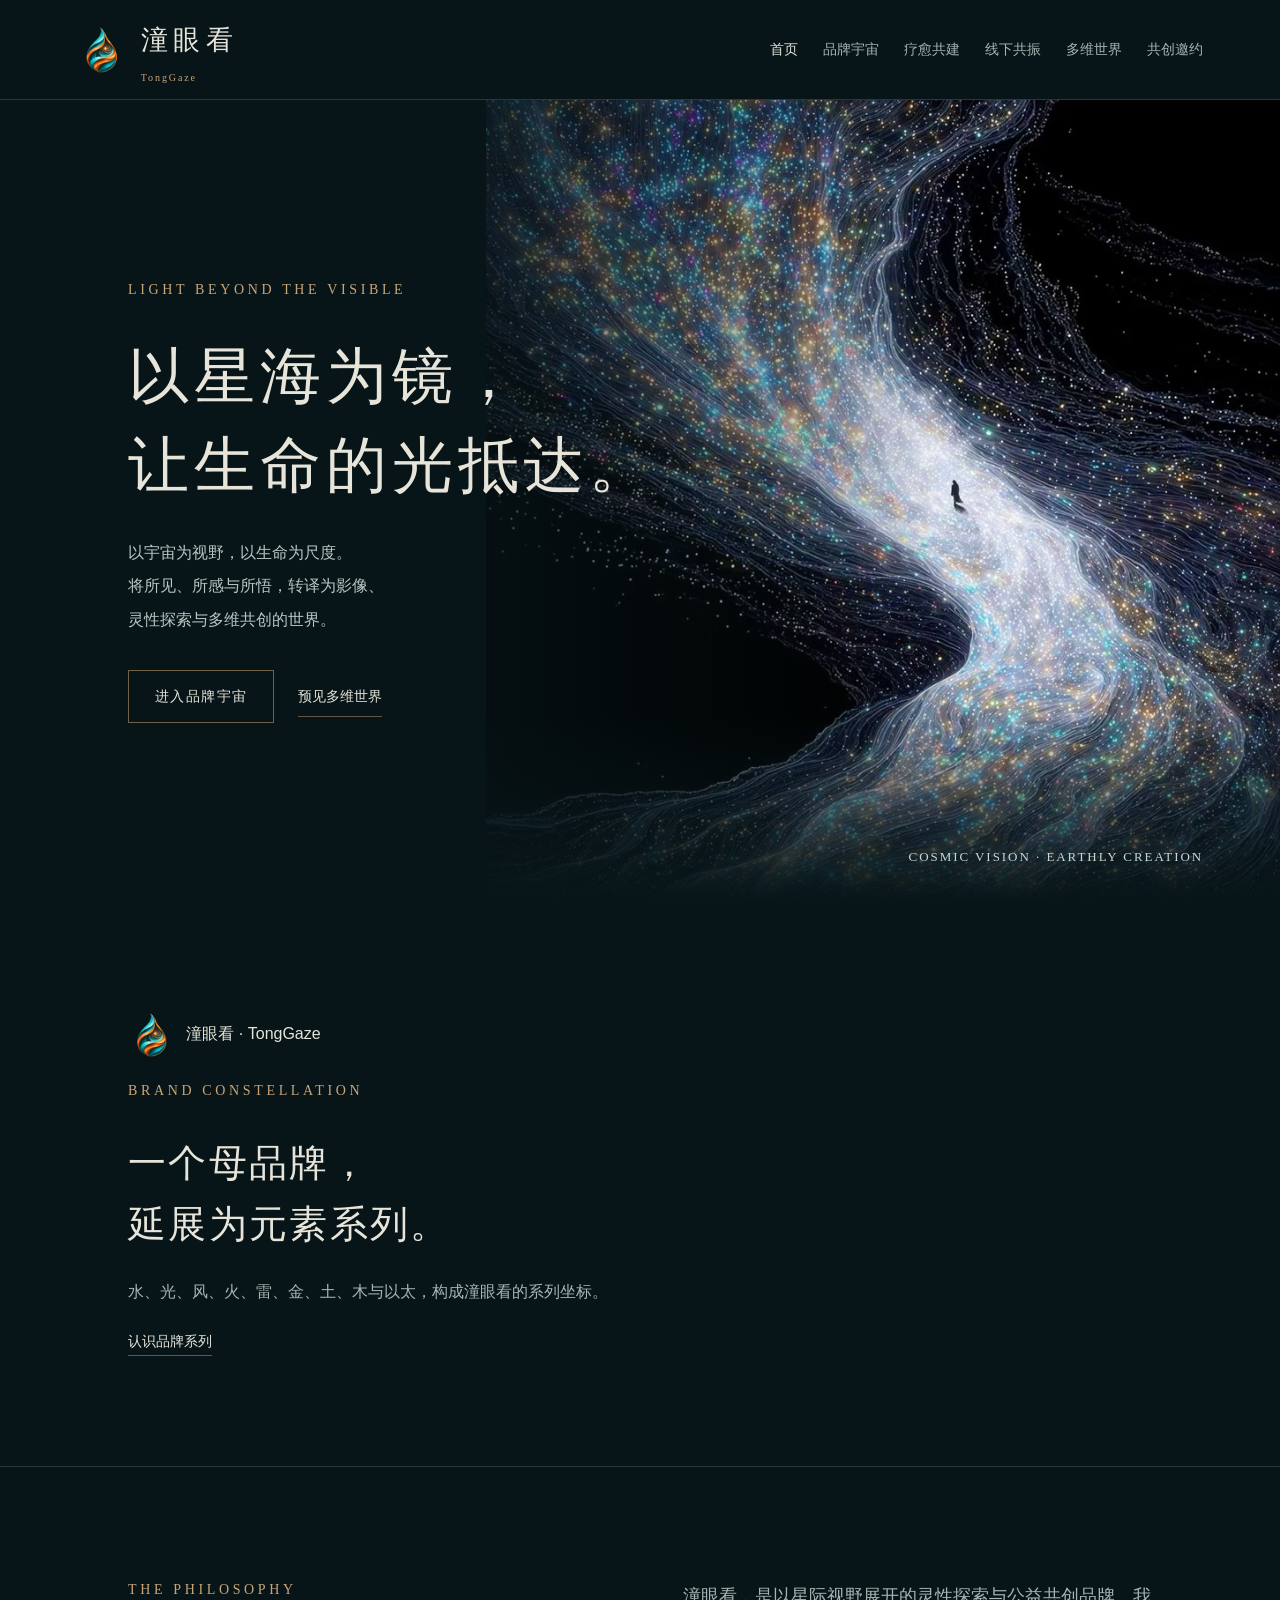
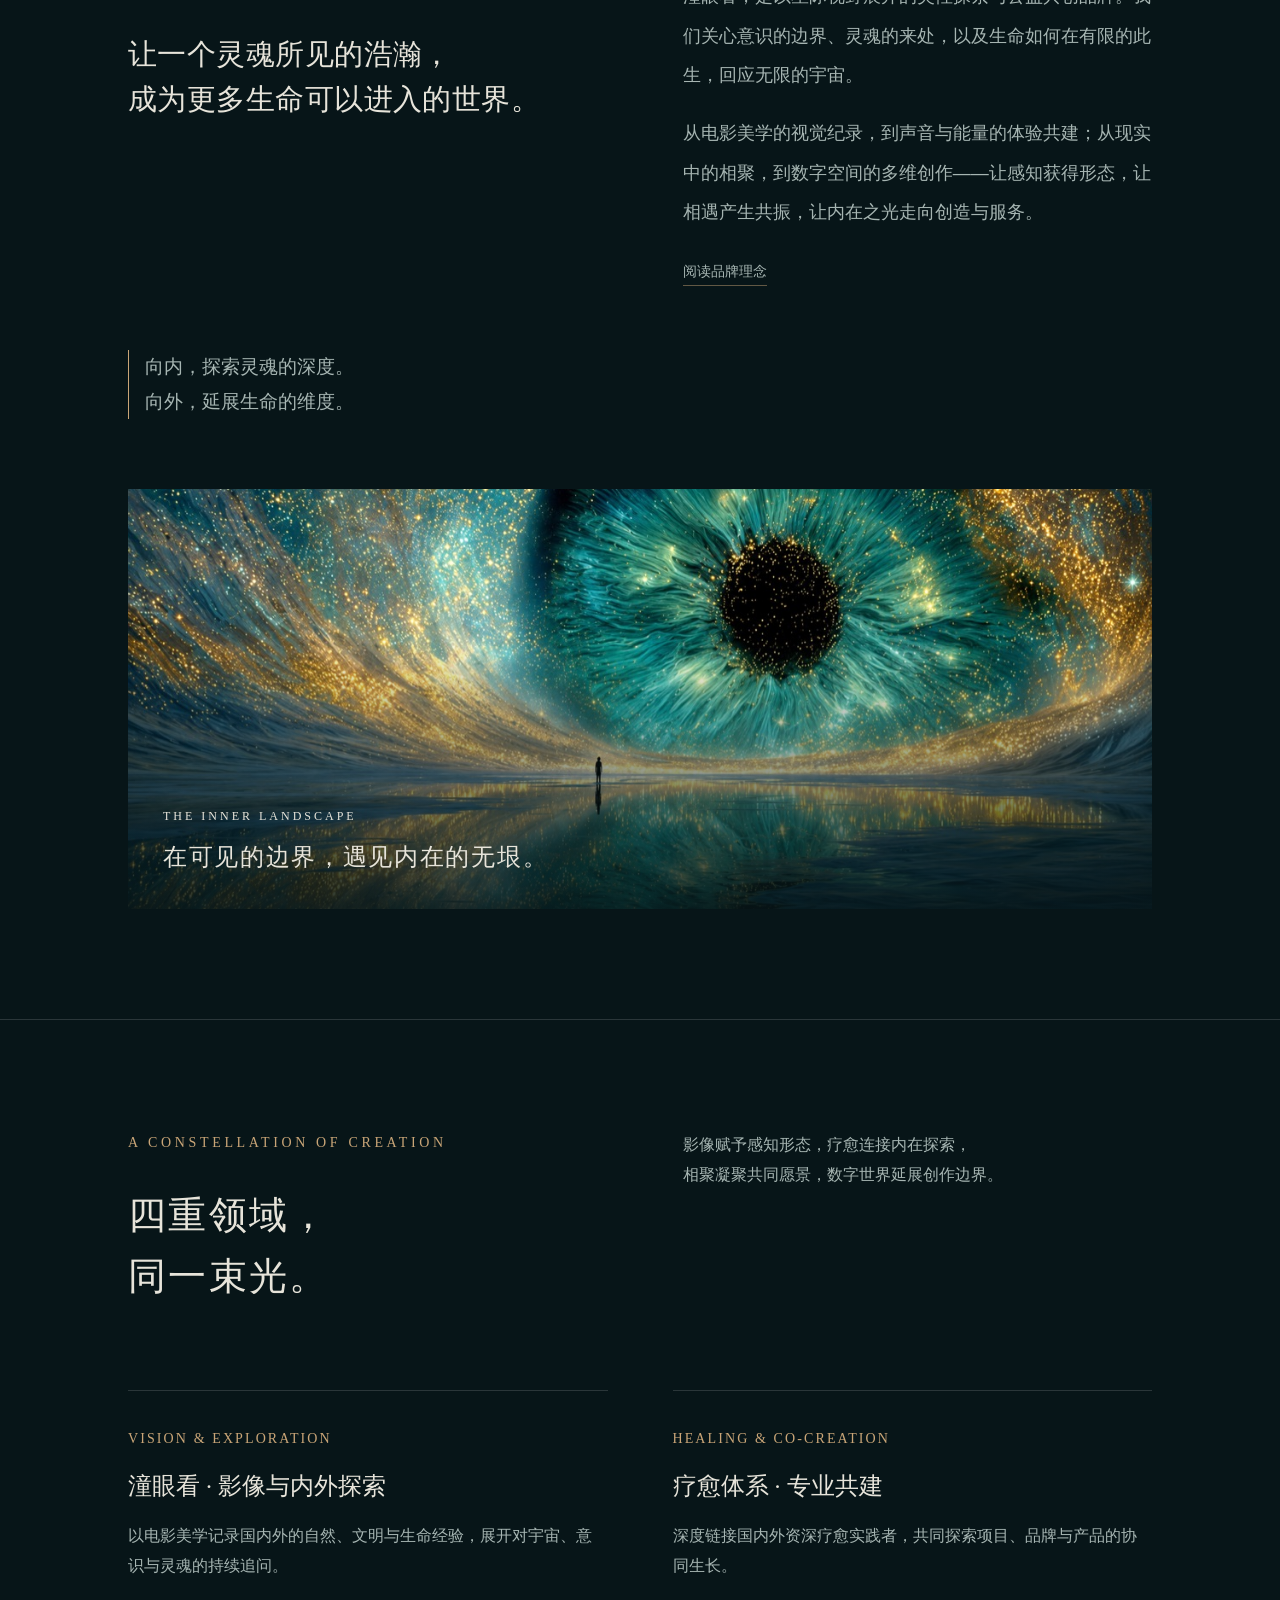
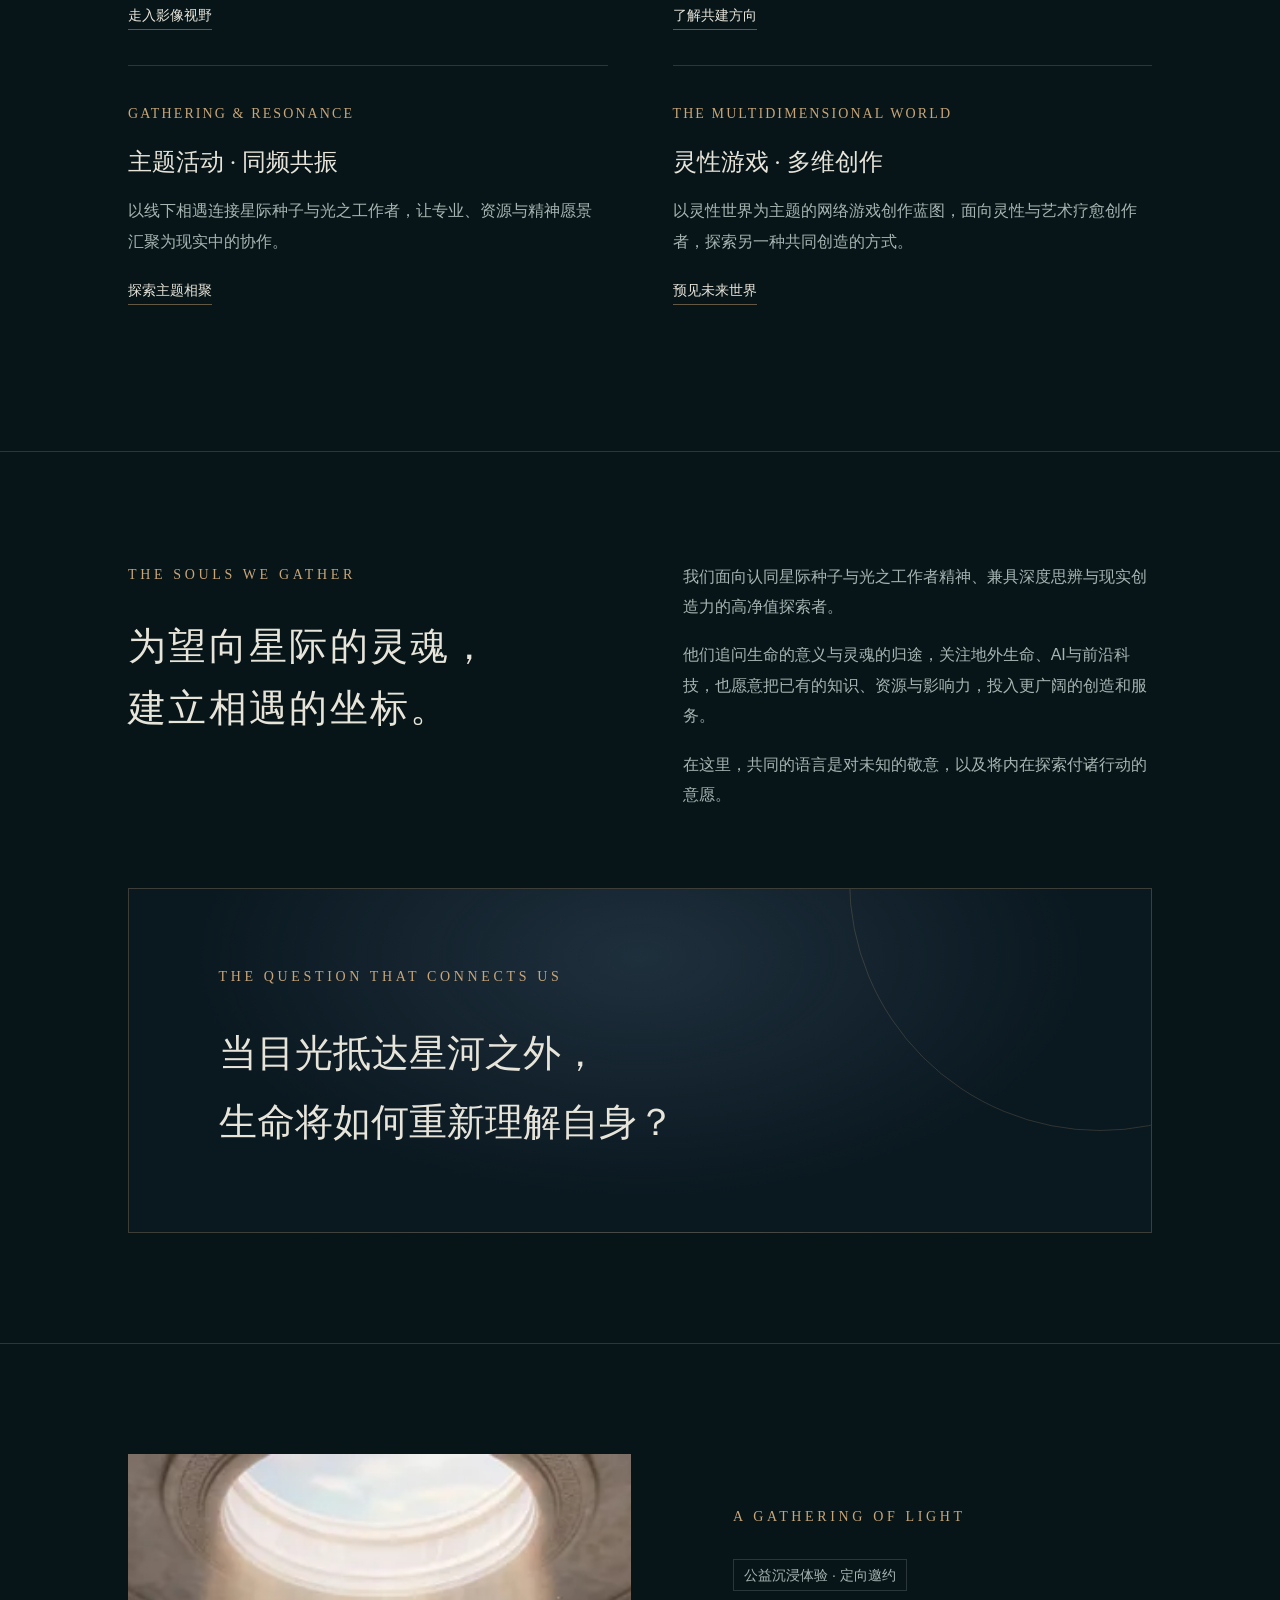
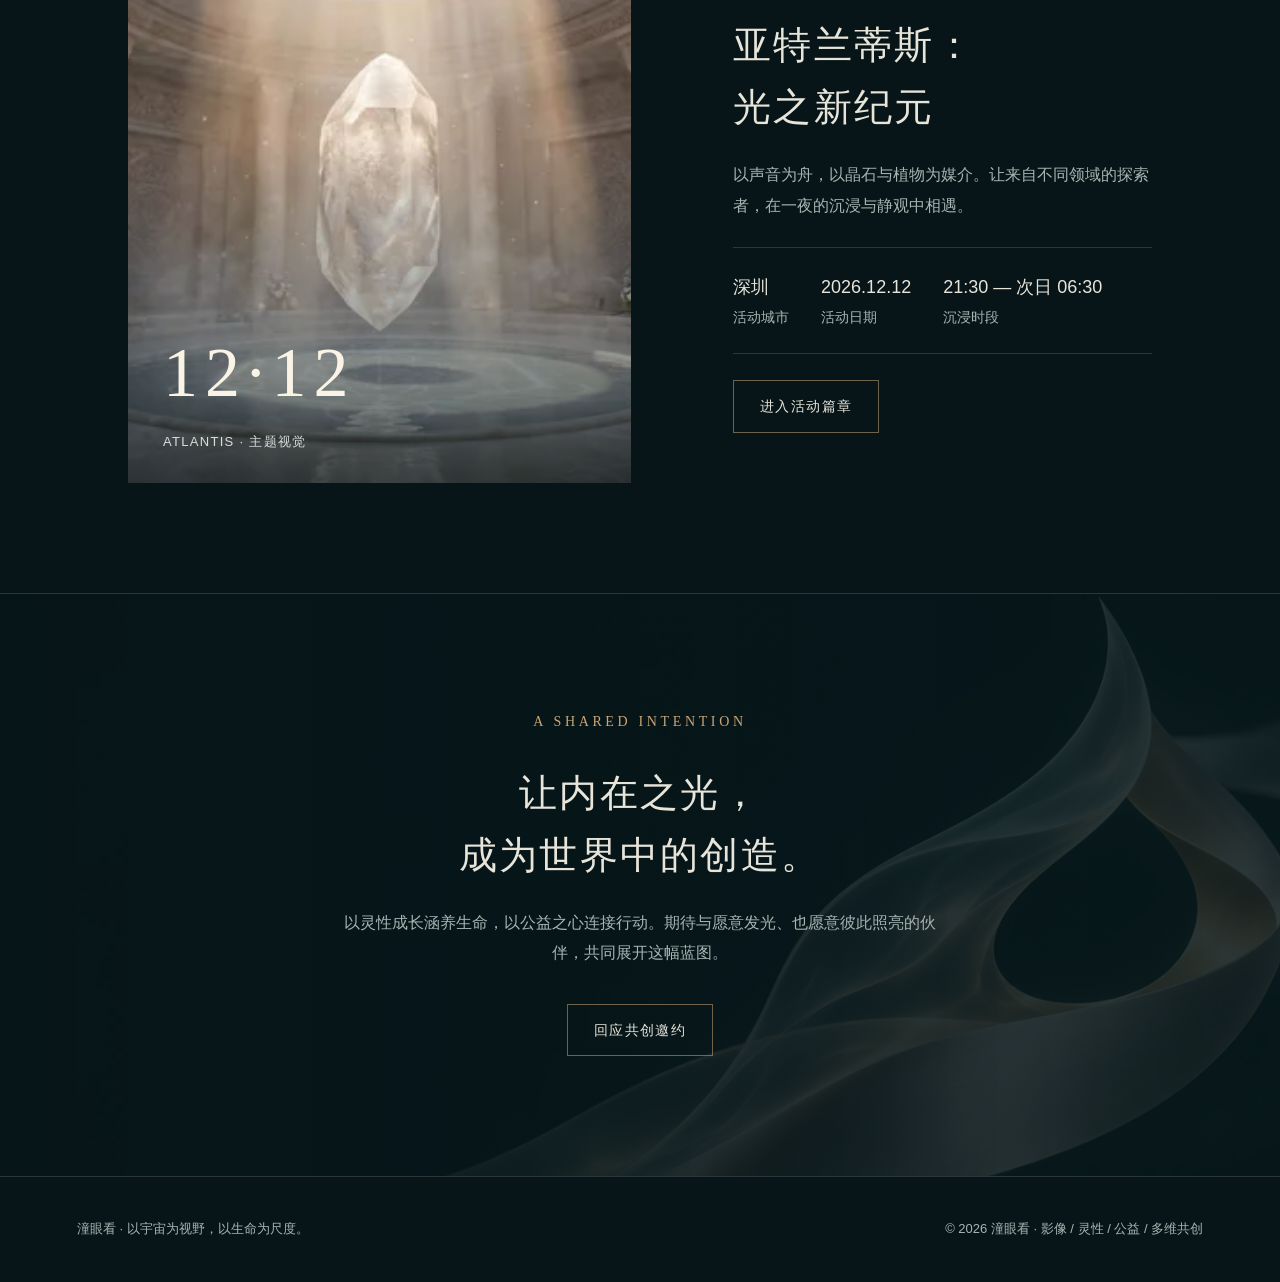
==== index.html @ caf6850a "Trial the starstream home cover and update brand universe, elements, and business contact. Previous " ====
<!DOCTYPE html>

<html lang="zh-CN"><head><meta charset="utf-8"/><meta content="width=device-width,initial-scale=1" name="viewport"/><meta content="#071518" name="theme-color"/><meta content="潼眼看，以宇宙为视野，以生命为尺度。连接电影美学、灵性成长、疗愈共建与多维创作。" name="description"/><title>以星海为镜，让生命的光抵达｜潼眼看</title><link href="style.css?v=20261122-tonggaze" rel="stylesheet"/><meta content="https://mengl6669-dotcom.github.io/tongyankan/assets/i-am.jpg" property="og:image"/><link href="assets/brand/tonggaze-icon-32.png" rel="icon" sizes="32x32" type="image/png"/><link href="assets/brand/tonggaze-icon-180.png" rel="apple-touch-icon" sizes="180x180"/><style>
#philosophy { scroll-margin-top: 6rem; }
.philosophy-heading { container-type: inline-size; min-width: 0; }
#philosophy h2 {
  font-size: min(2.125rem, 6.9cqi);
  line-height: 1.55;
  letter-spacing: .015em;
}
#philosophy .manifesto { padding: 0 0 0 1rem; }
#philosophy .quote {
  color: var(--muted);
  font-size: clamp(1rem, 1.45vw, 1.25rem);
  line-height: 1.85;
}
</style></head><body><header><a aria-label="潼眼看首页" class="logo" href="index.html"><img alt="" class="brand-mark" height="62" src="assets/brand/tonggaze-mark.png" width="54"/><span class="brand-wordmark">潼眼看<small>TongGaze</small></span></a><button aria-controls="nav" aria-expanded="false" class="menu">目录</button><nav aria-label="主导航" id="nav"><a aria-current="page" class="active" href="index.html">首页</a><a class="" href="about.html">品牌宇宙</a><a class="" href="healing.html">疗愈共建</a><a class="" href="experience.html">线下共振</a><a class="" href="world.html">多维世界</a><a class="" href="collaborate.html">共创邀约</a></nav></header><main>
<section class="hero has-photograph"><div class="hero-photograph"><img alt="一道彩色星流穿过夜空，人物伫立在光中" decoding="async" fetchpriority="high" width="900" height="1600" src="assets/starstream.jpg" style="object-position: center 50%"/></div><div class="hero-text"><div class="eyebrow">Light beyond the visible</div><h1>以星海为镜，<br/>让生命的光抵达。</h1><p>以宇宙为视野，以生命为尺度。<br/>将所见、所感与所悟，转译为影像、<br/>灵性探索与多维共创的世界。</p><div class="actions"><a class="button" href="about.html">进入品牌宇宙</a><a class="textlink" href="world.html">预见多维世界</a></div></div><div class="hero-caption">COSMIC VISION · EARTHLY CREATION</div></section>
<section class="section" id="brand-series" aria-labelledby="brand-series-title">
  <div style="display:flex;align-items:center;gap:.65rem;margin-bottom:1.25rem">
    <img src="assets/brand/tonggaze-emblem.png" alt="" width="48" height="48" loading="lazy"/>
    <span>潼眼看 · TongGaze</span>
  </div>
  <div class="eyebrow">Brand constellation</div>
  <h2 id="brand-series-title">一个母品牌，<br/>延展为元素系列。</h2>
  <p class="muted">水、光、风、火、雷、金、土、木与以太，构成潼眼看的系列坐标。</p>
  <a class="textlink" href="about.html#constellation">认识品牌系列</a>
</section>
<section class="section" id="philosophy"><div class="section-head"><div class="philosophy-heading"><div class="eyebrow">The philosophy</div><h2>让一个灵魂所见的浩瀚，<br/>成为更多生命<wbr/>可以进入的世界。</h2></div><div class="intro muted"><p>潼眼看，是以星际视野展开的灵性探索与公益共创品牌。我们关心意识的边界、灵魂的来处，以及生命如何在有限的此生，回应无限的宇宙。</p><p>从电影美学的视觉纪录，到声音与能量的体验共建；从现实中的相聚，到数字空间的多维创作——让感知获得形态，让相遇产生共振，让内在之光走向创造与服务。</p><a class="textlink" href="about.html">阅读品牌理念</a></div></div><div class="manifesto"><p class="quote">向内，探索灵魂的深度。<br/>向外，延展生命的维度。</p></div><figure class="landscape-window"><img alt="星辰汇聚成宇宙之眼，映照在静谧水面上" class="" decoding="async" height="900" loading="lazy" sizes="(max-width: 760px) 100vw, 55vw" src="assets/cosmic-eye.jpg" width="1600"/><figcaption><span>THE INNER LANDSCAPE</span>在可见的边界，遇见内在的无垠。</figcaption></figure></section>
<section class="section"><div class="section-head"><div><div class="eyebrow">A constellation of creation</div><h2>四重领域，<br/>同一束光。</h2></div><p class="muted">影像赋予感知形态，疗愈连接内在探索，<br/>相聚凝聚共同愿景，数字世界延展创作边界。</p></div><div class="orbit-grid"><article class="orbit-item"><div class="starword">VISION &amp; EXPLORATION</div><h3>潼眼看 · 影像与内外探索</h3><p>以电影美学记录国内外的自然、文明与生命经验，展开对宇宙、意识与灵魂的持续追问。</p><a class="textlink" href="about.html#vision">走入影像视野</a></article><article class="orbit-item"><div class="starword">HEALING &amp; CO-CREATION</div><h3>疗愈体系 · 专业共建</h3><p>深度链接国内外资深疗愈实践者，共同探索项目、品牌与产品的协同生长。</p><a class="textlink" href="healing.html">了解共建方向</a></article><article class="orbit-item"><div class="starword">GATHERING &amp; RESONANCE</div><h3>主题活动 · 同频共振</h3><p>以线下相遇连接星际种子与光之工作者，让专业、资源与精神愿景汇聚为现实中的协作。</p><a class="textlink" href="experience.html">探索主题相聚</a></article><article class="orbit-item"><div class="starword">THE MULTIDIMENSIONAL WORLD</div><h3>灵性游戏 · 多维创作</h3><p>以灵性世界为主题的网络游戏创作蓝图，面向灵性与艺术疗愈创作者，探索另一种共同创造的方式。</p><a class="textlink" href="world.html">预见未来世界</a></article></div></section>
<section class="section"><div class="section-head"><div><div class="eyebrow">The souls we gather</div><h2>为望向星际的灵魂，<br/>建立相遇的坐标。</h2></div><div class="muted"><p>我们面向认同星际种子与光之工作者精神、兼具深度思辨与现实创造力的高净值探索者。</p><p>他们追问生命的意义与灵魂的归途，关注地外生命、AI与前沿科技，也愿意把已有的知识、资源与影响力，投入更广阔的创造和服务。</p><p>在这里，共同的语言是对未知的敬意，以及将内在探索付诸行动的意愿。</p></div></div><div class="constellation"><div class="eyebrow">The question that connects us</div><p class="quote">当目光抵达星河之外，<br/>生命将如何重新理解自身？</p></div></section>
<section class="section event-panel"><div aria-label="亚特兰蒂斯光之门主题视觉" class="event-art photo-event" role="img"><img alt="亚特兰蒂斯主题视觉：穹顶下的水晶与光" decoding="async" height="768" loading="lazy" sizes="(max-width: 760px) 100vw, 50vw" src="assets/atlantis-sanctum.webp" srcset="assets/atlantis-sanctum-small.webp 640w, assets/atlantis-sanctum.webp 1376w" width="1376"/><span class="event-date">12·12</span><small class="art-note">ATLANTIS · 主题视觉</small></div><div><div class="eyebrow">A gathering of light</div><span class="tag">公益沉浸体验 · 定向邀约</span><h2>亚特兰蒂斯：<br/>光之新纪元</h2><p class="muted">以声音为舟，以晶石与植物为媒介。让来自不同领域的探索者，在一夜的沉浸与静观中相遇。</p><div class="facts"><div><strong>深圳</strong>活动城市</div><div><strong>2026.12.12</strong>活动日期</div><div><strong>21:30 — 次日 06:30</strong>沉浸时段</div></div><a class="button" href="experience.html">进入活动篇章</a></div></section>
<section class="closing brand-closing"><div class="eyebrow">A shared intention</div><h2>让内在之光，<br/>成为世界中的创造。</h2><p>以灵性成长涵养生命，以公益之心连接行动。期待与愿意发光、也愿意彼此照亮的伙伴，共同展开这幅蓝图。</p><a class="button" href="collaborate.html">回应共创邀约</a></section></main><footer><span>潼眼看 · 以宇宙为视野，以生命为尺度。</span><span>© 2026 潼眼看 · 影像 / 灵性 / 公益 / 多维共创</span></footer><script src="app.js"></script></body></html>
---- style.css ----
:root{--bg:#071518;--paper:#e7e4da;--muted:#a6b5b2;--gold:#c9a577;--line:#ffffff24}*{box-sizing:border-box}html{scroll-behavior:smooth}body{margin:0;background:var(--bg);color:var(--paper);font-family:'PingFang SC','Microsoft YaHei',sans-serif;font-size:16px;line-height:1.9}a{color:inherit;text-decoration:none}button{font:inherit}a:focus-visible,button:focus-visible,summary:focus-visible{outline:2px solid var(--gold);outline-offset:6px}header{height:100px;padding:0 6vw;display:flex;align-items:center;justify-content:space-between;border-bottom:1px solid var(--line);position:relative;z-index:5}.logo{font-family:'Songti SC','Noto Serif CJK SC',serif;font-size:27px;letter-spacing:.2em}.logo small{font:11px Georgia;letter-spacing:.26em;display:block;color:var(--gold);line-height:1.3}nav{display:flex;gap:36px}nav a{font-size:14px;color:var(--muted);transition:.3s}nav a:hover,nav a.active{color:var(--paper)}.menu{display:none;background:none;border:1px solid var(--line);color:var(--paper);padding:6px 14px}.hero{min-height:710px;height:calc(100svh - 100px);max-height:1000px;position:relative;overflow:hidden;display:flex;align-items:center}.hero canvas{position:absolute;inset:0;width:100%;height:100%;opacity:.85}.hero:after{content:'';position:absolute;inset:0;background:linear-gradient(90deg,#071518ee 0%,#071518aa 30%,transparent 65%);pointer-events:none}.hero-text{position:relative;z-index:1;margin-left:10vw;max-width:680px}.eyebrow{font-family:Georgia,serif;letter-spacing:.26em;text-transform:uppercase;color:var(--gold);font-size:13px;margin-bottom:28px}.hero h1{font:clamp(42px,5vw,76px)/1.45 'Songti SC','Noto Serif CJK SC',serif;letter-spacing:.08em;margin:0 0 26px;font-weight:400}.hero p{color:#b9c8c3;max-width:390px;line-height:2.1}.actions{display:flex;gap:24px;align-items:center;margin-top:34px;flex-wrap:wrap}.button{display:inline-block;border:1px solid #c9a57788;padding:12px 26px;background:transparent;color:var(--paper);font-size:14px;letter-spacing:.1em;cursor:pointer;transition:.3s}.button:hover{background:var(--gold);color:var(--bg)}.textlink{font-size:14px;border-bottom:1px solid #c9a57777;padding:6px 0}.hero-caption{position:absolute;right:6vw;bottom:35px;z-index:2;font:12px Georgia;color:#b1bdb4;letter-spacing:.15em}.section{padding:110px 10vw;border-bottom:1px solid var(--line)}.section-head{display:grid;grid-template-columns:1fr 1.1fr;gap:10vw;align-items:start;margin-bottom:60px}h2{font:clamp(30px,3vw,46px)/1.6 'Songti SC','Noto Serif CJK SC',serif;font-weight:400;margin:0 0 22px;letter-spacing:.06em}h3{font:24px/1.7 'Songti SC',serif;font-weight:400;margin:14px 0}p{margin:0 0 18px}.muted{color:var(--muted)}.intro{font-size:18px;line-height:2.2}.quote{font:clamp(24px,3vw,40px)/1.8 'Songti SC',serif;max-width:850px;margin:0}.small{font-size:13px;color:var(--muted)}.triptych{display:grid;grid-template-columns:repeat(3,1fr);gap:30px}.art{height:340px;overflow:hidden;position:relative;background:#10282a}.art:before,.art:after{content:'';position:absolute}.ocean{background:radial-gradient(ellipse at 50% 100%,#6f9e9b55,transparent 50%),linear-gradient(160deg,#142d36,#081b22 70%)}.ocean:before{width:140%;height:150%;left:-20%;top:12%;border-radius:50%;border:1px solid #9ec1b577;box-shadow:0 14px 0 #7aaba044,0 28px 0 #7aaba033,0 44px 0 #7aaba033,0 62px 0 #7aaba022;transform:rotate(-22deg)}.light{background:radial-gradient(ellipse at 50% 30%,#f3cf9f,transparent 2%,#a5a99b44 7%,transparent 42%),linear-gradient(140deg,#233330,#0b191a)}.light:before{inset:15% 30%;border:1px solid #dfcea477;border-radius:50% 50% 0 0;box-shadow:0 0 60px #d5c3a522,inset 0 0 50px #d5c3a522}.trace{background:radial-gradient(ellipse at 80% 80%,#597e5955,transparent 60%),#0a1d1b}.trace:before{width:250px;height:600px;border:1px solid #8eaa7c99;border-radius:50%;transform:rotate(35deg);top:-60px;left:30%;box-shadow:20px 0 0 #829c6b22,40px 0 0 #829c6b22,60px 0 0 #829c6b22}.art em{position:absolute;bottom:20px;left:22px;font:italic 17px Georgia;color:#dcd5c5;z-index:1}.card p{color:var(--muted);font-size:15px}.event-panel{display:grid;grid-template-columns:1.2fr 1fr;gap:8vw;align-items:center}.event-art{min-height:500px;background:radial-gradient(ellipse at 50% 45%,#85b8b533,transparent 50%),#102428;display:flex;align-items:center;justify-content:center;position:relative;overflow:hidden}.event-art:before{content:'';width:65%;height:74%;border-radius:50% 50% 0 0;border:1px solid #c9a57788;box-shadow:0 0 80px #70a5a322,inset 0 0 70px #70a5a322;position:absolute;bottom:-1px}.event-art:after{content:'';position:absolute;inset:55% -30% -70%;border:1px solid #91bab966;border-radius:50%;box-shadow:0 -18px 0 #91bab922,0 -36px 0 #91bab922}.event-art span{font:clamp(40px,5vw,80px) Georgia;letter-spacing:.15em;color:#dbcbb0;z-index:1}.tag{display:inline-block;border:1px solid var(--line);padding:2px 10px;font-size:12px;color:var(--muted);margin-bottom:24px}.facts{display:flex;gap:32px;padding:22px 0;margin:26px 0;border-top:1px solid var(--line);border-bottom:1px solid var(--line)}.facts div{font-size:14px;color:var(--muted)}.facts strong{font-size:18px;color:var(--paper);display:block;font-weight:400}.closing{text-align:center;background:radial-gradient(ellipse at 50% 120%,#31564c66,transparent 65%);padding:115px 8vw}.closing p{max-width:610px;margin:0 auto 30px;color:var(--muted)}footer{padding:40px 6vw;display:flex;justify-content:space-between;align-items:center;border-top:1px solid var(--line);font-size:13px;color:var(--muted)}.pagehero{padding:100px 10vw 65px;background:radial-gradient(ellipse at 95% 0%,#31524b55,transparent 55%)}.pagehero h1{font:clamp(40px,5vw,64px)/1.5 'Songti SC',serif;margin:0 0 25px;font-weight:400;letter-spacing:.08em}.pagehero p{max-width:720px;color:var(--muted)}.reading{max-width:800px}.split{display:grid;grid-template-columns:1fr 1fr;gap:8vw}.list-row{border-top:1px solid var(--line);padding:30px 0;display:grid;grid-template-columns:180px 1fr;gap:40px}.list-row h3{margin:0;font-size:23px}.list-row p{color:var(--muted);margin:0}.detail{border-top:1px solid var(--line);padding:22px 0}.detail summary{cursor:pointer;font-size:18px;color:var(--paper)}.detail p{color:var(--muted);padding-top:18px}.toast{min-height:28px;font-size:14px;color:var(--gold);margin-top:15px}::selection{background:#bfa172;color:#071518}@media(max-width:760px){header{height:85px;padding:0 7vw}.logo{font-size:23px}.menu{display:block}nav{display:none;position:absolute;top:85px;left:0;right:0;padding:25px 7vw;background:#071b1e;border-bottom:1px solid var(--line);gap:23px;flex-direction:column}nav.open{display:flex}.hero{height:calc(100svh - 85px);min-height:660px}.hero-text{margin:0 8vw}.hero h1{font-size:43px}.hero:after{background:linear-gradient(90deg,#071518dd,#07151855)}.hero-caption{right:8vw;bottom:20px}.section{padding:70px 8vw}.section-head,.event-panel,.split{grid-template-columns:1fr;gap:30px}.section-head{margin-bottom:35px}.triptych{grid-template-columns:1fr;gap:38px}.art{height:290px}.event-art{min-height:380px}.event-art span{font-size:68px}.list-row{grid-template-columns:1fr;gap:15px}.facts{gap:22px;flex-wrap:wrap}.closing{padding:75px 8vw}footer{align-items:flex-start;gap:20px;flex-direction:column}.pagehero{padding:75px 8vw 50px}}@media(prefers-reduced-motion:reduce){html{scroll-behavior:auto}}

.logo small{font-size:12px}.eyebrow{font-size:14px}.card p{font-size:16px}.tag{font-size:14px}.small{font-size:14px}.hero-caption{font-size:13px}.constellation{position:relative;padding:75px 7vw;border:1px solid #c9a57744;background:radial-gradient(ellipse at 50% 20%,#586f8b44,transparent 62%),#0a1820;overflow:hidden}.constellation:before{content:'';position:absolute;border:1px solid #c9a57733;border-radius:50%;width:500px;height:500px;right:-200px;top:-260px;pointer-events:none}.orbit-grid{display:grid;grid-template-columns:1fr 1fr;gap:0 65px}.orbit-item{border-top:1px solid var(--line);padding:35px 0}.orbit-item p{color:var(--muted)}.world-art{min-height:400px;background:radial-gradient(circle at 50% 50%,#b89c6933,transparent 26%),radial-gradient(ellipse at 60% 55%,#49638e55,transparent 70%),#0a1420;display:grid;place-items:center;position:relative;overflow:hidden}.world-art:before,.world-art:after{content:'';position:absolute;width:260px;height:330px;border:1px solid #b8b7d166;border-radius:50%;transform:rotate(45deg)}.world-art:after{transform:rotate(-45deg);width:330px;height:260px}.world-art span{font:36px/1.5 Georgia;color:#e0d1b7;letter-spacing:.15em;text-align:center;z-index:1}.manifesto{border-left:1px solid var(--gold);padding:5px 0 5px 30px}.audience-grid{display:grid;grid-template-columns:1fr 1fr;gap:40px}.audience-grid article{border-top:1px solid var(--line);padding-top:22px}.audience-grid p{color:var(--muted)}.fine{font-size:13px;color:#8ba3a4}.hero h1{font-size:clamp(40px,4.8vw,70px)}nav{gap:25px}.starword{font-family:Georgia,serif;letter-spacing:.15em;color:var(--gold);font-size:14px}.closing .button{margin:5px 8px}.reading p{color:var(--muted)}@media(max-width:760px){.orbit-grid,.audience-grid{grid-template-columns:1fr}.hero h1{font-size:42px}.constellation{padding:40px 7vw}.world-art span{font-size:29px}.manifesto{padding-left:20px}nav{gap:22px}}

/* Curated image direction: water, light, crystal, inner cosmos. */
.hero-photograph{position:absolute;inset:0 0 0 38%;overflow:hidden}.hero-photograph img{width:100%;height:100%;object-fit:cover;object-position:center 48%;display:block}.has-photograph:after{background:linear-gradient(90deg,#071518 7%,#071518ee 29%,#07151870 49%,transparent 74%),linear-gradient(0deg,#071518 0%,transparent 23%)}.has-photograph .hero-text{max-width:650px}.has-photograph .hero-caption{color:#c5d9d7}.visual-hero{position:relative;min-height:510px;padding-top:100px;padding-bottom:80px;overflow:hidden;background:#071518}.pagehero-art{position:absolute;inset:0 0 0 43%;pointer-events:none}.pagehero-art img{width:100%;height:100%;object-fit:cover;object-position:50% 42%;opacity:.78;display:block}.pagehero-art:after{content:'';position:absolute;inset:0;background:linear-gradient(90deg,#071518, #07151860 50%,#07151810),linear-gradient(0deg,#071518,transparent 30%)}.visual-hero>.eyebrow,.visual-hero>h1,.visual-hero>p,.visual-hero>.tag{position:relative;z-index:1}.visual-hero h1{max-width:800px}.visual-hero p{max-width:660px;color:#c0cfcc}.visual-hero .tag{background:#07151899}.landscape-window{margin:70px 0 0;position:relative;overflow:hidden;height:420px}.landscape-window img{width:100%;height:100%;object-fit:cover;object-position:50% 48%;display:block}.landscape-window:after{content:'';position:absolute;inset:0;background:linear-gradient(0deg,#071518dd,transparent 65%)}.landscape-window figcaption{position:absolute;left:35px;bottom:30px;z-index:1;font:24px/1.8 'Songti SC',serif;letter-spacing:.07em}.landscape-window figcaption span{display:block;font:12px/2 Georgia;letter-spacing:.25em;margin-bottom:8px}.photo-art img{width:100%;height:100%;object-fit:cover;display:block;transition:transform 1s ease}.photo-art:hover img{transform:scale(1.035)}.photo-art:before{display:none}.photo-art:after{inset:0;background:linear-gradient(0deg,#071518bb,transparent 60%)}.photo-event{aspect-ratio:4/5;min-height:500px;display:block;background:#101a22}.photo-event img{position:absolute;inset:0;width:100%;height:100%;object-fit:cover;display:block}.photo-event:before{display:none}.photo-event:after{inset:0;border:0;border-radius:0;box-shadow:none;background:linear-gradient(0deg,#071518b0,transparent 55%)}.photo-event .event-date{position:absolute;bottom:70px;left:35px;font:70px Georgia;color:#faf4e7;letter-spacing:.1em}.art-note{position:absolute;left:35px;bottom:28px;z-index:1;font-size:13px;color:#d7dedb;letter-spacing:.1em}.photo-panel{min-height:530px;isolation:isolate}.photo-panel img{position:absolute;inset:0;width:100%;height:100%;object-fit:cover;z-index:-2}.photo-panel:before{inset:0;width:auto;height:auto;transform:none;border:0;border-radius:0;background:linear-gradient(90deg,#071518b0,transparent,#07151860),linear-gradient(0deg,#071518b0,transparent);z-index:-1}.photo-panel:after{display:none}.photo-panel span{text-shadow:0 2px 25px #000;font-size:32px;line-height:1.7}.crystal-panel img{object-position:50% 55%}.cosmic-panel{min-height:600px}.cosmic-panel img{object-position:50% 42%;opacity:.65}.cosmic-panel span{font-size:clamp(24px,3vw,40px);letter-spacing:.2em}.cosmic-panel:before{background:linear-gradient(90deg,#071518cc,transparent 45%,#07151866),linear-gradient(0deg,#071518aa,transparent)}
@media(max-width:1050px) and (min-width:761px){header{padding:0 4vw}nav{gap:16px}.logo small{font-size:10px}.visual-hero h1{font-size:48px}.hero-text{margin-left:8vw}.hero h1{font-size:54px}}
@media(max-width:760px){.hero-photograph{inset:0}.hero-photograph img{object-position:58% 40%;opacity:.65}.has-photograph:after{background:linear-gradient(90deg,#071518cc,#07151866),linear-gradient(0deg,#071518,transparent 75%)}.hero-text{padding-top:30px}.hero-caption{font-size:10px}.visual-hero{min-height:540px;padding-top:85px;padding-bottom:65px;display:flex;flex-direction:column;justify-content:center}.pagehero-art{inset:0}.pagehero-art img{object-position:60% 40%;opacity:.5}.pagehero-art:after{background:linear-gradient(90deg,#071518bb,#07151855),linear-gradient(0deg,#071518,transparent 70%)}.visual-hero h1{font-size:36px;line-height:1.55}.visual-hero p{font-size:16px}.visual-hero .tag{align-self:flex-start}.landscape-window{height:380px;margin-top:45px}.landscape-window figcaption{left:22px;bottom:24px;font-size:20px;right:20px}.photo-panel{min-height:460px}.photo-panel span{font-size:26px}.cosmic-panel{min-height:520px}.photo-event{min-height:440px}.photo-event .event-date{font-size:60px;left:25px}.art-note{left:25px}.hero h1{font-size:38px}.hero p{font-size:16px}}
@media(prefers-reduced-motion:reduce){.photo-art img{transition:none}.photo-art:hover img{transform:none}}

/* Atlantis — a public-facing visual chapter. */
.atlantis-page{--event-gold:#d6bf9b;--event-ink:#071518}.atlantis-hero{position:relative;isolation:isolate;min-height:820px;min-height:max(760px,calc(100svh - 100px));display:flex;align-items:center;overflow:hidden}.atlantis-hero-art{position:absolute;inset:0;z-index:-2}.atlantis-hero-art img{width:100%;height:100%;object-fit:cover;object-position:64% 50%;display:block}.atlantis-hero-art:after{content:'';position:absolute;inset:0;background:linear-gradient(90deg,#071518f2 0%,#071518c9 26%,#07151850 55%,#07151810 100%),linear-gradient(0deg,#071518ee,transparent 35%)}.atlantis-hero-content{padding:65px 8vw 160px;max-width:1100px}.atlantis-hero h1{font:400 clamp(48px,5.6vw,80px)/1.35 'Songti SC','Noto Serif CJK SC',serif;letter-spacing:.08em;margin:12px 0 26px;color:#f4eee4}.atlantis-hero .eyebrow{color:#e2d3bc}.atlantis-hero .tag{border-color:#d6bf9b77;color:#e5d9c6;font-size:13px;background:#07151855;letter-spacing:.12em;margin-bottom:12px}.event-english{font:14px/1.8 Georgia,serif;letter-spacing:.25em;color:#d6bf9b;margin-bottom:30px}.event-deck{color:#d2ddd8;font-size:17px;line-height:2.1;margin-bottom:30px}.event-meta{position:absolute;bottom:0;left:8vw;right:8vw;padding:27px 0 30px;border-top:1px solid #e7e4da44;display:flex;align-items:end;gap:60px}.event-meta>div{display:flex;flex-direction:column}.event-meta span{font:11px Georgia;letter-spacing:.22em;color:#bdc6bf;margin-bottom:9px}.event-meta strong{font-size:16px;font-weight:400;letter-spacing:.03em}.event-meta .visual-credit{margin-left:auto;font:11px Georgia;letter-spacing:.16em;color:#b4bfb9;display:block}.chapter-nav{display:flex;justify-content:center;gap:50px;border-top:1px solid var(--line);border-bottom:1px solid var(--line);padding:23px 8vw;background:#071518f5;position:sticky;top:0;z-index:4;backdrop-filter:blur(15px)}.chapter-nav a{font-size:14px;letter-spacing:.08em;white-space:nowrap;color:#b9c8c2}.chapter-nav a:hover{color:var(--event-gold)}.atlantis-page [id]{scroll-margin-top:90px}.event-position .section-head{grid-template-columns:.75fr 1.25fr;gap:7vw;margin-bottom:0}.position-copy{font-size:18px;line-height:2.15;color:#c0ceca}.editorial-pair{display:grid;grid-template-columns:1fr 1fr;gap:7vw;align-items:center}.editorial-image{height:620px;position:relative;overflow:hidden}.editorial-image img{width:100%;height:100%;object-fit:cover;object-position:center;display:block}.editorial-image:after{content:'';position:absolute;inset:0;background:linear-gradient(0deg,#071518bb,transparent 45%)}.editorial-image>span{position:absolute;left:24px;bottom:25px;z-index:1;letter-spacing:.18em;font:12px Georgia;color:#e3d8c5}.editorial-copy h2{font-size:clamp(30px,2.7vw,42px)}.editorial-copy p{color:var(--muted);line-height:2}.event-vision{min-height:770px;position:relative;isolation:isolate;display:flex;justify-content:flex-end;align-items:center;padding:100px 10vw;overflow:hidden}.vision-photo{position:absolute;inset:0;z-index:-2}.vision-photo img{width:100%;height:100%;object-fit:cover;object-position:40% center;display:block}.vision-photo:after{content:'';position:absolute;inset:0;background:linear-gradient(90deg,#07151822,#071518ba 45%,#071518ef 78%),linear-gradient(0deg,#07151899,transparent 50%)}.vision-text{max-width:570px}.vision-text p{color:#c1cdc7;line-height:2}.vision-text h2{color:#f1e7d8}.atlantis-panorama{margin:0;position:relative;overflow:hidden}.atlantis-panorama img{width:100%;height:auto;aspect-ratio:16/9;object-fit:cover;display:block}.atlantis-panorama figcaption{padding:12px 0;color:#91a7a2;font-size:12px;letter-spacing:.12em}.symbol-grid{display:grid;grid-template-columns:repeat(3,1fr);gap:45px;padding:65px 0 45px;border-bottom:1px solid var(--line)}.symbol-grid .eyebrow{font-size:12px;margin-bottom:15px}.symbol-grid h3{font-size:23px}.symbol-grid p,.source-notes p{color:var(--muted);font-size:16px}.source-notes{display:grid;grid-template-columns:1fr 1fr;gap:65px;padding-top:35px}.source-notes h3{font-size:23px}.resonance-layout{display:grid;grid-template-columns:1fr 1fr;gap:6vw;align-items:stretch}.resonance-image{margin:0;min-height:680px;position:relative;overflow:hidden}.resonance-image img{width:100%;height:100%;object-fit:cover;display:block}.resonance-image:after{content:'';position:absolute;inset:0;background:linear-gradient(0deg,#071518bb,transparent 40%)}.resonance-image figcaption{position:absolute;bottom:25px;left:25px;right:25px;z-index:1;font:12px/1.8 Georgia;letter-spacing:.13em;color:#e1d7c5}.four-dimensions article{padding:25px 0 26px;border-top:1px solid var(--line)}.four-dimensions article:first-child{padding-top:12px}.four-dimensions article:last-child{padding-bottom:0}.four-dimensions h3{font-size:27px;margin:0 0 14px;color:#e2d3bd}.four-dimensions p{color:var(--muted);line-height:1.95;margin:0}.ensemble-intro{text-align:center;max-width:740px;margin:0 auto 55px}.ensemble-intro p{color:var(--muted);font-size:17px}.ensemble-art{margin:0;position:relative;overflow:hidden}.ensemble-art img{width:100%;aspect-ratio:16/8;height:auto;object-fit:cover;display:block}.ensemble-art figcaption{padding:15px 0 0;color:var(--muted);font-size:14px;letter-spacing:.05em}.invitation-section .section-head{margin-bottom:0;grid-template-columns:.8fr 1.2fr;gap:8vw}.faq-content{padding:20px 0 0}.faq-content p{padding-top:0}.faq-content strong{font-weight:400;color:#d8c9af}.email-intent{margin:4px 0 15px}.contact-email{display:block;width:fit-content;color:var(--gold);font-size:15px;border-bottom:1px solid #c9a57755;overflow-wrap:anywhere}.detail summary{display:flex;justify-content:space-between;align-items:center;gap:20px;list-style:none;font-size:19px}.detail summary::-webkit-details-marker{display:none}.detail summary:after{content:'＋';font-size:22px;font-weight:300;color:var(--gold)}.detail[open] summary:after{content:'−'}.atlantis-closing{min-height:570px;isolation:isolate;position:relative;display:grid;align-items:center;text-align:center;padding:100px 8vw;overflow:hidden}.closing-photo{position:absolute;inset:0;z-index:-2}.closing-photo img{width:100%;height:100%;object-fit:cover;object-position:50% 50%;display:block}.closing-photo:after{content:'';position:absolute;inset:0;background:linear-gradient(0deg,#071518c9,#07151888),linear-gradient(90deg,#071518aa,transparent)}.closing-content{position:relative;max-width:900px;margin:auto}.closing-content h2{color:#f1e9dc}.closing-content p{color:#c4d1ca;letter-spacing:.06em;margin-bottom:35px}.closing-content .button{margin-right:25px}.atlantis-page .button{border-color:#d6bf9b99}.atlantis-page .button:hover{background:#d6bf9b}.atlantis-page .section{padding-top:110px;padding-bottom:110px}
@media(max-width:1100px) and (min-width:761px){.event-meta{gap:28px}.event-meta .visual-credit{display:none}.editorial-pair{gap:5vw}.editorial-image{height:620px}.editorial-copy h2{font-size:30px}.symbol-grid{gap:25px}.symbol-grid h3{font-size:20px}.resonance-layout{gap:4vw}.event-vision{padding-left:7vw;padding-right:7vw}.vision-text{max-width:500px}.four-dimensions h3{font-size:24px}}
@media(max-width:760px){.atlantis-hero{min-height:850px;align-items:flex-start}.atlantis-hero-art img{object-position:60% 50%}.atlantis-hero-art:after{background:linear-gradient(90deg,#071518d9,#07151866),linear-gradient(0deg,#071518,transparent 70%)}.atlantis-hero-content{padding:90px 8vw 225px}.atlantis-hero h1{font-size:clamp(37px,9.5vw,56px);margin-top:15px;letter-spacing:.05em}.atlantis-hero .eyebrow{font-size:12px;letter-spacing:.2em}.atlantis-hero .tag{font-size:12px}.event-english{font-size:11px;letter-spacing:.16em;margin-bottom:24px}.event-deck{font-size:16px;line-height:2}.desktop-break{display:none}.event-meta{display:grid;grid-template-columns:1.15fr 1fr;gap:24px 10px;padding:25px 0}.event-meta span{font-size:10px}.event-meta strong{font-size:13px;white-space:nowrap}.event-meta .visual-credit{font-size:10px;margin-left:0;align-self:end;line-height:1.8}.chapter-nav{display:flex;position:sticky;top:0;left:auto;right:auto;flex-direction:row;justify-content:flex-start;gap:26px;padding:18px 8vw;overflow-x:auto;border-bottom:1px solid var(--line);scrollbar-width:none;background:#071518f5}.chapter-nav a{font-size:13px}.atlantis-page .section{padding:70px 8vw}.event-position .section-head,.editorial-pair,.source-notes,.resonance-layout,.invitation-section .section-head{grid-template-columns:1fr;gap:30px}.position-copy{font-size:17px}.editorial-image{height:400px}.editorial-copy h2{font-size:31px}.event-vision{padding:85px 8vw;min-height:850px;align-items:center}.vision-photo img{object-position:35% center}.vision-photo:after{background:linear-gradient(90deg,#071518c9,#071518ba),linear-gradient(0deg,#071518aa,transparent 70%)}.vision-text h2{font-size:31px}.vision-text p{font-size:16px}.atlantis-source h2{font-size:29px}.atlantis-panorama img{aspect-ratio:4/3;object-position:center}.symbol-grid{grid-template-columns:1fr;gap:27px;padding:40px 0 35px}.symbol-grid h3{font-size:23px}.symbol-grid .eyebrow{margin-bottom:8px}.symbol-grid p{margin-bottom:0}.source-notes{gap:20px;padding-top:25px}.source-notes h3{font-size:23px}.resonance-image{min-height:0;height:380px}.four-dimensions article{padding:25px 0}.four-dimensions article:first-child{padding-top:25px}.four-dimensions h3{font-size:26px}.ensemble-intro{text-align:left;margin-bottom:35px}.ensemble-intro p{font-size:16px}.ensemble-art img{aspect-ratio:4/3}.ensemble-art figcaption{font-size:13px}.invitation-section .section-head{gap:20px}.detail summary{font-size:18px}.contact-email{font-size:14px}.atlantis-closing{min-height:570px;padding:85px 8vw}.closing-photo img{object-position:35% center}.closing-content h2{font-size:29px}.closing-content p{font-size:14px}.closing-content .button{display:table;margin:0 auto 25px}.closing-content .textlink{font-size:14px}}
@media(prefers-reduced-motion:reduce){.chapter-nav{scroll-behavior:auto}}

/* Approved A identity: platinum, champagne and waterlight. */
header .logo{display:flex;align-items:center;gap:14px;flex-shrink:0}header .brand-mark{width:50px;height:65px;object-fit:contain;display:block}header .brand-wordmark{display:block}header .logo small{font-size:10px;letter-spacing:.19em;margin-top:5px}.brand-closing{background:linear-gradient(90deg,#071518f2,#071518d9),url('assets/brand/waterlight-background.webp') center/cover no-repeat}.brand-guide-hero{display:grid;grid-template-columns:.8fr 1.2fr;gap:7vw;align-items:center;min-height:690px;padding:90px 10vw;background:radial-gradient(ellipse at 20% 40%,#4e686022,transparent 55%)}.brand-guide-symbol{display:flex;justify-content:center;align-items:center}.brand-guide-symbol img{width:100%;max-width:360px;height:auto;display:block}.brand-guide h1{font:400 clamp(40px,4.3vw,65px)/1.5 'Songti SC','Noto Serif CJK SC',serif;letter-spacing:.06em;margin:0 0 25px}.brand-guide-hero p{color:var(--muted);font-size:18px;line-height:2;margin-bottom:32px}.brand-asset-grid{display:grid;grid-template-columns:repeat(3,1fr);gap:35px}.brand-asset-preview{height:330px;background:#0a2024;border:1px solid var(--line);display:flex;align-items:center;justify-content:center;padding:35px}.brand-asset-preview img{width:100%;height:100%;object-fit:contain;display:block}.avatar-preview img{border-radius:50%;aspect-ratio:1;width:230px;height:230px;max-width:100%}.brand-asset-grid p{color:var(--muted);font-size:16px}.brand-asset-grid h3{font-size:24px}.brand-wide-art{display:block;width:100%;height:auto;margin-top:40px;border:1px solid var(--line)}.brand-download-row{display:flex;justify-content:space-between;gap:50px;align-items:start;margin-top:25px}.brand-download-row p{max-width:670px}.brand-download-row a{white-space:nowrap}.brand-palette{display:grid;grid-template-columns:repeat(4,1fr);gap:30px;margin-top:45px}.brand-palette span{display:block;width:100%;height:130px;border:1px solid var(--line)}.brand-palette h3{font-size:22px;margin-bottom:5px}.brand-palette p{font:13px Georgia;color:var(--muted);letter-spacing:.1em}
@media(max-width:1100px) and (min-width:761px){header .brand-mark{width:40px;height:57px}header .logo{gap:10px;font-size:25px}header .logo small{font-size:9px}.brand-asset-preview{height:280px;padding:25px}.avatar-preview img{width:190px;height:190px}}
@media(max-width:760px){header .brand-mark{width:38px;height:53px}header .logo{gap:10px;font-size:23px}header .logo small{font-size:9px;letter-spacing:.14em;margin-top:4px}.brand-guide-hero{grid-template-columns:1fr;gap:40px;padding:70px 8vw;min-height:0}.brand-guide-symbol img{max-width:220px}.brand-guide h1{font-size:37px}.brand-guide-hero p{font-size:16px}.brand-asset-grid{grid-template-columns:1fr;gap:45px}.brand-asset-preview{height:350px}.brand-download-row{flex-direction:column;gap:5px}.brand-palette{grid-template-columns:1fr 1fr;gap:25px}.brand-palette span{height:100px}.brand-palette h3{font-size:21px}.avatar-preview img{width:250px;height:250px}}

.brand-series-grid {
  display: grid;
  grid-template-columns: repeat(3, minmax(0, 1fr));
  column-gap: clamp(24px, 4vw, 68px);
}
.brand-series-card {
  display: flex;
  align-items: baseline;
  flex-wrap: wrap;
  gap: 4px 1.1rem;
  padding: clamp(16px, 2vw, 28px) 0;
  border-top: 1px solid var(--line);
}
.brand-series-card h3 {
  margin: 0;
  color: var(--paper);
  font: normal clamp(30px, 3vw, 46px)/1.25 'Songti SC', 'Noto Serif CJK SC', serif;
}
.brand-series-card span {
  color: var(--gold);
  font: italic clamp(16px, 1.4vw, 21px)/1.4 Georgia, serif;
}
#vision .triptych .photo-art {
  height: auto;
  aspect-ratio: 0.85;
}
#vision .triptych .photo-art img {
  position: absolute;
  inset: 0;
}
#vision img[src$="inner-cosmos-portrait.jpg"] { object-position: center 56%; }
@media (max-width: 840px) {
  .brand-series-grid { grid-template-columns: repeat(2, minmax(0, 1fr)); }
}
@media (max-width: 540px) {
  .brand-series-grid { grid-template-columns: 1fr; }
  .brand-series-card { justify-content: space-between; }
}
.master-brand-lockup{display:grid;grid-template-columns:minmax(180px,260px) 1fr;gap:clamp(28px,6vw,80px);align-items:center;max-width:1080px;margin:72px auto;padding:0 6vw}.master-brand-lockup img{width:100%;height:auto;display:block;border:1px solid var(--line)}.master-brand-name{font:clamp(28px,3vw,42px)/1.4 'Songti SC','Noto Serif CJK SC',serif;letter-spacing:.1em;margin:0 0 18px;color:var(--paper)}.master-brand-hero .master-logo-image{max-width:420px;border:1px solid var(--line)}@media(max-width:760px){.master-brand-lockup{grid-template-columns:1fr;max-width:420px;text-align:center}.master-brand-lockup img{max-width:240px;margin:0 auto}.master-brand-hero{grid-template-columns:1fr;min-height:auto;padding:60px 8vw}.master-brand-hero .master-logo-image{max-width:320px}}
.horizon-hero .pagehero-art {
  overflow: hidden;
  background: linear-gradient(90deg, var(--bg), #030709 55%);
}
.horizon-hero .pagehero-art img {
  position: absolute;
  inset: -22% 0;
  height: 144%;
  object-fit: contain;
  object-position: center;
  mask-image: linear-gradient(90deg, transparent, black 20%, black 82%, transparent);
}
.brand-series-card { flex-wrap: nowrap; }
@media (max-width: 760px) {
  .horizon-hero { padding-bottom: min(68vw, 340px); }
  .horizon-hero .pagehero-art { inset: auto 0 0; height: min(68vw, 340px); }
  .horizon-hero .pagehero-art img { opacity: .88; }
  .horizon-hero .pagehero-art:after {
    background: linear-gradient(var(--bg), transparent 20%, transparent 85%, var(--bg));
  }
}
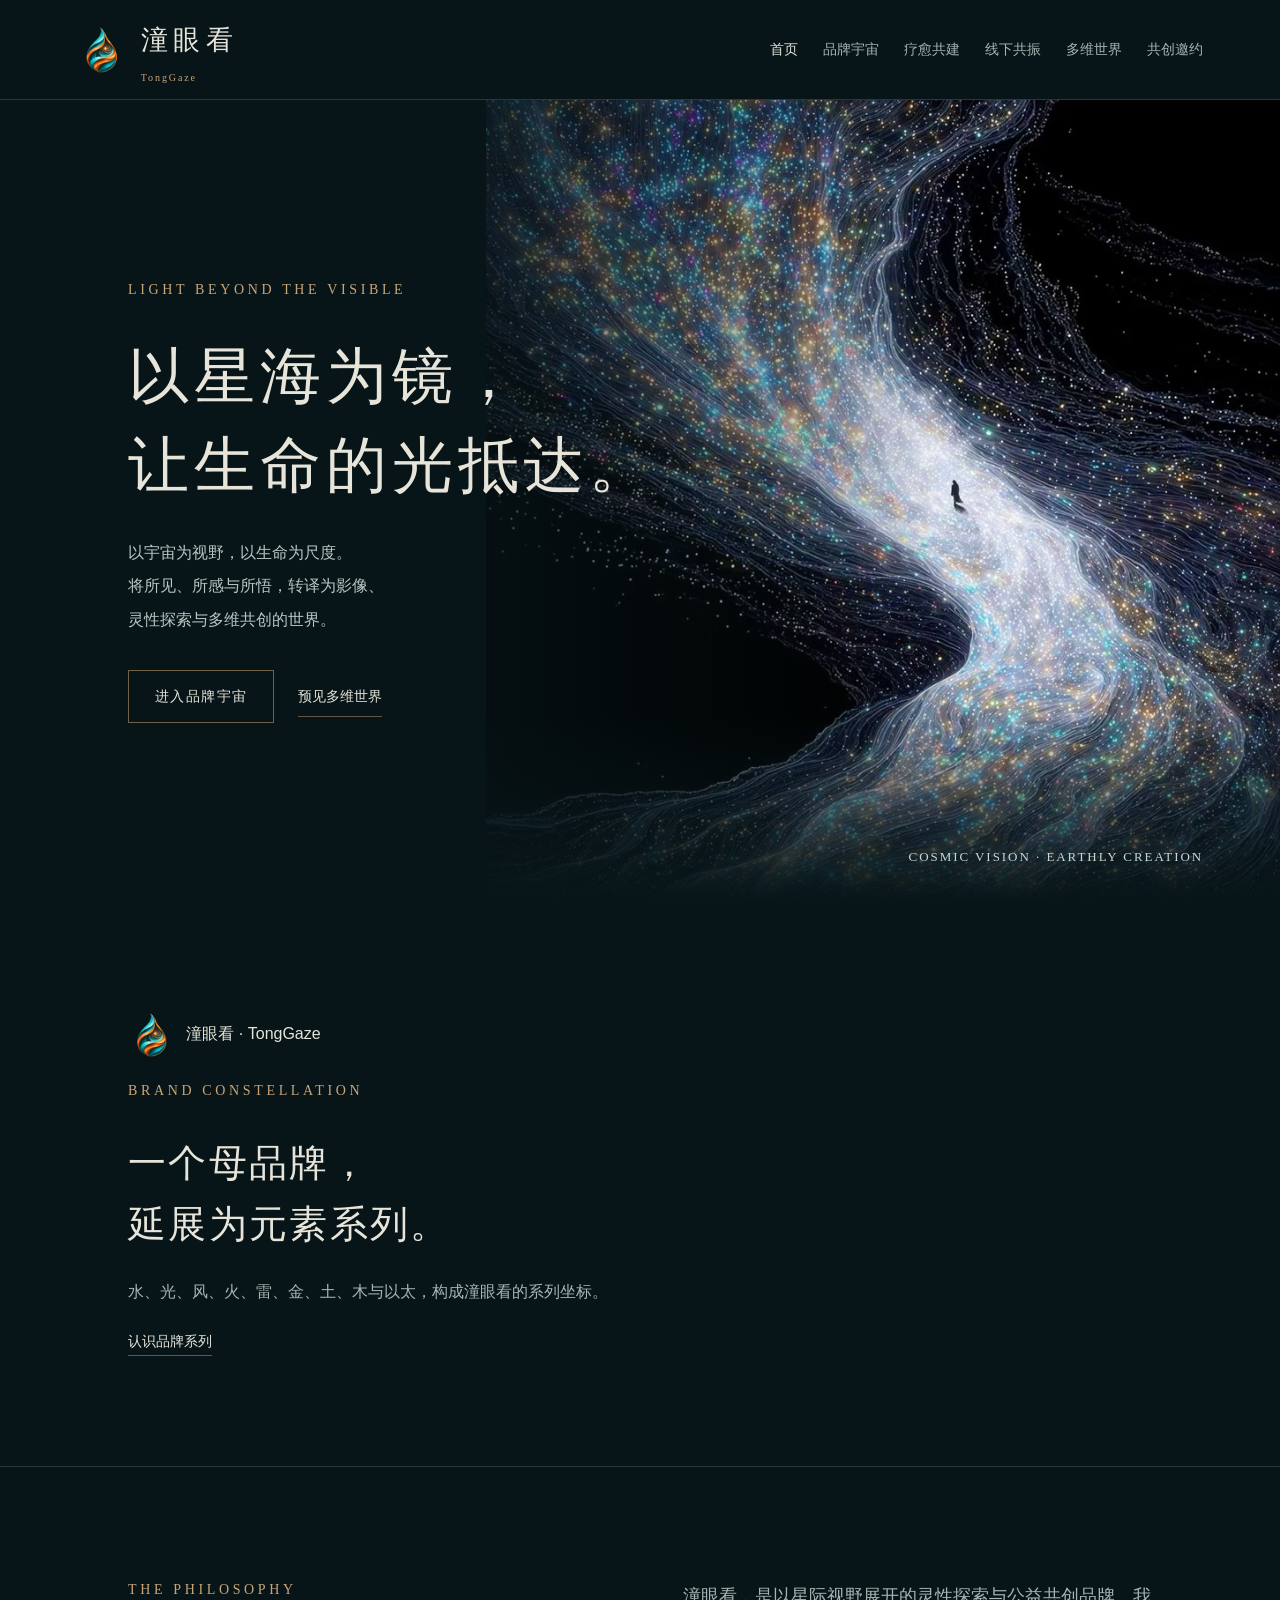
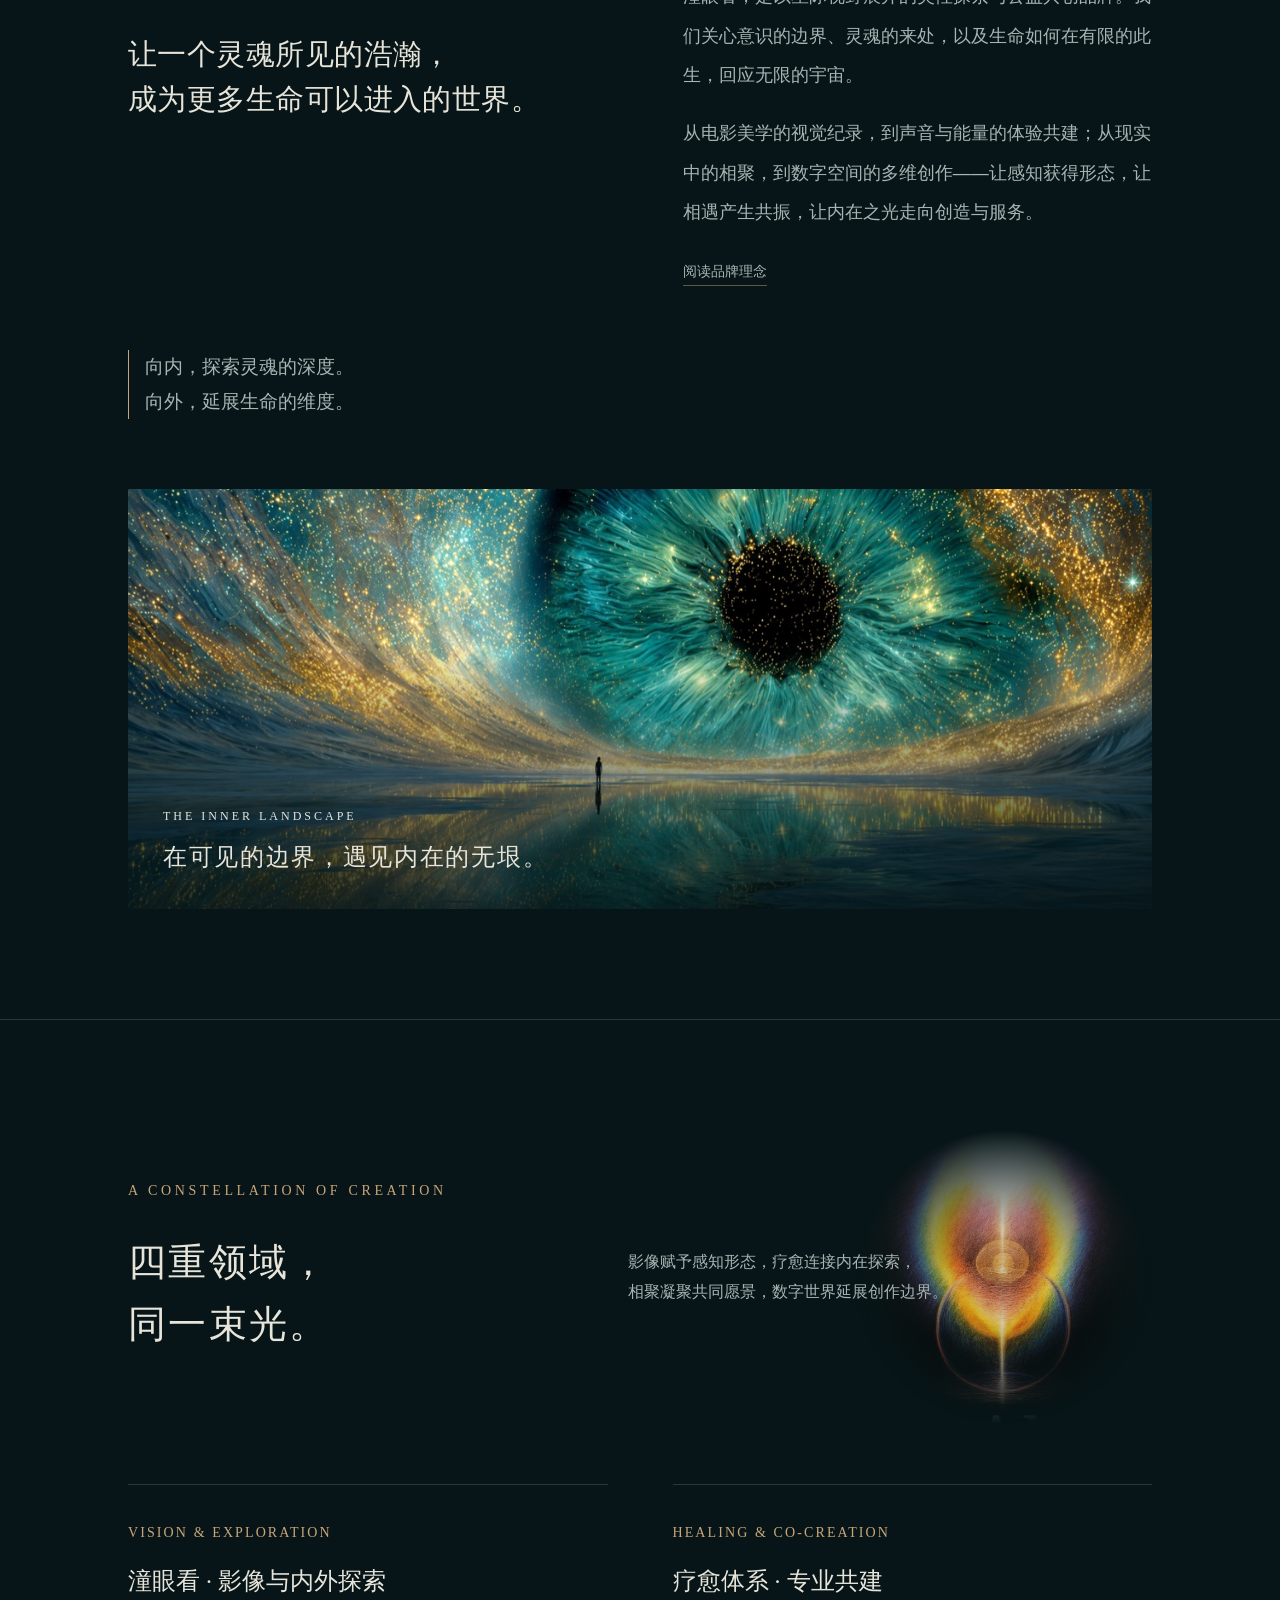
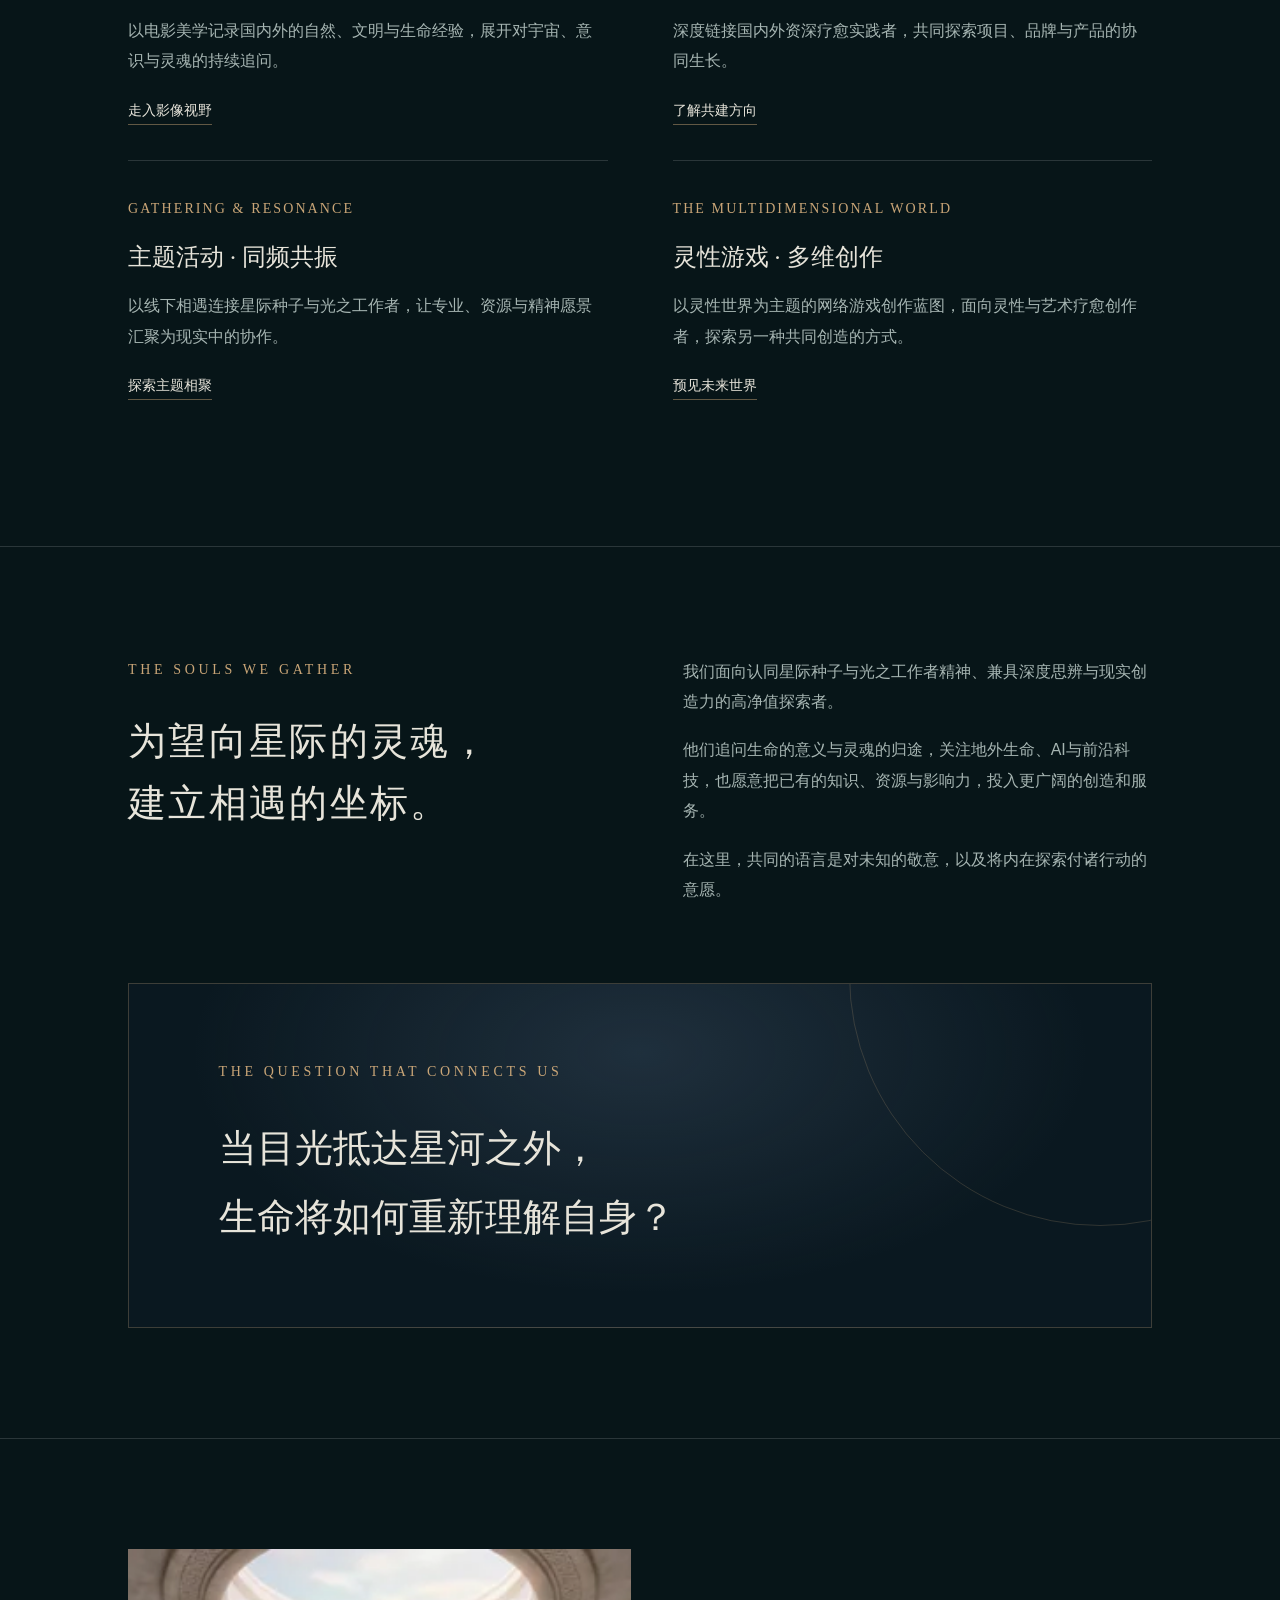
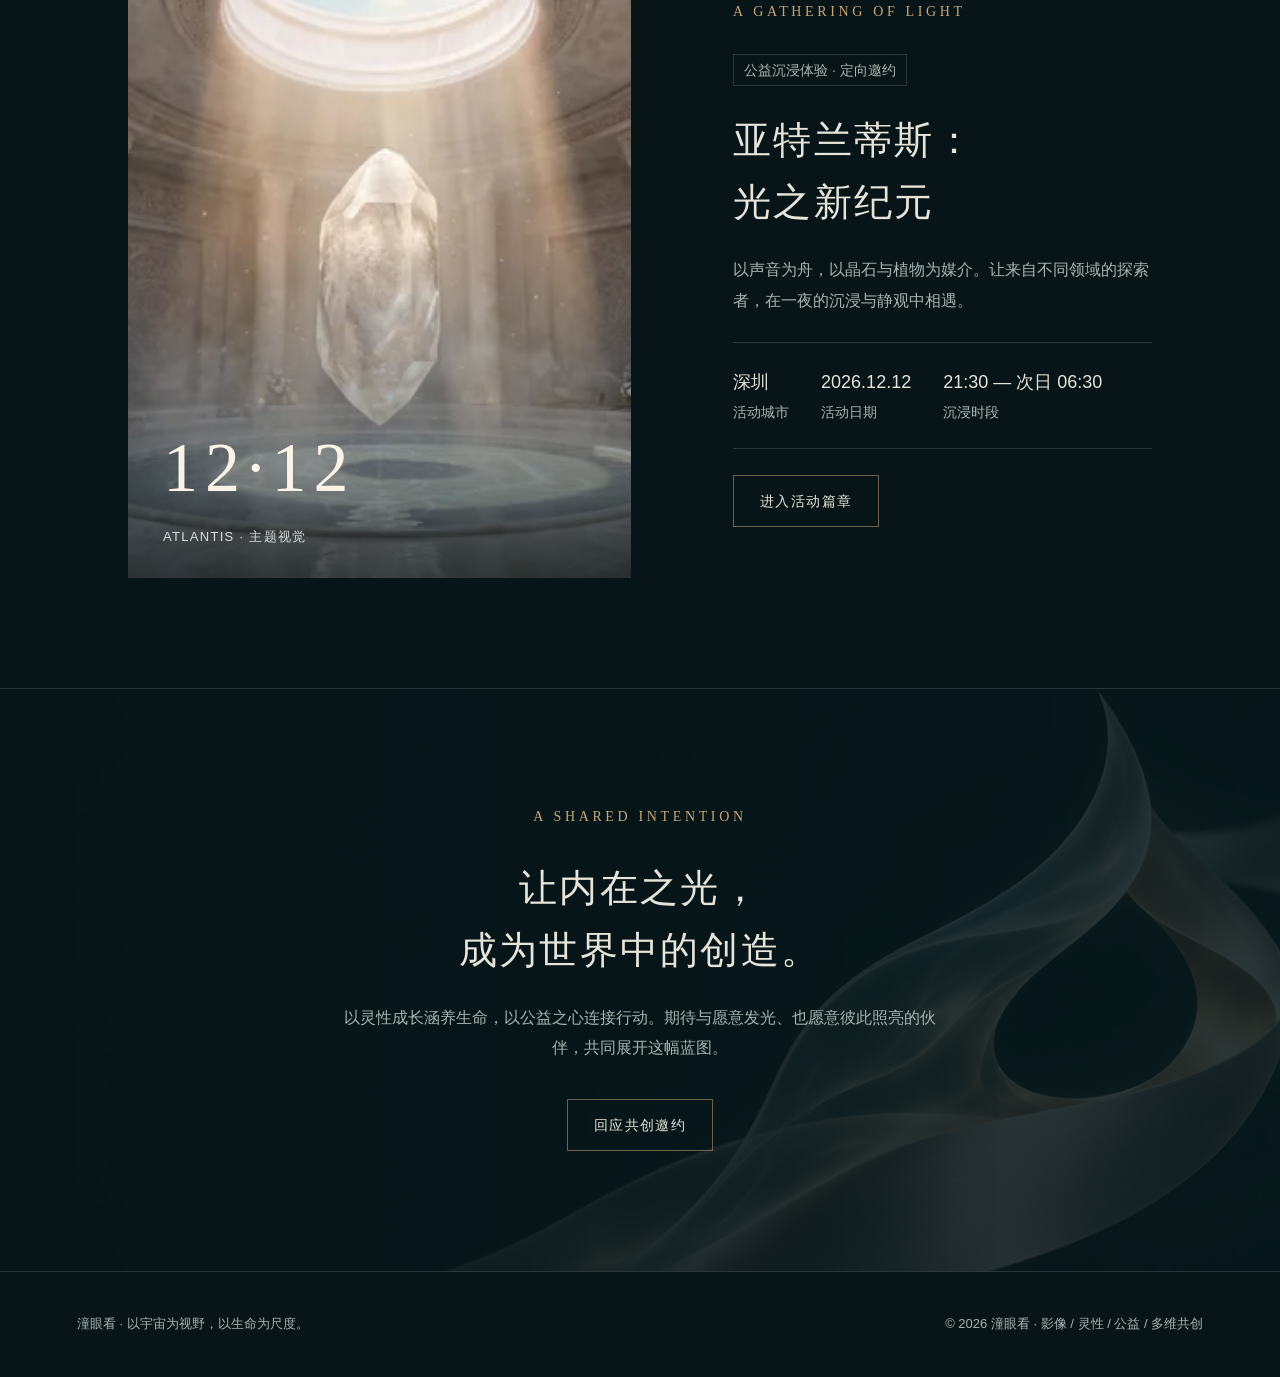
==== commit e9b100f1: "Place the original I AM artwork beside the four creative fields introduction" ====
--- a/index.html
+++ b/index.html
@@ -1,6 +1,6 @@
 <!DOCTYPE html>
 
-<html lang="zh-CN"><head><meta charset="utf-8"/><meta content="width=device-width,initial-scale=1" name="viewport"/><meta content="#071518" name="theme-color"/><meta content="潼眼看，以宇宙为视野，以生命为尺度。连接电影美学、灵性成长、疗愈共建与多维创作。" name="description"/><title>以星海为镜，让生命的光抵达｜潼眼看</title><link href="style.css?v=20261122-tonggaze" rel="stylesheet"/><meta content="https://mengl6669-dotcom.github.io/tongyankan/assets/i-am.jpg" property="og:image"/><link href="assets/brand/tonggaze-icon-32.png" rel="icon" sizes="32x32" type="image/png"/><link href="assets/brand/tonggaze-icon-180.png" rel="apple-touch-icon" sizes="180x180"/><style>
+<html lang="zh-CN"><head><meta charset="utf-8"/><meta content="width=device-width,initial-scale=1" name="viewport"/><meta content="#071518" name="theme-color"/><meta content="潼眼看，以宇宙为视野，以生命为尺度。连接电影美学、灵性成长、疗愈共建与多维创作。" name="description"/><title>以星海为镜，让生命的光抵达｜潼眼看</title><link href="style.css?v=creation-light" rel="stylesheet"/><meta content="https://mengl6669-dotcom.github.io/tongyankan/assets/i-am.jpg" property="og:image"/><link href="assets/brand/tonggaze-icon-32.png" rel="icon" sizes="32x32" type="image/png"/><link href="assets/brand/tonggaze-icon-180.png" rel="apple-touch-icon" sizes="180x180"/><style>
 #philosophy { scroll-margin-top: 6rem; }
 .philosophy-heading { container-type: inline-size; min-width: 0; }
 #philosophy h2 {
@@ -27,7 +27,7 @@
   <a class="textlink" href="about.html#constellation">认识品牌系列</a>
 </section>
 <section class="section" id="philosophy"><div class="section-head"><div class="philosophy-heading"><div class="eyebrow">The philosophy</div><h2>让一个灵魂所见的浩瀚，<br/>成为更多生命<wbr/>可以进入的世界。</h2></div><div class="intro muted"><p>潼眼看，是以星际视野展开的灵性探索与公益共创品牌。我们关心意识的边界、灵魂的来处，以及生命如何在有限的此生，回应无限的宇宙。</p><p>从电影美学的视觉纪录，到声音与能量的体验共建；从现实中的相聚，到数字空间的多维创作——让感知获得形态，让相遇产生共振，让内在之光走向创造与服务。</p><a class="textlink" href="about.html">阅读品牌理念</a></div></div><div class="manifesto"><p class="quote">向内，探索灵魂的深度。<br/>向外，延展生命的维度。</p></div><figure class="landscape-window"><img alt="星辰汇聚成宇宙之眼，映照在静谧水面上" class="" decoding="async" height="900" loading="lazy" sizes="(max-width: 760px) 100vw, 55vw" src="assets/cosmic-eye.jpg" width="1600"/><figcaption><span>THE INNER LANDSCAPE</span>在可见的边界，遇见内在的无垠。</figcaption></figure></section>
-<section class="section"><div class="section-head"><div><div class="eyebrow">A constellation of creation</div><h2>四重领域，<br/>同一束光。</h2></div><p class="muted">影像赋予感知形态，疗愈连接内在探索，<br/>相聚凝聚共同愿景，数字世界延展创作边界。</p></div><div class="orbit-grid"><article class="orbit-item"><div class="starword">VISION &amp; EXPLORATION</div><h3>潼眼看 · 影像与内外探索</h3><p>以电影美学记录国内外的自然、文明与生命经验，展开对宇宙、意识与灵魂的持续追问。</p><a class="textlink" href="about.html#vision">走入影像视野</a></article><article class="orbit-item"><div class="starword">HEALING &amp; CO-CREATION</div><h3>疗愈体系 · 专业共建</h3><p>深度链接国内外资深疗愈实践者，共同探索项目、品牌与产品的协同生长。</p><a class="textlink" href="healing.html">了解共建方向</a></article><article class="orbit-item"><div class="starword">GATHERING &amp; RESONANCE</div><h3>主题活动 · 同频共振</h3><p>以线下相遇连接星际种子与光之工作者，让专业、资源与精神愿景汇聚为现实中的协作。</p><a class="textlink" href="experience.html">探索主题相聚</a></article><article class="orbit-item"><div class="starword">THE MULTIDIMENSIONAL WORLD</div><h3>灵性游戏 · 多维创作</h3><p>以灵性世界为主题的网络游戏创作蓝图，面向灵性与艺术疗愈创作者，探索另一种共同创造的方式。</p><a class="textlink" href="world.html">预见未来世界</a></article></div></section>
+<section class="section" id="creation-fields"><div class="section-head creation-fields-head"><div><div class="eyebrow">A constellation of creation</div><h2>四重领域，<br/>同一束光。</h2></div><p class="muted">影像赋予感知形态，疗愈连接内在探索，<br/>相聚凝聚共同愿景，数字世界延展创作边界。</p></div><div class="orbit-grid"><article class="orbit-item"><div class="starword">VISION &amp; EXPLORATION</div><h3>潼眼看 · 影像与内外探索</h3><p>以电影美学记录国内外的自然、文明与生命经验，展开对宇宙、意识与灵魂的持续追问。</p><a class="textlink" href="about.html#vision">走入影像视野</a></article><article class="orbit-item"><div class="starword">HEALING &amp; CO-CREATION</div><h3>疗愈体系 · 专业共建</h3><p>深度链接国内外资深疗愈实践者，共同探索项目、品牌与产品的协同生长。</p><a class="textlink" href="healing.html">了解共建方向</a></article><article class="orbit-item"><div class="starword">GATHERING &amp; RESONANCE</div><h3>主题活动 · 同频共振</h3><p>以线下相遇连接星际种子与光之工作者，让专业、资源与精神愿景汇聚为现实中的协作。</p><a class="textlink" href="experience.html">探索主题相聚</a></article><article class="orbit-item"><div class="starword">THE MULTIDIMENSIONAL WORLD</div><h3>灵性游戏 · 多维创作</h3><p>以灵性世界为主题的网络游戏创作蓝图，面向灵性与艺术疗愈创作者，探索另一种共同创造的方式。</p><a class="textlink" href="world.html">预见未来世界</a></article></div></section>
 <section class="section"><div class="section-head"><div><div class="eyebrow">The souls we gather</div><h2>为望向星际的灵魂，<br/>建立相遇的坐标。</h2></div><div class="muted"><p>我们面向认同星际种子与光之工作者精神、兼具深度思辨与现实创造力的高净值探索者。</p><p>他们追问生命的意义与灵魂的归途，关注地外生命、AI与前沿科技，也愿意把已有的知识、资源与影响力，投入更广阔的创造和服务。</p><p>在这里，共同的语言是对未知的敬意，以及将内在探索付诸行动的意愿。</p></div></div><div class="constellation"><div class="eyebrow">The question that connects us</div><p class="quote">当目光抵达星河之外，<br/>生命将如何重新理解自身？</p></div></section>
 <section class="section event-panel"><div aria-label="亚特兰蒂斯光之门主题视觉" class="event-art photo-event" role="img"><img alt="亚特兰蒂斯主题视觉：穹顶下的水晶与光" decoding="async" height="768" loading="lazy" sizes="(max-width: 760px) 100vw, 50vw" src="assets/atlantis-sanctum.webp" srcset="assets/atlantis-sanctum-small.webp 640w, assets/atlantis-sanctum.webp 1376w" width="1376"/><span class="event-date">12·12</span><small class="art-note">ATLANTIS · 主题视觉</small></div><div><div class="eyebrow">A gathering of light</div><span class="tag">公益沉浸体验 · 定向邀约</span><h2>亚特兰蒂斯：<br/>光之新纪元</h2><p class="muted">以声音为舟，以晶石与植物为媒介。让来自不同领域的探索者，在一夜的沉浸与静观中相遇。</p><div class="facts"><div><strong>深圳</strong>活动城市</div><div><strong>2026.12.12</strong>活动日期</div><div><strong>21:30 — 次日 06:30</strong>沉浸时段</div></div><a class="button" href="experience.html">进入活动篇章</a></div></section>
 <section class="closing brand-closing"><div class="eyebrow">A shared intention</div><h2>让内在之光，<br/>成为世界中的创造。</h2><p>以灵性成长涵养生命，以公益之心连接行动。期待与愿意发光、也愿意彼此照亮的伙伴，共同展开这幅蓝图。</p><a class="button" href="collaborate.html">回应共创邀约</a></section></main><footer><span>潼眼看 · 以宇宙为视野，以生命为尺度。</span><span>© 2026 潼眼看 · 影像 / 灵性 / 公益 / 多维共创</span></footer><script src="app.js"></script></body></html>
--- a/style.css
+++ b/style.css
@@ -81,3 +81,71 @@
     background: linear-gradient(var(--bg), transparent 20%, transparent 85%, var(--bg));
   }
 }
+
+.founder-layout {
+  max-width: 58rem;
+  margin: 0 auto;
+  grid-template-columns: max-content minmax(0, 1fr);
+  align-items: center;
+  gap: clamp(40px, 6vw, 86px);
+}
+.founder-identity { text-align: center; }
+.creative-question { isolation: isolate; }
+.creative-question > img {
+  position: absolute;
+  inset: 0 0 0 auto;
+  z-index: -1;
+  width: 47%;
+  height: 100%;
+  object-fit: cover;
+  object-position: center 28%;
+  mask-image: linear-gradient(90deg, transparent, black 40%);
+}
+.creative-question .quote { max-width: 58%; }
+.pagehero-art img[src$="luminous-gaze.jpg"] { object-position: center 39%; }
+.pagehero-art img[src$="starlit-profile.jpg"] { object-position: center 59%; }
+.cosmic-panel img[src$="cosmic-figure.jpg"] { object-position: center 25%; }
+@media (max-width: 760px) {
+  .founder-layout { grid-template-columns: 1fr; gap: 24px; }
+  .creative-question { padding-bottom: 0; display: flex; flex-direction: column; }
+  .creative-question .quote { max-width: 100%; }
+  .creative-question > img {
+    position: static;
+    order: 1;
+    width: calc(100% + 14vw);
+    margin: 18px -7vw 0;
+    height: clamp(220px, 70vw, 340px);
+    mask-image: linear-gradient(transparent, black 24%);
+  }
+}
+
+.creation-fields-head {
+  position: relative;
+  isolation: isolate;
+  align-items: center;
+  grid-template-columns: 1fr 1.2fr;
+  gap: clamp(24px, 5vw, 80px);
+  min-height: clamp(240px, 23vw, 350px);
+}
+.creation-fields-head::before {
+  content: "";
+  position: absolute;
+  z-index: -1;
+  inset: 0 0 0 auto;
+  width: 29%;
+  background: url("assets/i-am.jpg") center 43% / cover no-repeat;
+  opacity: .85;
+  mask-image: radial-gradient(ellipse closest-side, black 32%, transparent 100%);
+}
+.creation-fields-head .muted {
+  max-width: 24em;
+  margin: 0;
+  padding-right: 1em;
+  width: 65%;
+}
+@media (max-width: 760px) {
+  .creation-fields-head { grid-template-columns: 1fr; gap: 16px; }
+  .creation-fields-head::before { width: 46%; height: 170px; inset: 12px 0 auto auto; }
+  .creation-fields-head h2 { max-width: 60%; }
+  .creation-fields-head .muted { width: auto; }
+}
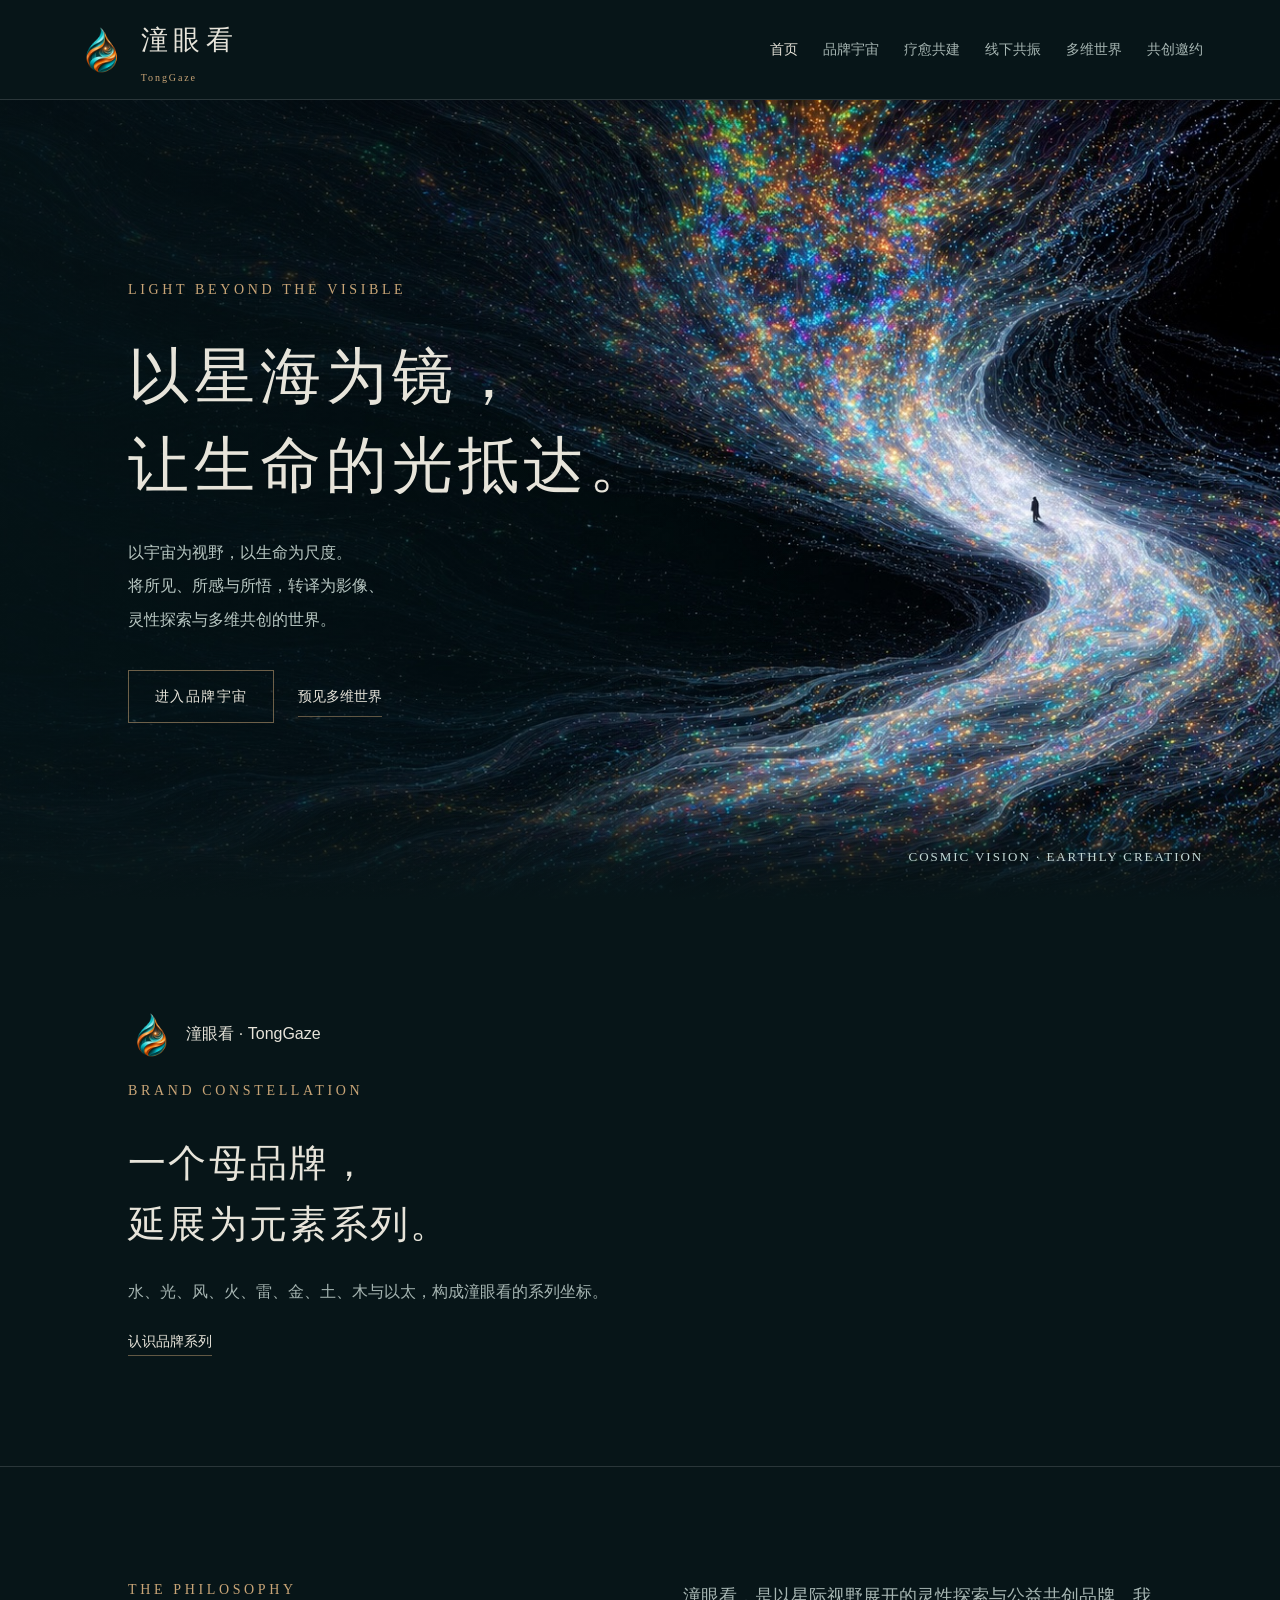
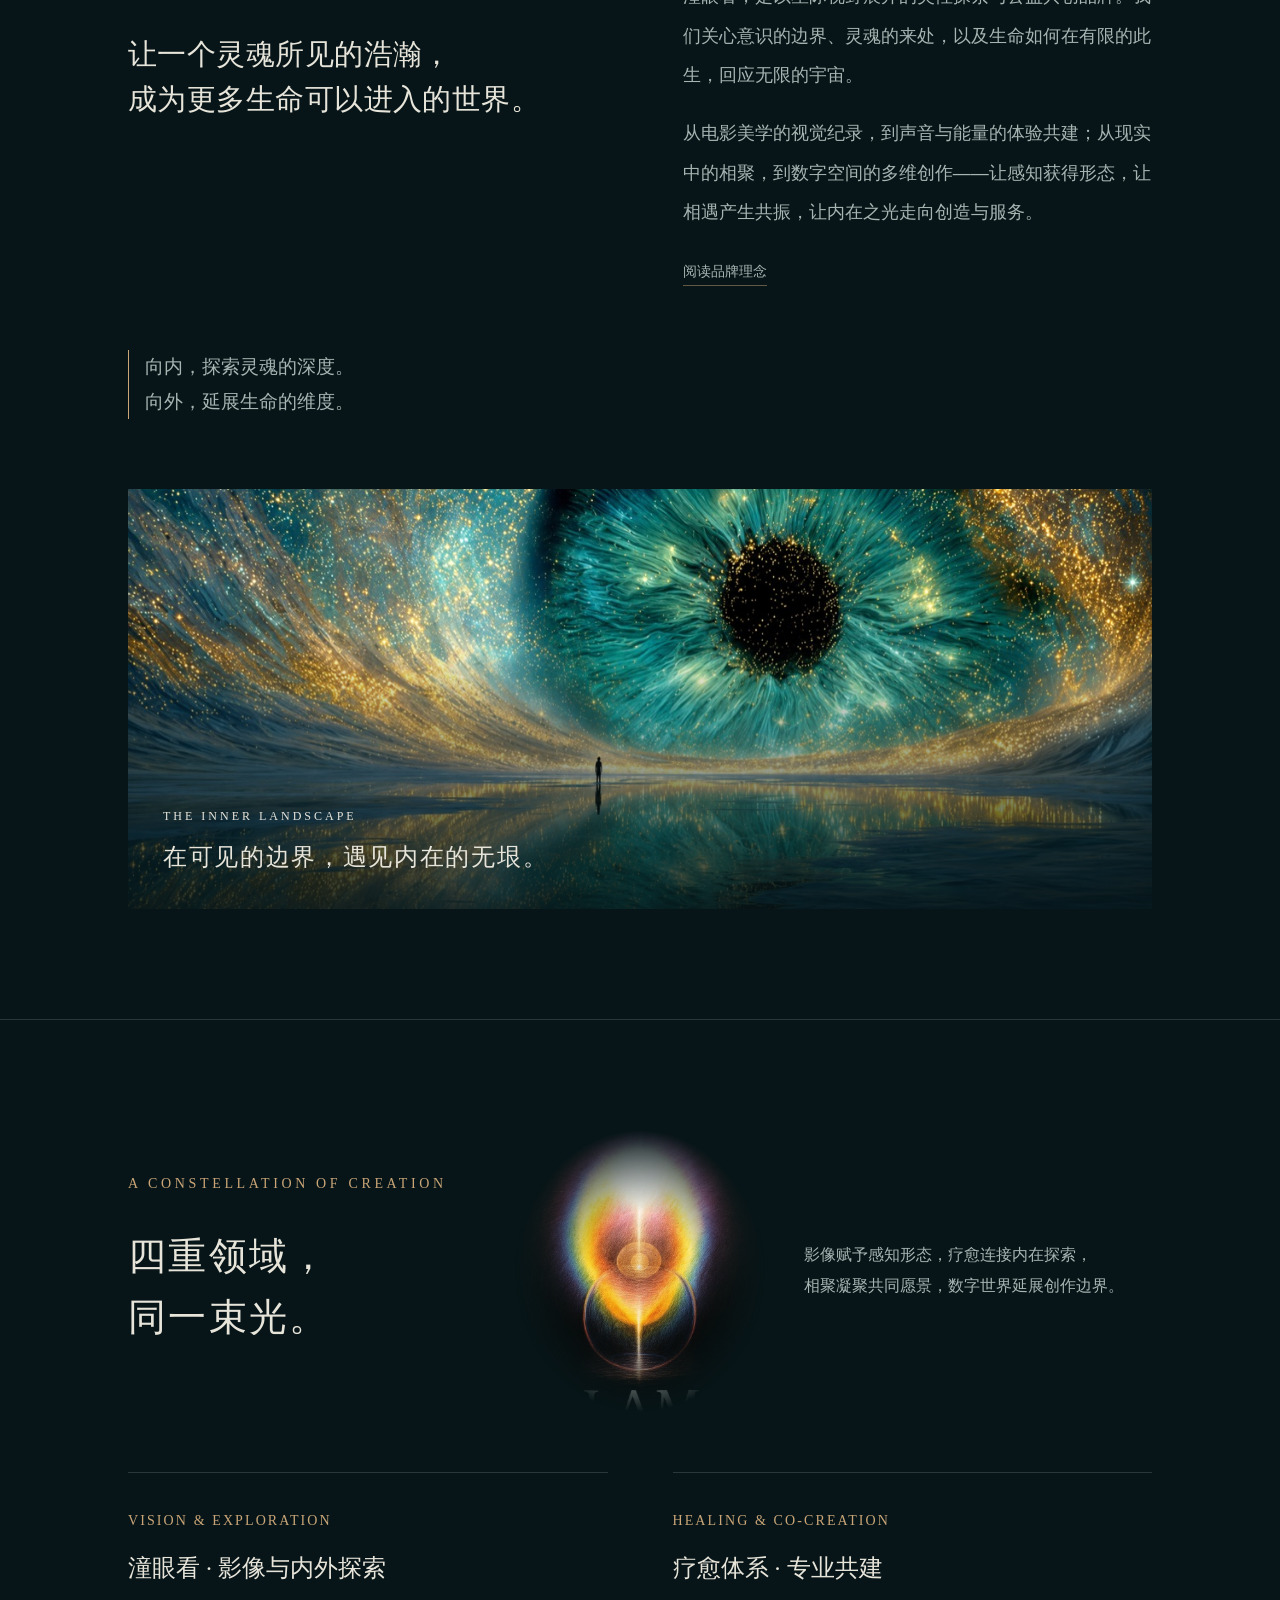
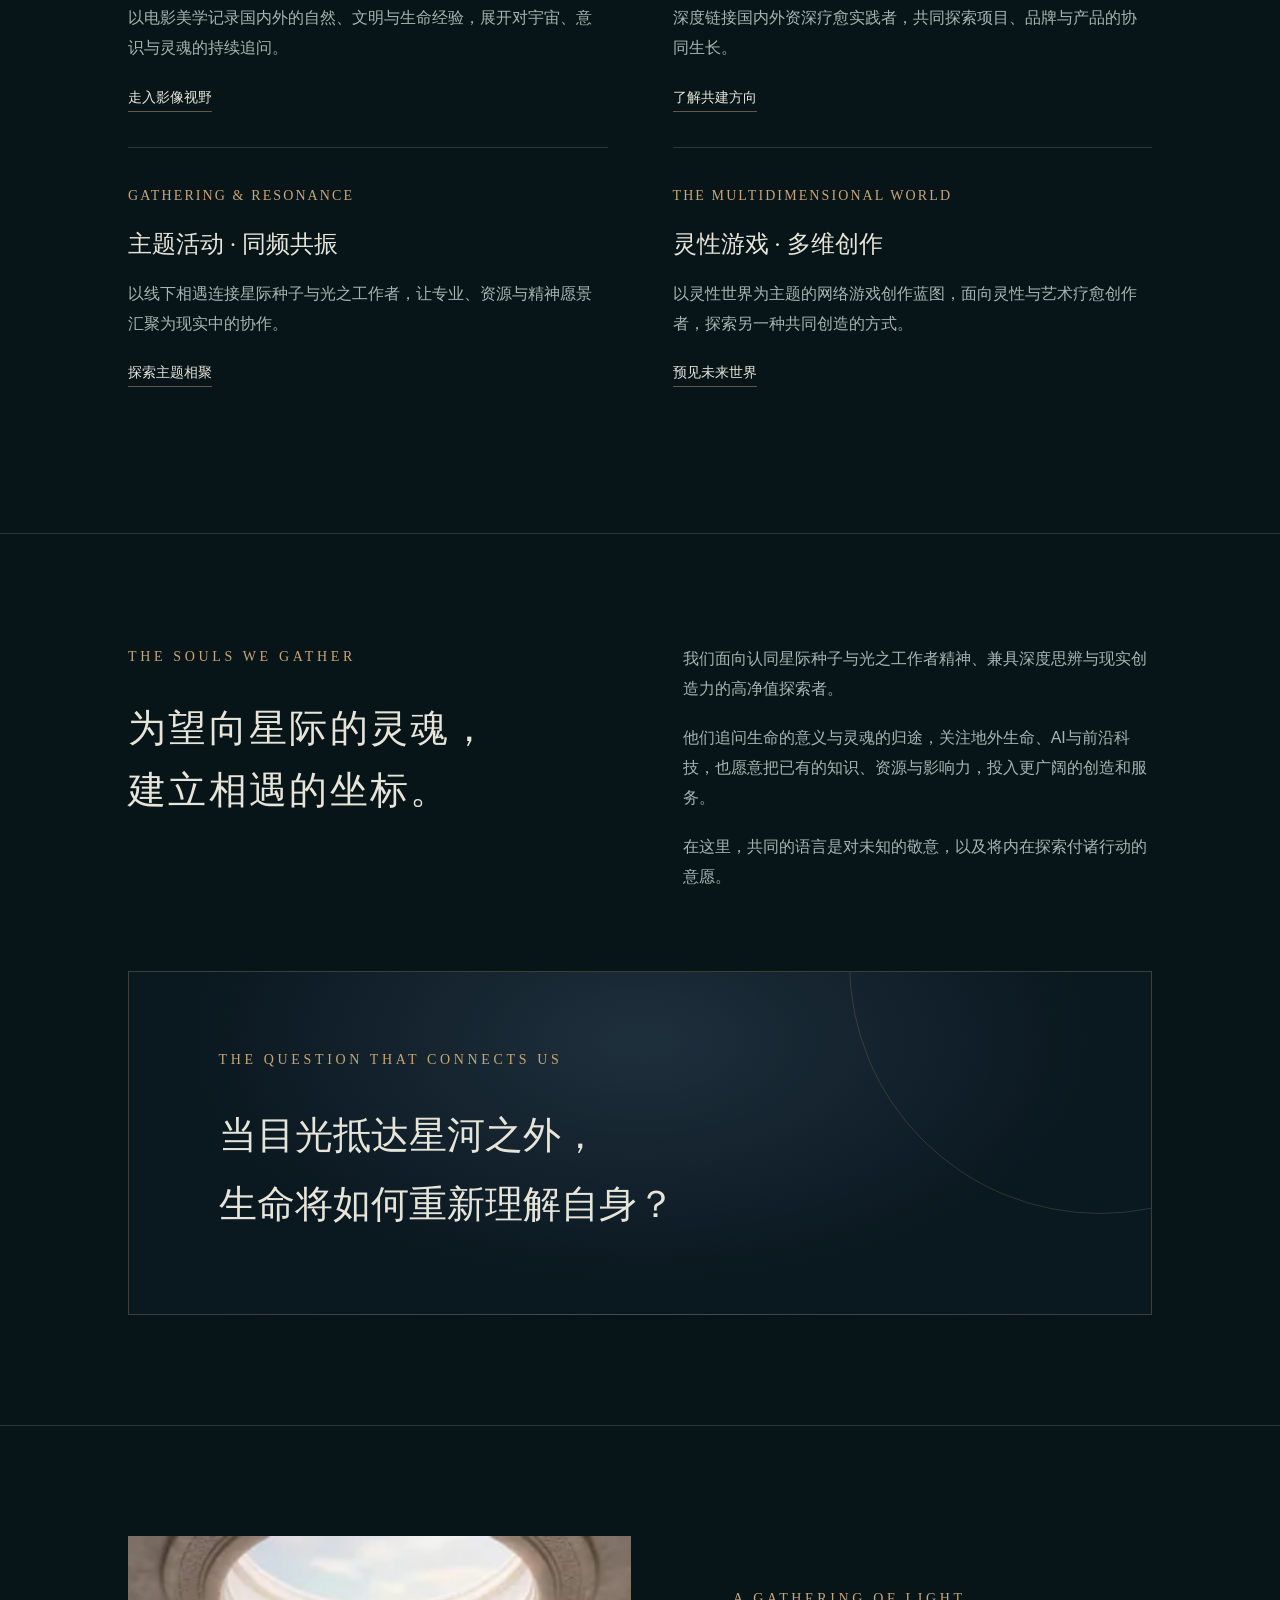
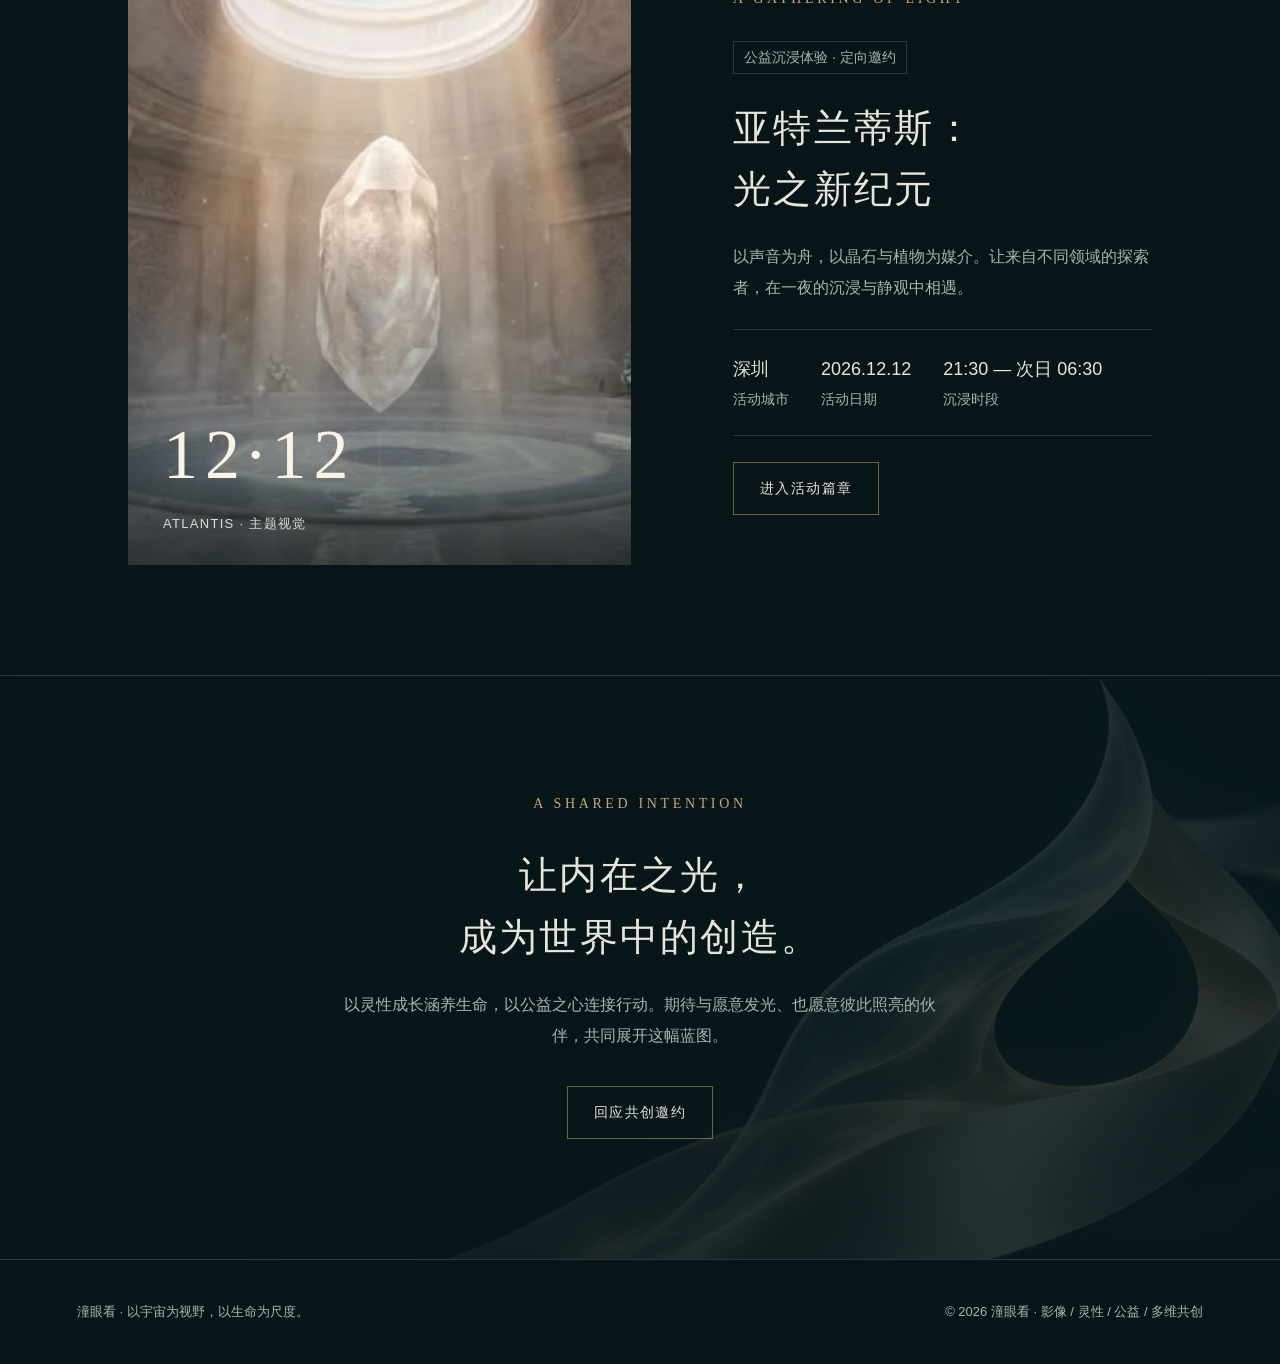
==== commit 62bd4d65: "Center the four-field light artwork and extend the homepage starstream across the hero" ====
--- a/index.html
+++ b/index.html
@@ -1,6 +1,6 @@
 <!DOCTYPE html>
 
-<html lang="zh-CN"><head><meta charset="utf-8"/><meta content="width=device-width,initial-scale=1" name="viewport"/><meta content="#071518" name="theme-color"/><meta content="潼眼看，以宇宙为视野，以生命为尺度。连接电影美学、灵性成长、疗愈共建与多维创作。" name="description"/><title>以星海为镜，让生命的光抵达｜潼眼看</title><link href="style.css?v=creation-light" rel="stylesheet"/><meta content="https://mengl6669-dotcom.github.io/tongyankan/assets/i-am.jpg" property="og:image"/><link href="assets/brand/tonggaze-icon-32.png" rel="icon" sizes="32x32" type="image/png"/><link href="assets/brand/tonggaze-icon-180.png" rel="apple-touch-icon" sizes="180x180"/><style>
+<html lang="zh-CN"><head><meta charset="utf-8"/><meta content="width=device-width,initial-scale=1" name="viewport"/><meta content="#071518" name="theme-color"/><meta content="潼眼看，以宇宙为视野，以生命为尺度。连接电影美学、灵性成长、疗愈共建与多维创作。" name="description"/><title>以星海为镜，让生命的光抵达｜潼眼看</title><link href="style.css?v=panoramic-starstream" rel="stylesheet"/><meta content="https://mengl6669-dotcom.github.io/tongyankan/assets/i-am.jpg" property="og:image"/><link href="assets/brand/tonggaze-icon-32.png" rel="icon" sizes="32x32" type="image/png"/><link href="assets/brand/tonggaze-icon-180.png" rel="apple-touch-icon" sizes="180x180"/><style>
 #philosophy { scroll-margin-top: 6rem; }
 .philosophy-heading { container-type: inline-size; min-width: 0; }
 #philosophy h2 {
@@ -15,7 +15,7 @@
   line-height: 1.85;
 }
 </style></head><body><header><a aria-label="潼眼看首页" class="logo" href="index.html"><img alt="" class="brand-mark" height="62" src="assets/brand/tonggaze-mark.png" width="54"/><span class="brand-wordmark">潼眼看<small>TongGaze</small></span></a><button aria-controls="nav" aria-expanded="false" class="menu">目录</button><nav aria-label="主导航" id="nav"><a aria-current="page" class="active" href="index.html">首页</a><a class="" href="about.html">品牌宇宙</a><a class="" href="healing.html">疗愈共建</a><a class="" href="experience.html">线下共振</a><a class="" href="world.html">多维世界</a><a class="" href="collaborate.html">共创邀约</a></nav></header><main>
-<section class="hero has-photograph"><div class="hero-photograph"><img alt="一道彩色星流穿过夜空，人物伫立在光中" decoding="async" fetchpriority="high" width="900" height="1600" src="assets/starstream.jpg" style="object-position: center 50%"/></div><div class="hero-text"><div class="eyebrow">Light beyond the visible</div><h1>以星海为镜，<br/>让生命的光抵达。</h1><p>以宇宙为视野，以生命为尺度。<br/>将所见、所感与所悟，转译为影像、<br/>灵性探索与多维共创的世界。</p><div class="actions"><a class="button" href="about.html">进入品牌宇宙</a><a class="textlink" href="world.html">预见多维世界</a></div></div><div class="hero-caption">COSMIC VISION · EARTHLY CREATION</div></section>
+<section class="hero has-photograph"><div class="hero-photograph"><img alt="一道彩色星流穿过夜空，人物伫立在光中" decoding="async" fetchpriority="high" width="1881" height="836" src="assets/starstream-wide.jpg"/></div><div class="hero-text"><div class="eyebrow">Light beyond the visible</div><h1>以星海为镜，<br/>让生命的光抵达。</h1><p>以宇宙为视野，以生命为尺度。<br/>将所见、所感与所悟，转译为影像、<br/>灵性探索与多维共创的世界。</p><div class="actions"><a class="button" href="about.html">进入品牌宇宙</a><a class="textlink" href="world.html">预见多维世界</a></div></div><div class="hero-caption">COSMIC VISION · EARTHLY CREATION</div></section>
 <section class="section" id="brand-series" aria-labelledby="brand-series-title">
   <div style="display:flex;align-items:center;gap:.65rem;margin-bottom:1.25rem">
     <img src="assets/brand/tonggaze-emblem.png" alt="" width="48" height="48" loading="lazy"/>
--- a/style.css
+++ b/style.css
@@ -61,24 +61,23 @@
 }
 .master-brand-lockup{display:grid;grid-template-columns:minmax(180px,260px) 1fr;gap:clamp(28px,6vw,80px);align-items:center;max-width:1080px;margin:72px auto;padding:0 6vw}.master-brand-lockup img{width:100%;height:auto;display:block;border:1px solid var(--line)}.master-brand-name{font:clamp(28px,3vw,42px)/1.4 'Songti SC','Noto Serif CJK SC',serif;letter-spacing:.1em;margin:0 0 18px;color:var(--paper)}.master-brand-hero .master-logo-image{max-width:420px;border:1px solid var(--line)}@media(max-width:760px){.master-brand-lockup{grid-template-columns:1fr;max-width:420px;text-align:center}.master-brand-lockup img{max-width:240px;margin:0 auto}.master-brand-hero{grid-template-columns:1fr;min-height:auto;padding:60px 8vw}.master-brand-hero .master-logo-image{max-width:320px}}
 .horizon-hero .pagehero-art {
-  overflow: hidden;
-  background: linear-gradient(90deg, var(--bg), #030709 55%);
+  inset: 0;
 }
 .horizon-hero .pagehero-art img {
-  position: absolute;
-  inset: -22% 0;
-  height: 144%;
-  object-fit: contain;
-  object-position: center;
-  mask-image: linear-gradient(90deg, transparent, black 20%, black 82%, transparent);
+  object-fit: cover;
+  object-position: 73% 52%;
+  opacity: .9;
+}
+.horizon-hero .pagehero-art:after {
+  background: linear-gradient(90deg, #071518cc, #07151855 45%, transparent 68%),
+              linear-gradient(0deg, var(--bg), transparent 16%);
 }
 .brand-series-card { flex-wrap: nowrap; }
 @media (max-width: 760px) {
-  .horizon-hero { padding-bottom: min(68vw, 340px); }
-  .horizon-hero .pagehero-art { inset: auto 0 0; height: min(68vw, 340px); }
-  .horizon-hero .pagehero-art img { opacity: .88; }
+  .horizon-hero { padding-bottom: min(72vw, 340px); }
+  .horizon-hero .pagehero-art { inset: auto 0 0; height: min(72vw, 340px); }
   .horizon-hero .pagehero-art:after {
-    background: linear-gradient(var(--bg), transparent 20%, transparent 85%, var(--bg));
+    background: linear-gradient(var(--bg), transparent 24%, transparent 80%, var(--bg));
   }
 }
 
@@ -120,32 +119,33 @@
 }
 
 .creation-fields-head {
-  position: relative;
-  isolation: isolate;
+  display: grid;
+  grid-template-columns: minmax(0, 1fr) minmax(140px, .72fr) minmax(0, 1fr);
+  grid-template-areas: "title light description";
   align-items: center;
-  grid-template-columns: 1fr 1.2fr;
-  gap: clamp(24px, 5vw, 80px);
-  min-height: clamp(240px, 23vw, 350px);
+  gap: clamp(20px, 3vw, 54px);
 }
+.creation-fields-head > div { grid-area: title; }
 .creation-fields-head::before {
   content: "";
-  position: absolute;
-  z-index: -1;
-  inset: 0 0 0 auto;
-  width: 29%;
-  background: url("assets/i-am.jpg") center 43% / cover no-repeat;
-  opacity: .85;
-  mask-image: radial-gradient(ellipse closest-side, black 32%, transparent 100%);
+  grid-area: light;
+  height: clamp(210px, 22vw, 330px);
+  background: url("assets/i-am.jpg") center 38% / cover no-repeat;
+  mask-image: radial-gradient(ellipse closest-side, black 42%, transparent 100%);
 }
-.creation-fields-head .muted {
-  max-width: 24em;
-  margin: 0;
-  padding-right: 1em;
-  width: 65%;
+.creation-fields-head .muted { grid-area: description; margin: 0; text-wrap: pretty; }
+.hero.has-photograph .hero-photograph { inset: 0; }
+.hero.has-photograph .hero-photograph img { object-position: 78% 52%; }
+.hero.has-photograph::after {
+  background: linear-gradient(90deg, #07151899, transparent 65%), linear-gradient(0deg, var(--bg), transparent 15%);
 }
 @media (max-width: 760px) {
-  .creation-fields-head { grid-template-columns: 1fr; gap: 16px; }
-  .creation-fields-head::before { width: 46%; height: 170px; inset: 12px 0 auto auto; }
-  .creation-fields-head h2 { max-width: 60%; }
-  .creation-fields-head .muted { width: auto; }
+  .creation-fields-head {
+    grid-template-columns: 1fr;
+    grid-template-areas: "title" "light" "description";
+    text-align: center;
+    gap: 14px;
+  }
+  .creation-fields-head::before { justify-self: center; width: 150px; height: 170px; }
+  .hero.has-photograph::after { background: linear-gradient(90deg, #071518d9, #07151844), linear-gradient(0deg, var(--bg), transparent 25%); }
 }
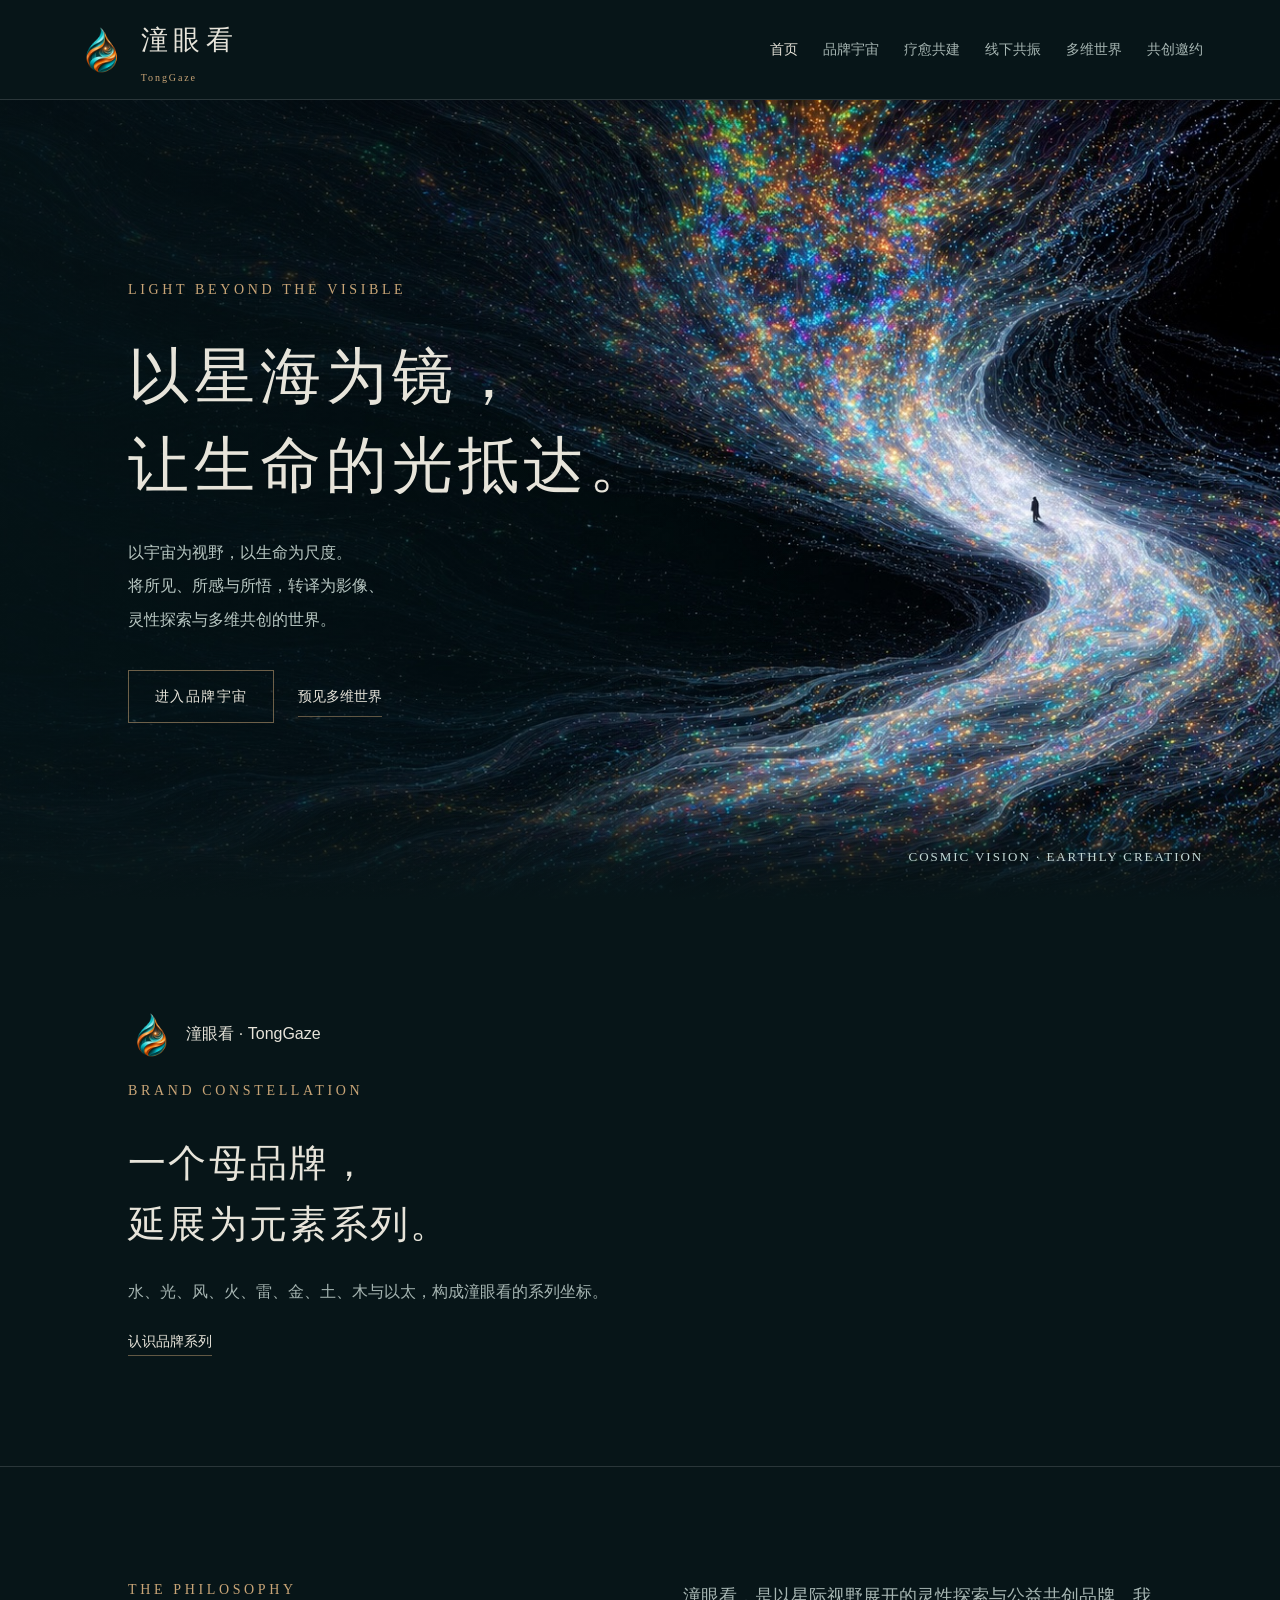
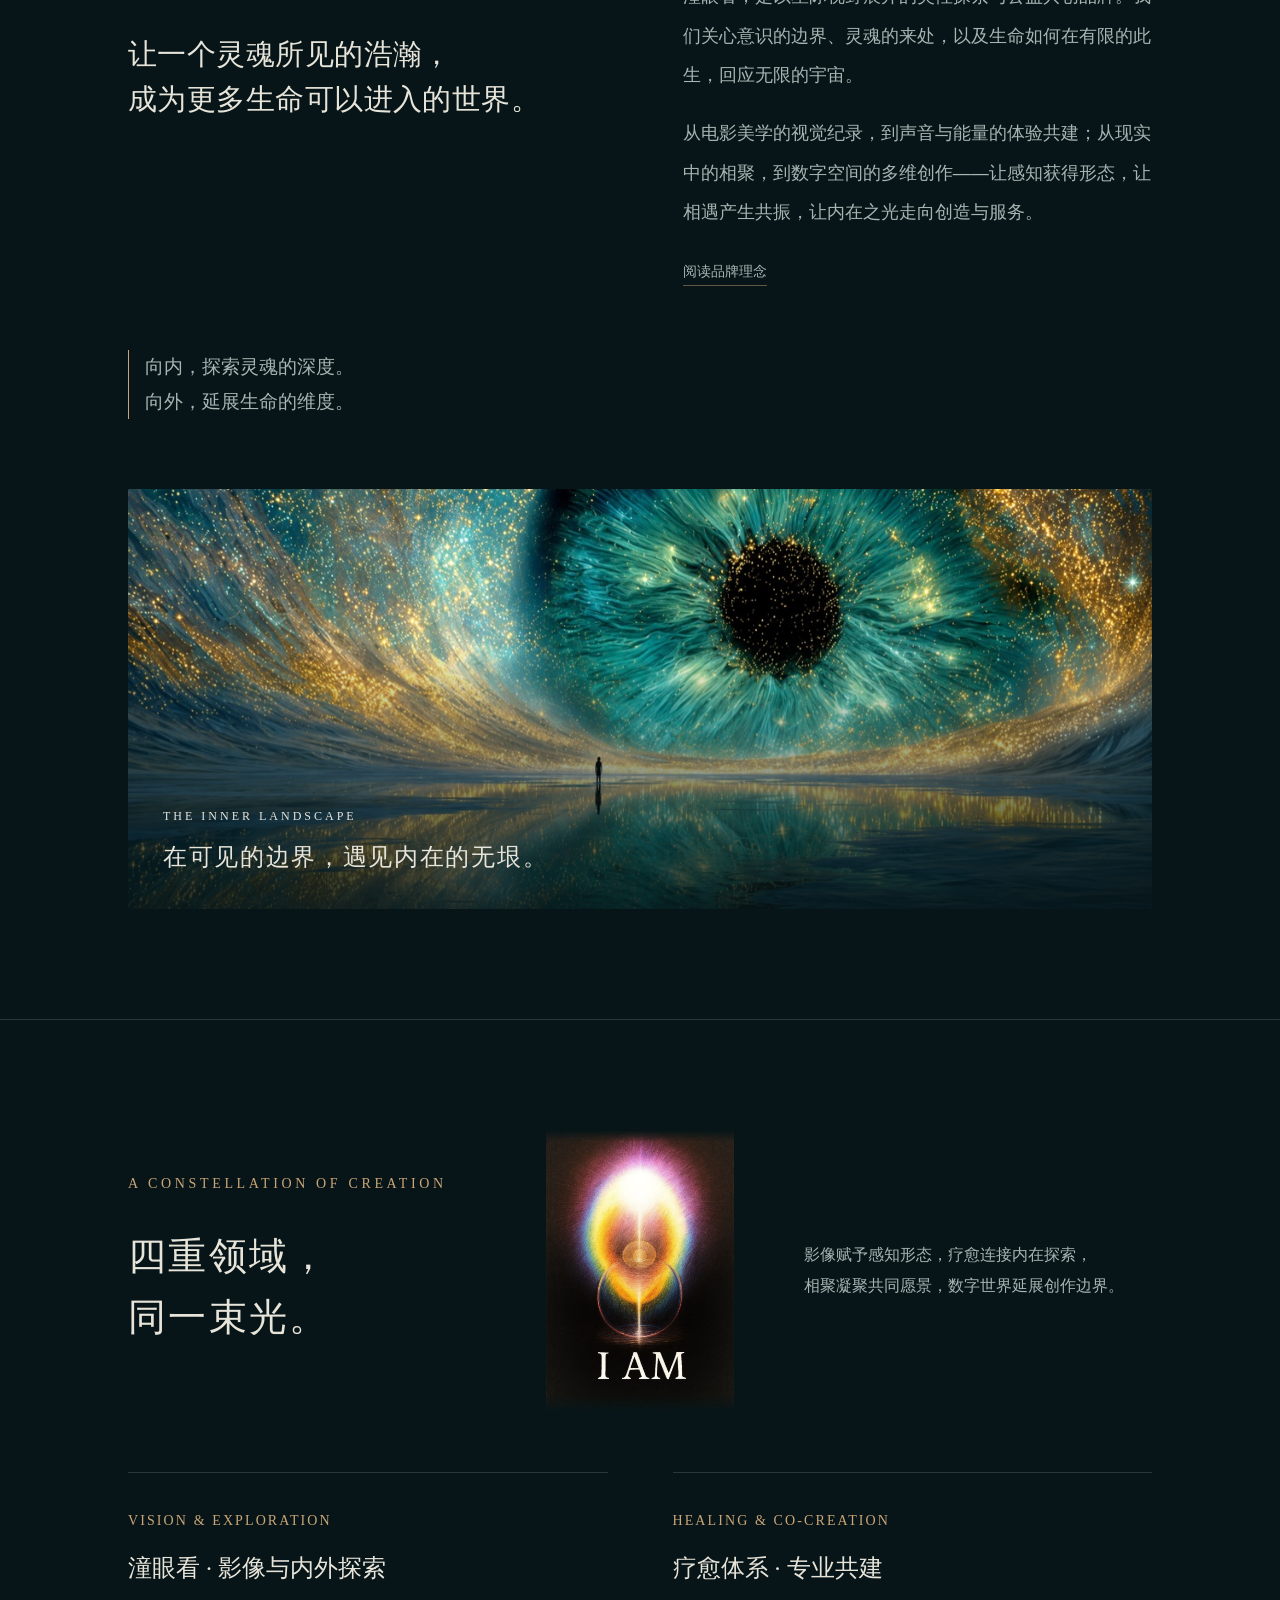
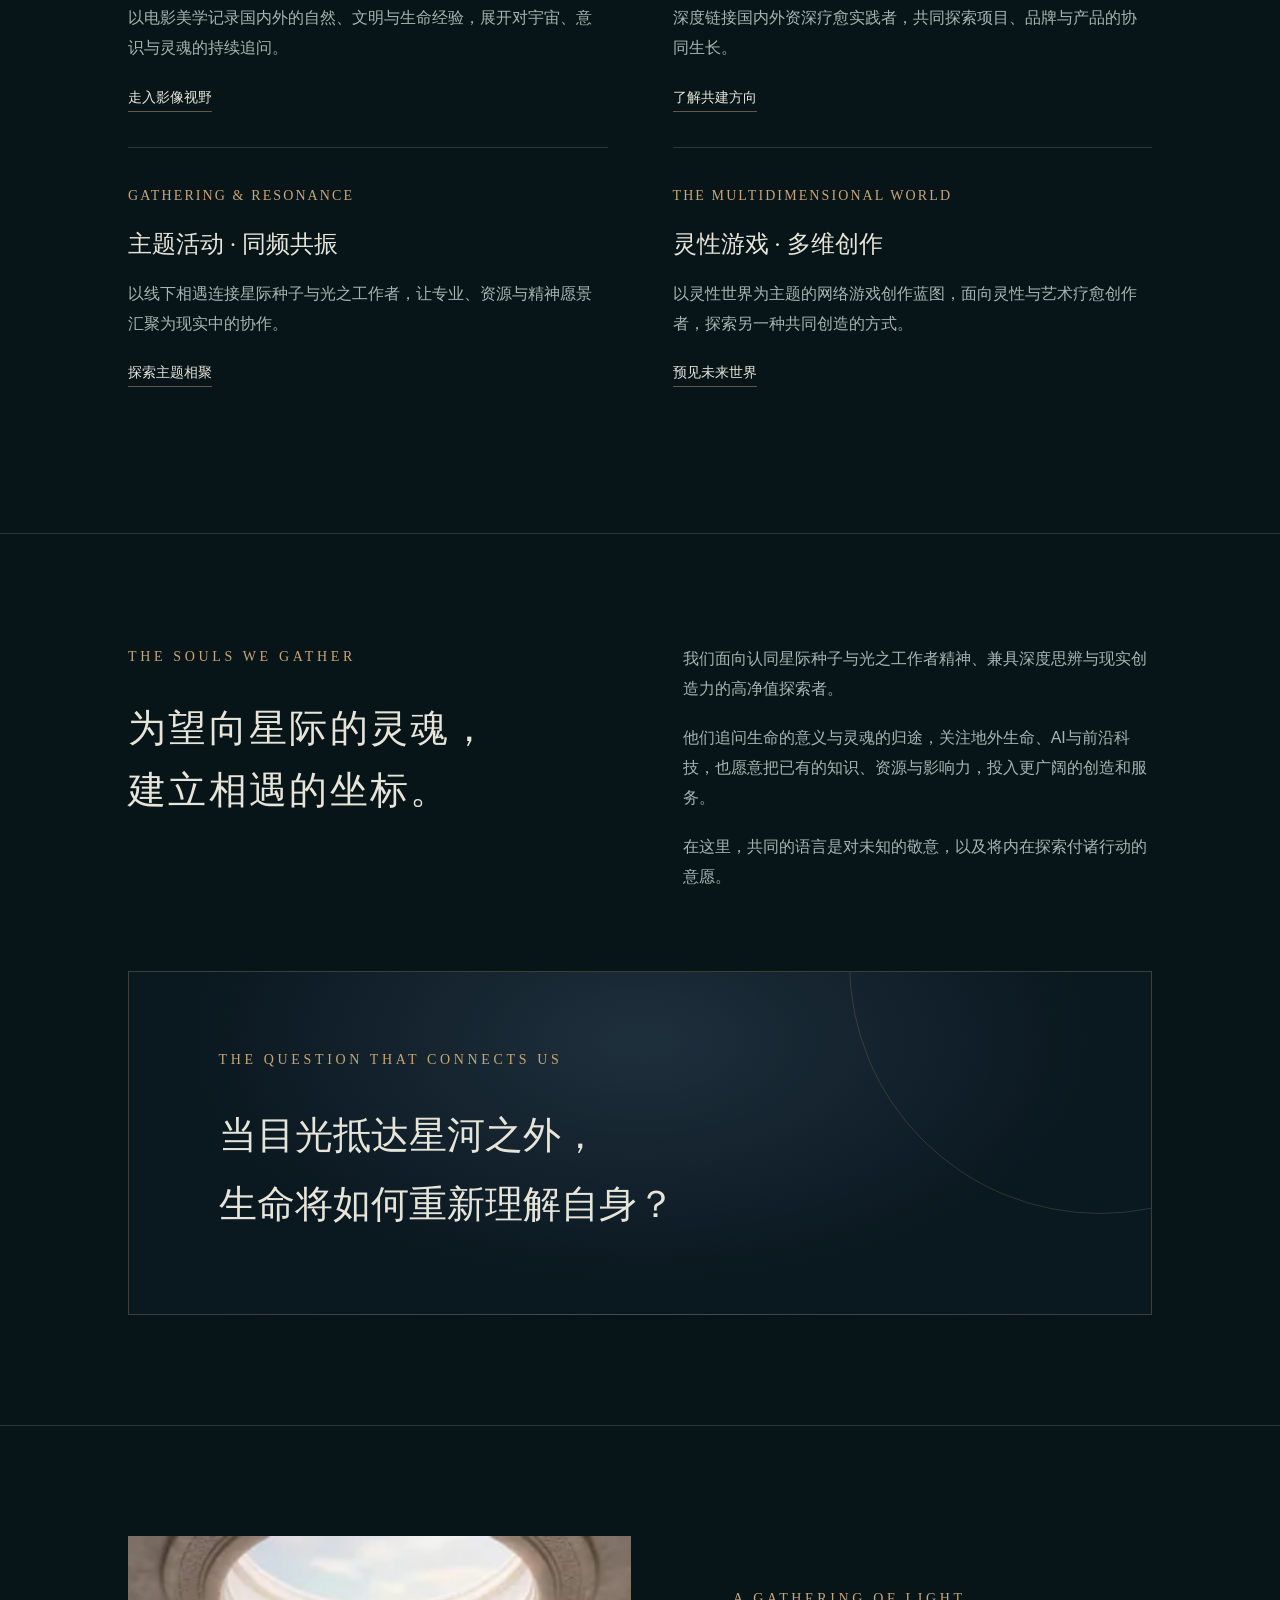
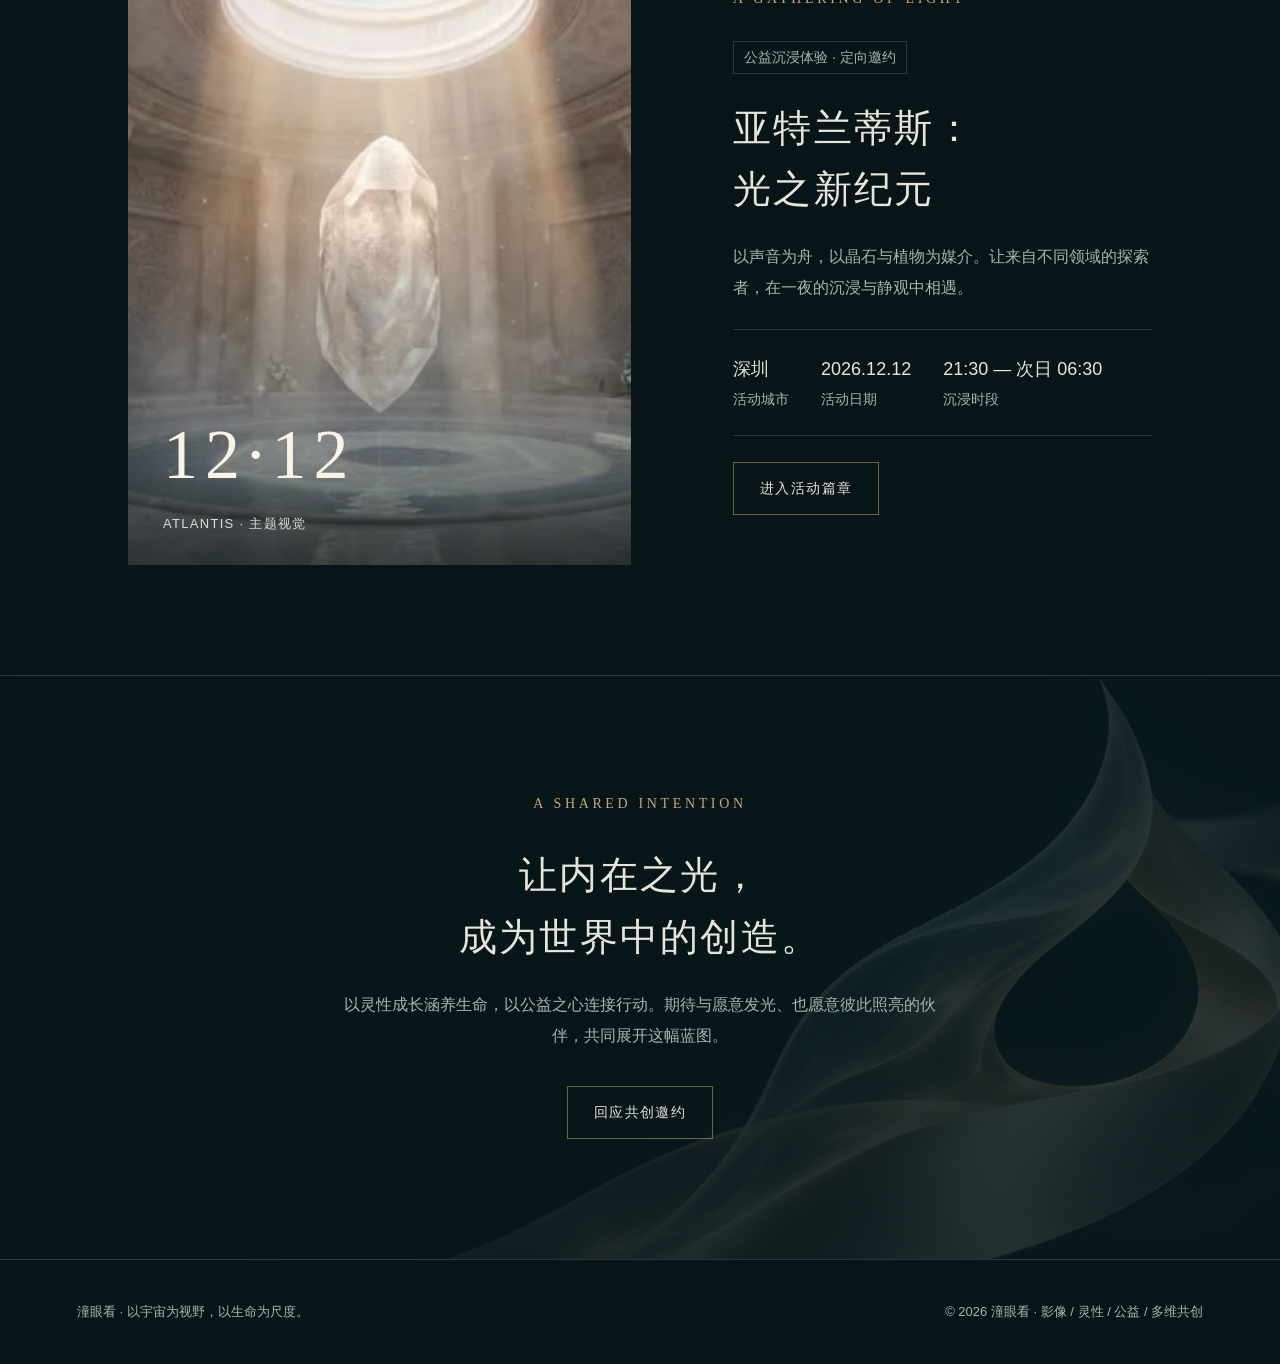
==== commit b1b4e147: "Show the complete I AM artwork and lettering in the four fields section" ====
--- a/index.html
+++ b/index.html
@@ -1,6 +1,6 @@
 <!DOCTYPE html>
 
-<html lang="zh-CN"><head><meta charset="utf-8"/><meta content="width=device-width,initial-scale=1" name="viewport"/><meta content="#071518" name="theme-color"/><meta content="潼眼看，以宇宙为视野，以生命为尺度。连接电影美学、灵性成长、疗愈共建与多维创作。" name="description"/><title>以星海为镜，让生命的光抵达｜潼眼看</title><link href="style.css?v=panoramic-starstream" rel="stylesheet"/><meta content="https://mengl6669-dotcom.github.io/tongyankan/assets/i-am.jpg" property="og:image"/><link href="assets/brand/tonggaze-icon-32.png" rel="icon" sizes="32x32" type="image/png"/><link href="assets/brand/tonggaze-icon-180.png" rel="apple-touch-icon" sizes="180x180"/><style>
+<html lang="zh-CN"><head><meta charset="utf-8"/><meta content="width=device-width,initial-scale=1" name="viewport"/><meta content="#071518" name="theme-color"/><meta content="潼眼看，以宇宙为视野，以生命为尺度。连接电影美学、灵性成长、疗愈共建与多维创作。" name="description"/><title>以星海为镜，让生命的光抵达｜潼眼看</title><link href="style.css?v=full-i-am" rel="stylesheet"/><meta content="https://mengl6669-dotcom.github.io/tongyankan/assets/i-am.jpg" property="og:image"/><link href="assets/brand/tonggaze-icon-32.png" rel="icon" sizes="32x32" type="image/png"/><link href="assets/brand/tonggaze-icon-180.png" rel="apple-touch-icon" sizes="180x180"/><style>
 #philosophy { scroll-margin-top: 6rem; }
 .philosophy-heading { container-type: inline-size; min-width: 0; }
 #philosophy h2 {
--- a/style.css
+++ b/style.css
@@ -130,8 +130,8 @@
   content: "";
   grid-area: light;
   height: clamp(210px, 22vw, 330px);
-  background: url("assets/i-am.jpg") center 38% / cover no-repeat;
-  mask-image: radial-gradient(ellipse closest-side, black 42%, transparent 100%);
+  background: url("assets/i-am.jpg") center / contain no-repeat;
+  mask-image: linear-gradient(0deg, transparent, black 6%, black 96%, transparent);
 }
 .creation-fields-head .muted { grid-area: description; margin: 0; text-wrap: pretty; }
 .hero.has-photograph .hero-photograph { inset: 0; }
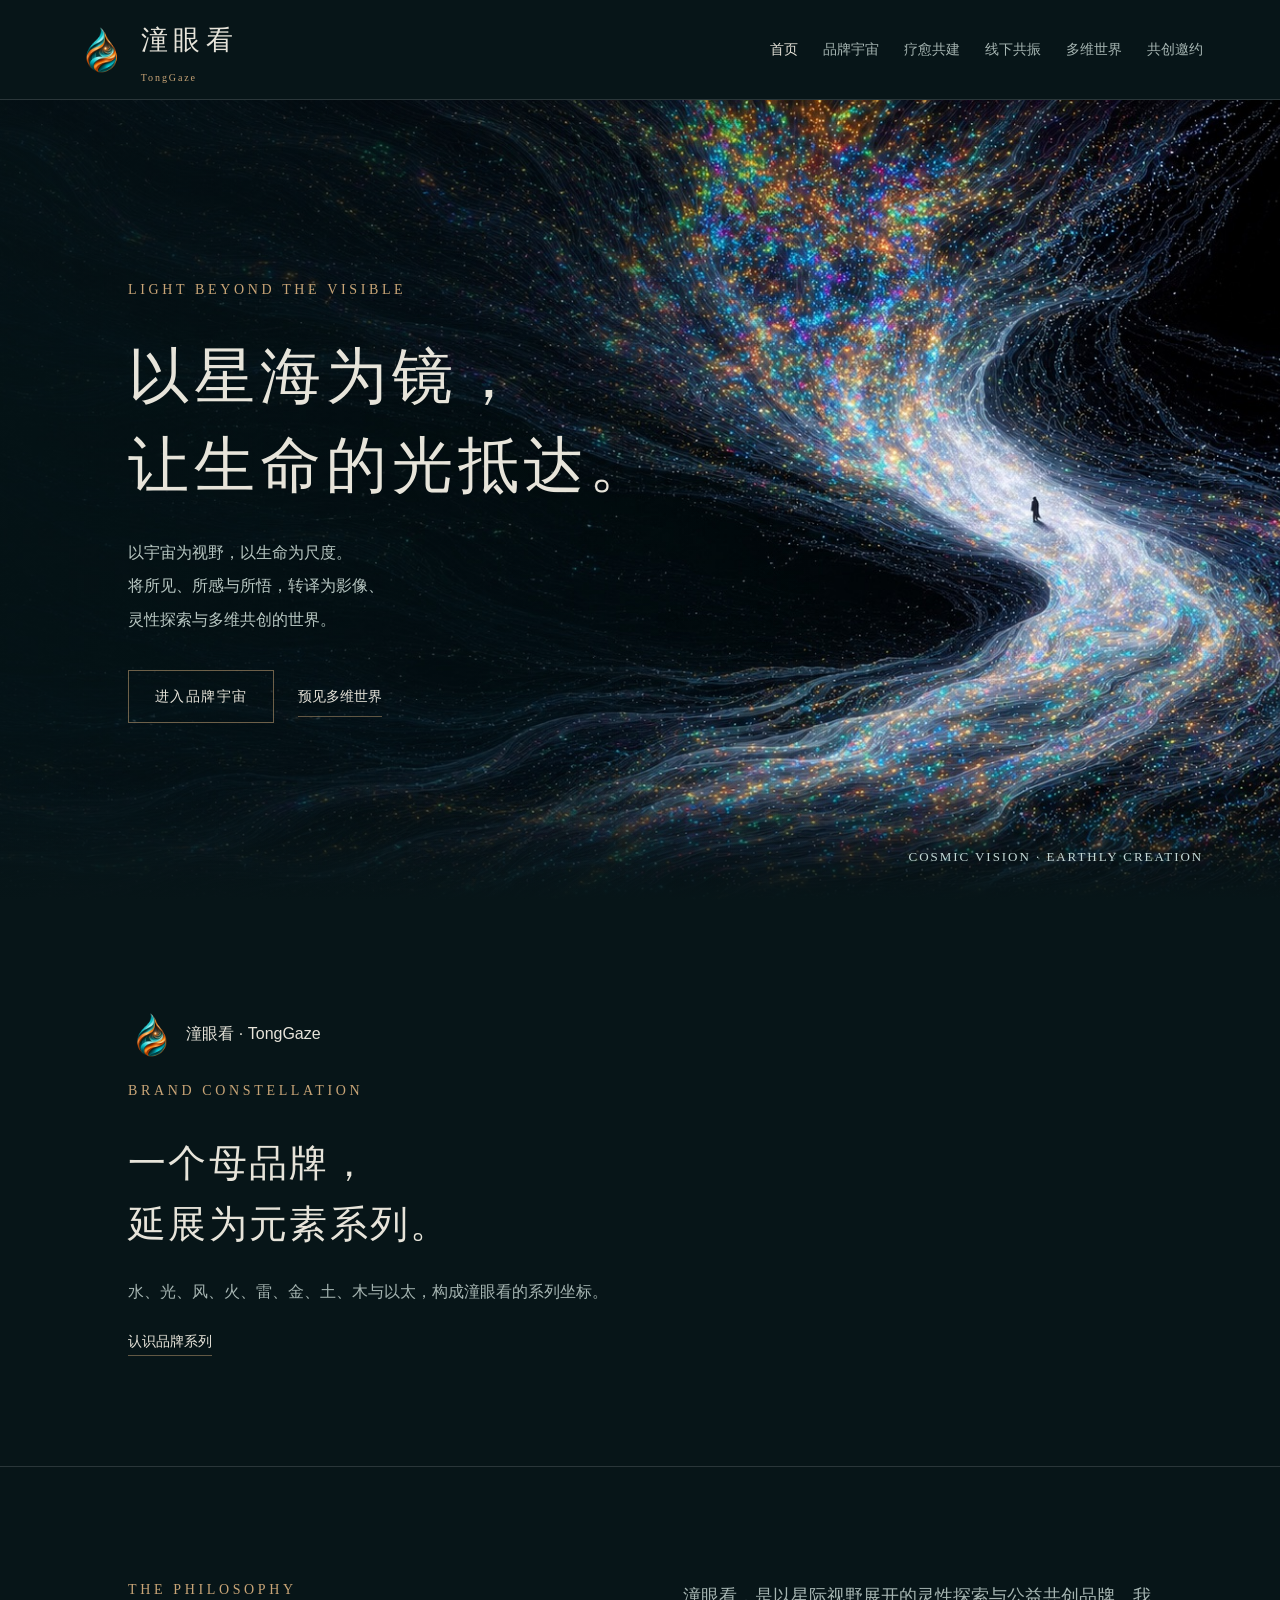
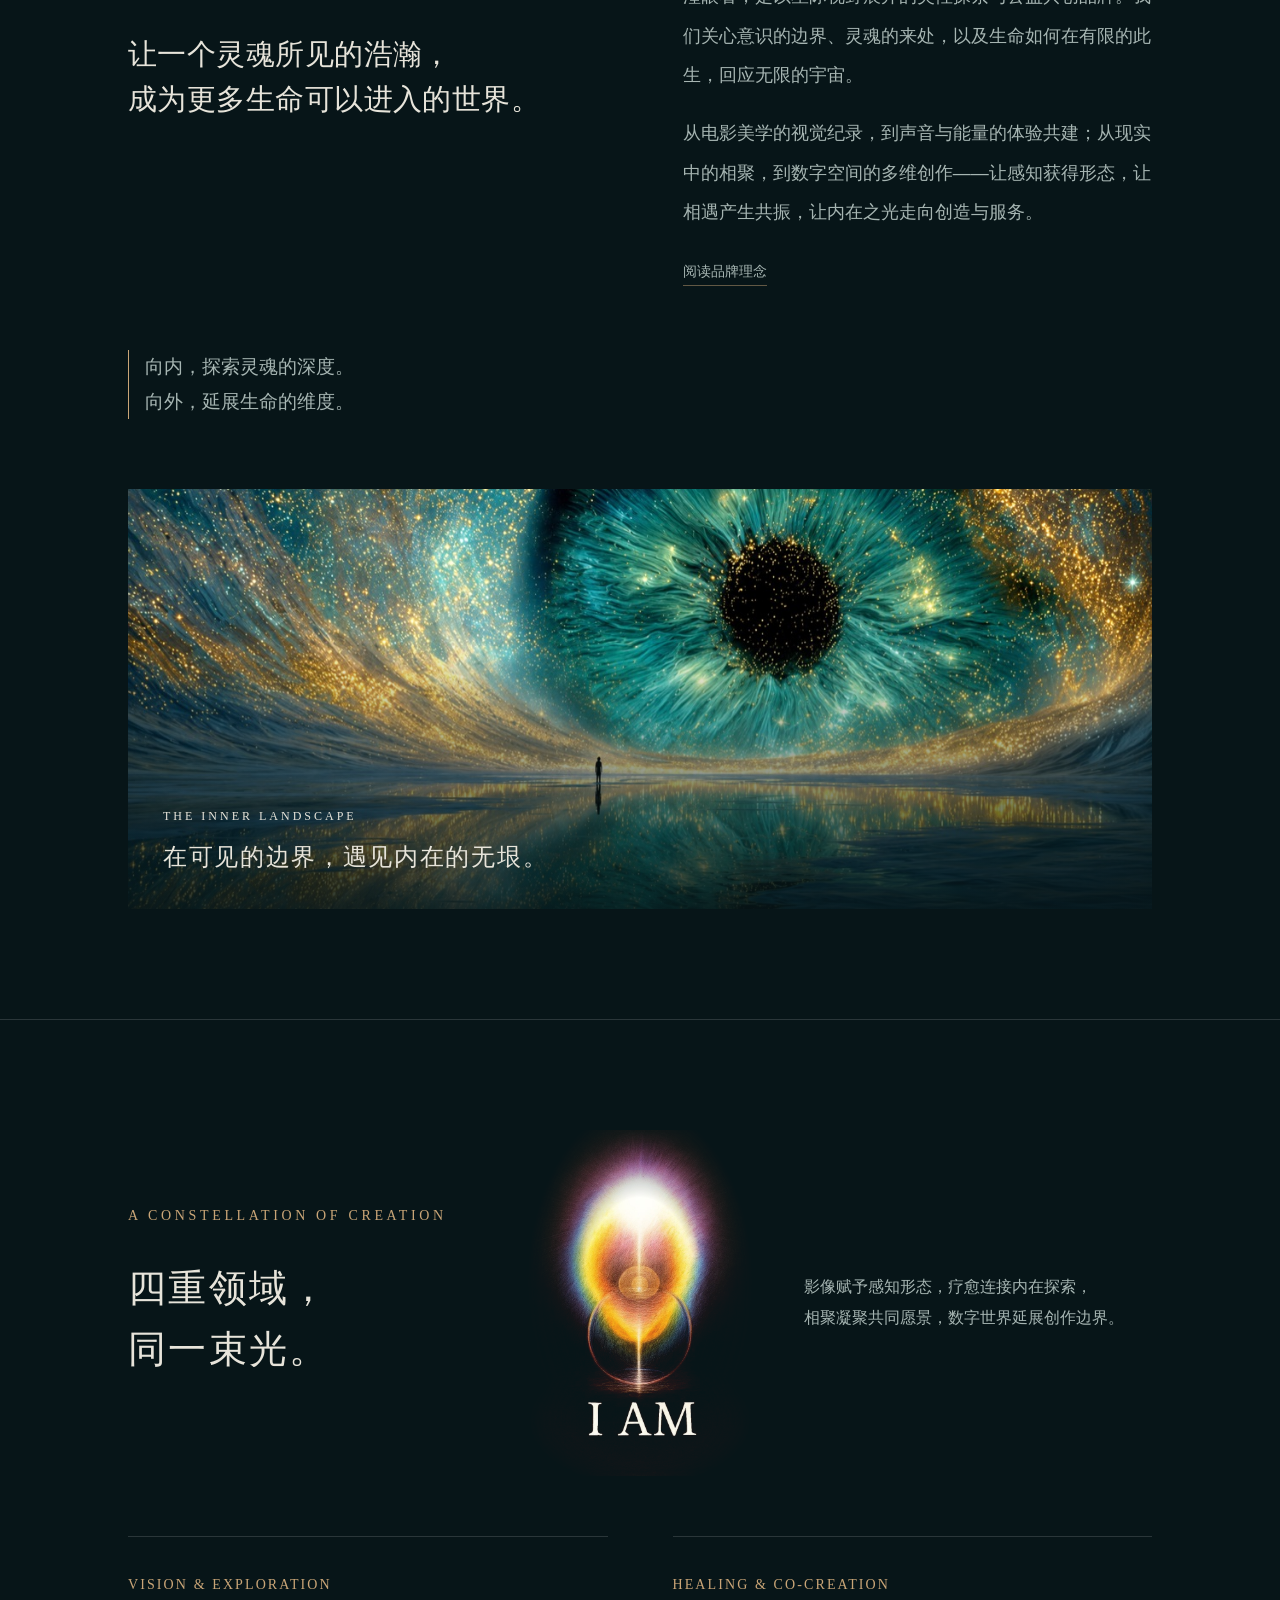
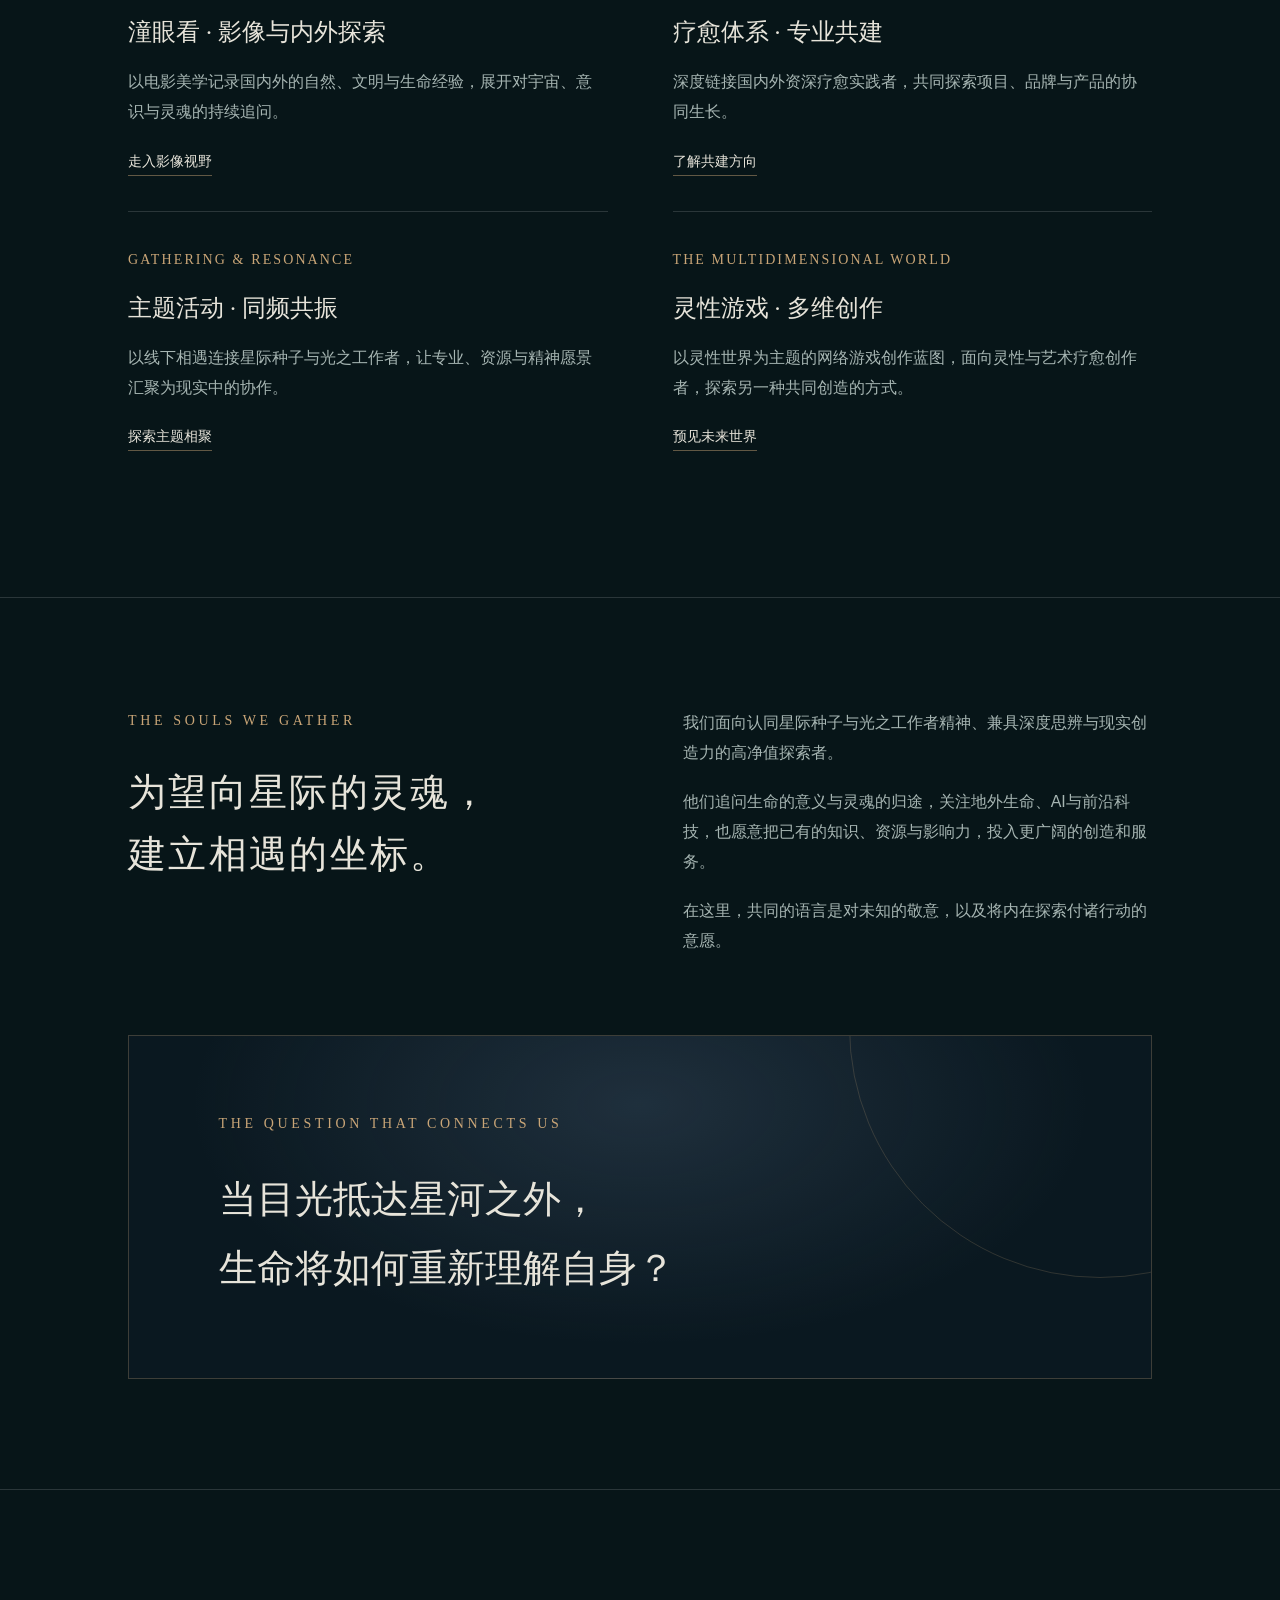
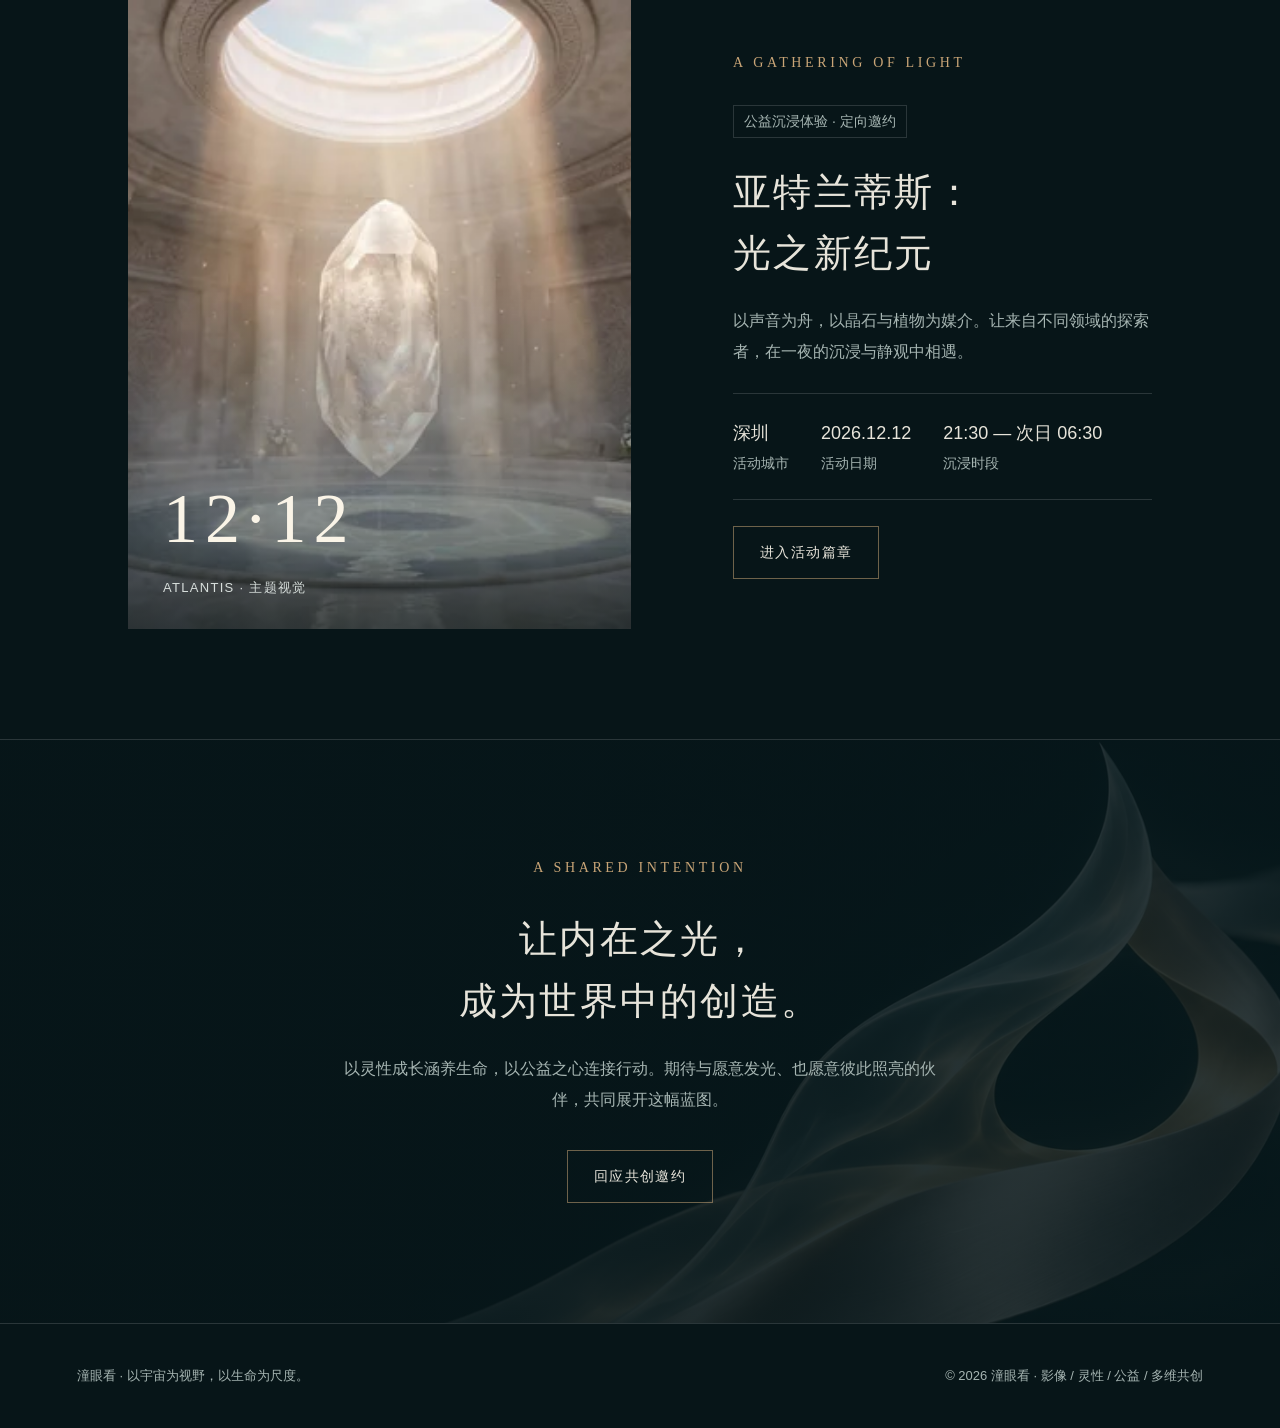
==== commit bad22e92: "Feather the I AM halo into the page while preserving the lettering" ====
--- a/index.html
+++ b/index.html
@@ -1,6 +1,6 @@
 <!DOCTYPE html>
 
-<html lang="zh-CN"><head><meta charset="utf-8"/><meta content="width=device-width,initial-scale=1" name="viewport"/><meta content="#071518" name="theme-color"/><meta content="潼眼看，以宇宙为视野，以生命为尺度。连接电影美学、灵性成长、疗愈共建与多维创作。" name="description"/><title>以星海为镜，让生命的光抵达｜潼眼看</title><link href="style.css?v=full-i-am" rel="stylesheet"/><meta content="https://mengl6669-dotcom.github.io/tongyankan/assets/i-am.jpg" property="og:image"/><link href="assets/brand/tonggaze-icon-32.png" rel="icon" sizes="32x32" type="image/png"/><link href="assets/brand/tonggaze-icon-180.png" rel="apple-touch-icon" sizes="180x180"/><style>
+<html lang="zh-CN"><head><meta charset="utf-8"/><meta content="width=device-width,initial-scale=1" name="viewport"/><meta content="#071518" name="theme-color"/><meta content="潼眼看，以宇宙为视野，以生命为尺度。连接电影美学、灵性成长、疗愈共建与多维创作。" name="description"/><title>以星海为镜，让生命的光抵达｜潼眼看</title><link href="style.css?v=soft-i-am" rel="stylesheet"/><meta content="https://mengl6669-dotcom.github.io/tongyankan/assets/i-am.jpg" property="og:image"/><link href="assets/brand/tonggaze-icon-32.png" rel="icon" sizes="32x32" type="image/png"/><link href="assets/brand/tonggaze-icon-180.png" rel="apple-touch-icon" sizes="180x180"/><style>
 #philosophy { scroll-margin-top: 6rem; }
 .philosophy-heading { container-type: inline-size; min-width: 0; }
 #philosophy h2 {
--- a/style.css
+++ b/style.css
@@ -129,9 +129,14 @@
 .creation-fields-head::before {
   content: "";
   grid-area: light;
-  height: clamp(210px, 22vw, 330px);
-  background: url("assets/i-am.jpg") center / contain no-repeat;
-  mask-image: linear-gradient(0deg, transparent, black 6%, black 96%, transparent);
+  justify-self: center;
+  width: min(100%, clamp(160px, 18vw, 244px));
+  aspect-ratio: 2 / 3;
+  background: url("assets/i-am.jpg") center / 100% 100% no-repeat;
+  mix-blend-mode: lighten;
+  mask-image:
+    radial-gradient(ellipse 50% 54% at 50% 46%, black 49%, transparent 100%),
+    radial-gradient(ellipse 49% 19% at 50% 84%, black 64%, transparent 100%);
 }
 .creation-fields-head .muted { grid-area: description; margin: 0; text-wrap: pretty; }
 .hero.has-photograph .hero-photograph { inset: 0; }
@@ -146,6 +151,6 @@
     text-align: center;
     gap: 14px;
   }
-  .creation-fields-head::before { justify-self: center; width: 150px; height: 170px; }
+  .creation-fields-head::before { width: 150px; }
   .hero.has-photograph::after { background: linear-gradient(90deg, #071518d9, #07151844), linear-gradient(0deg, var(--bg), transparent 25%); }
 }
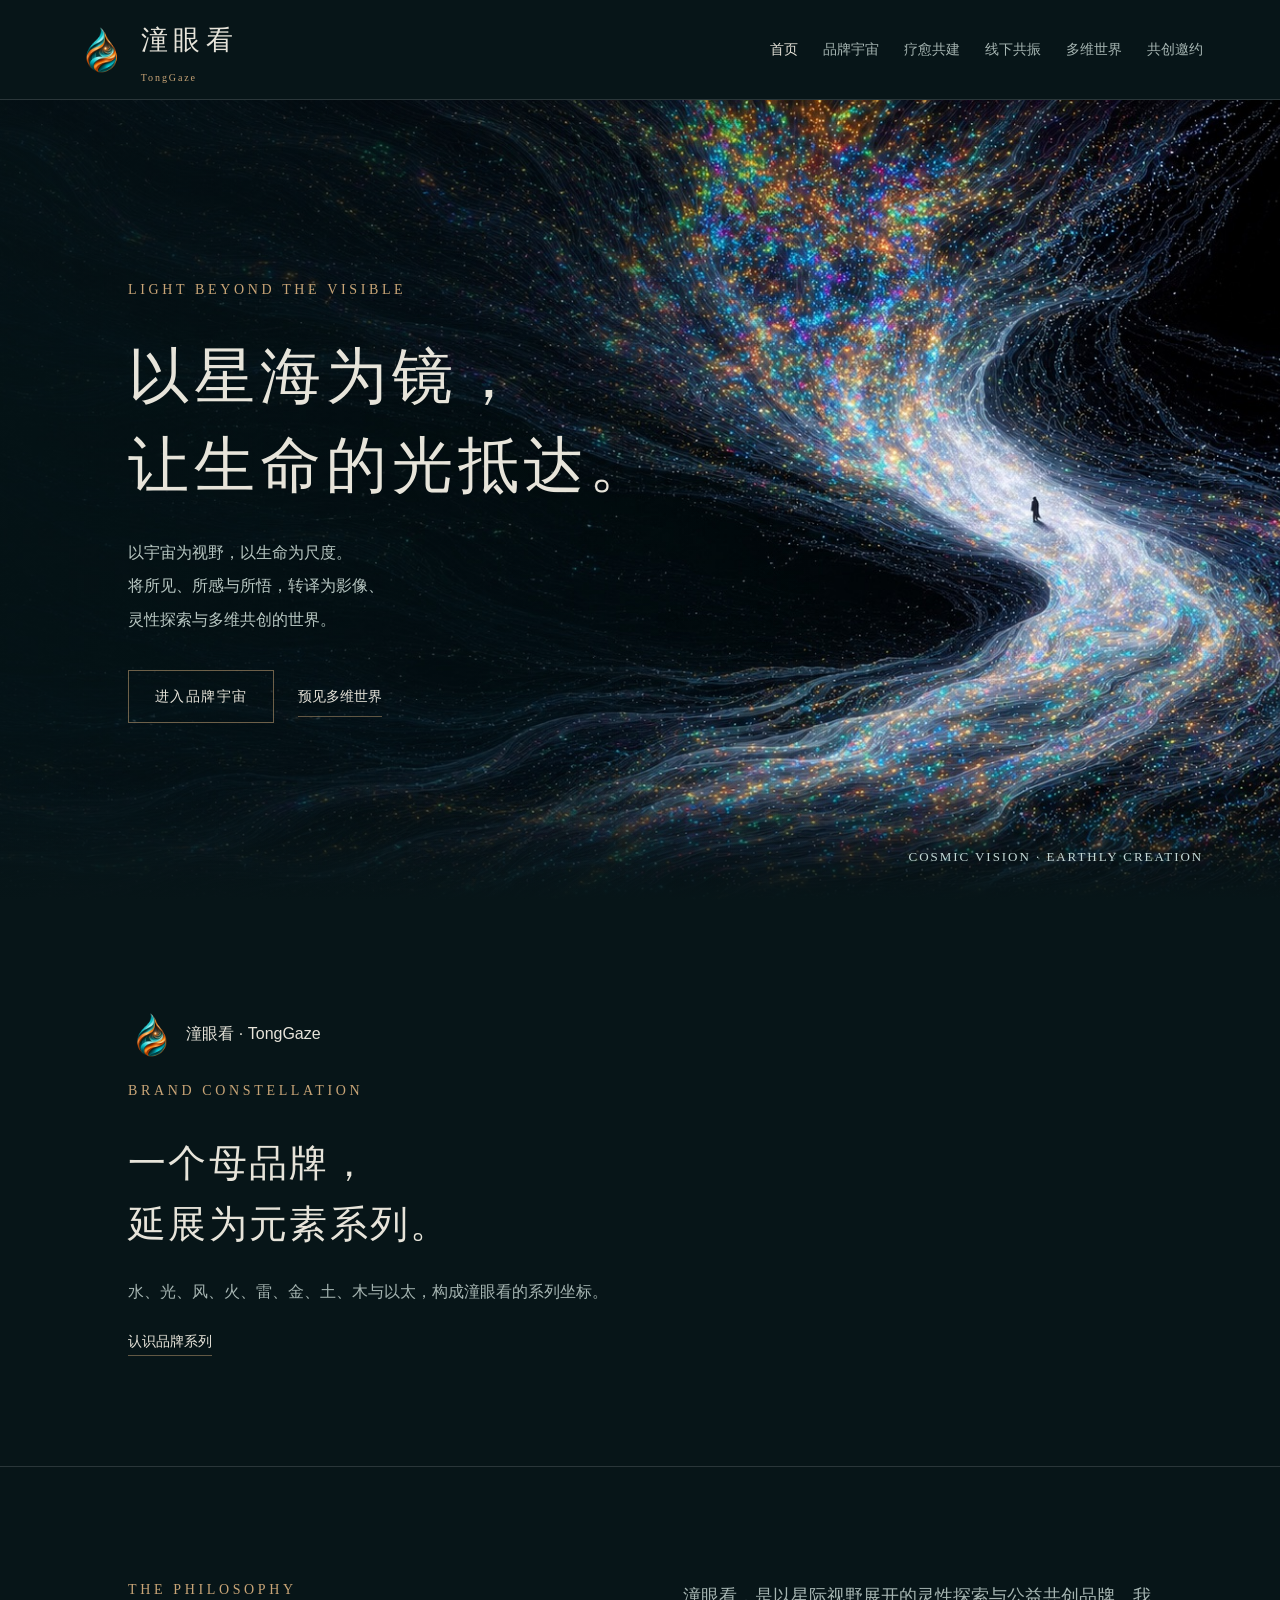
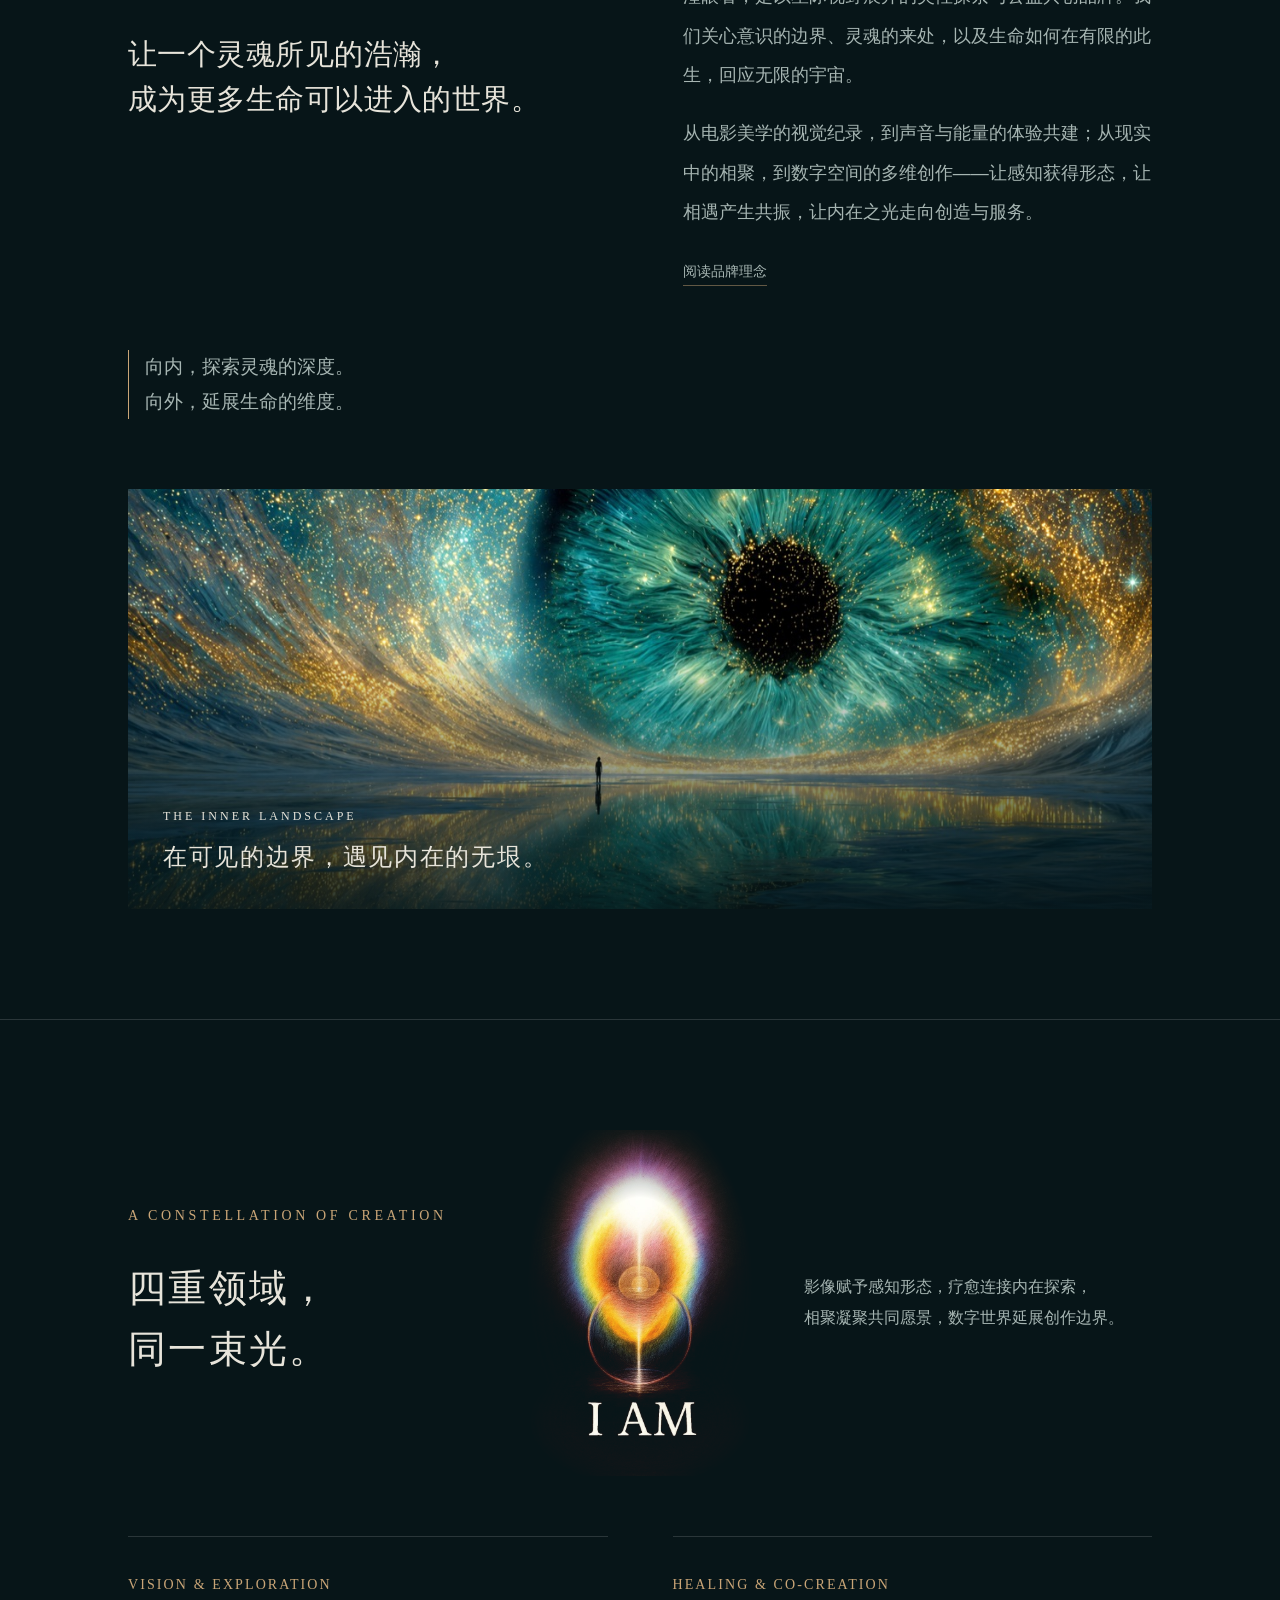
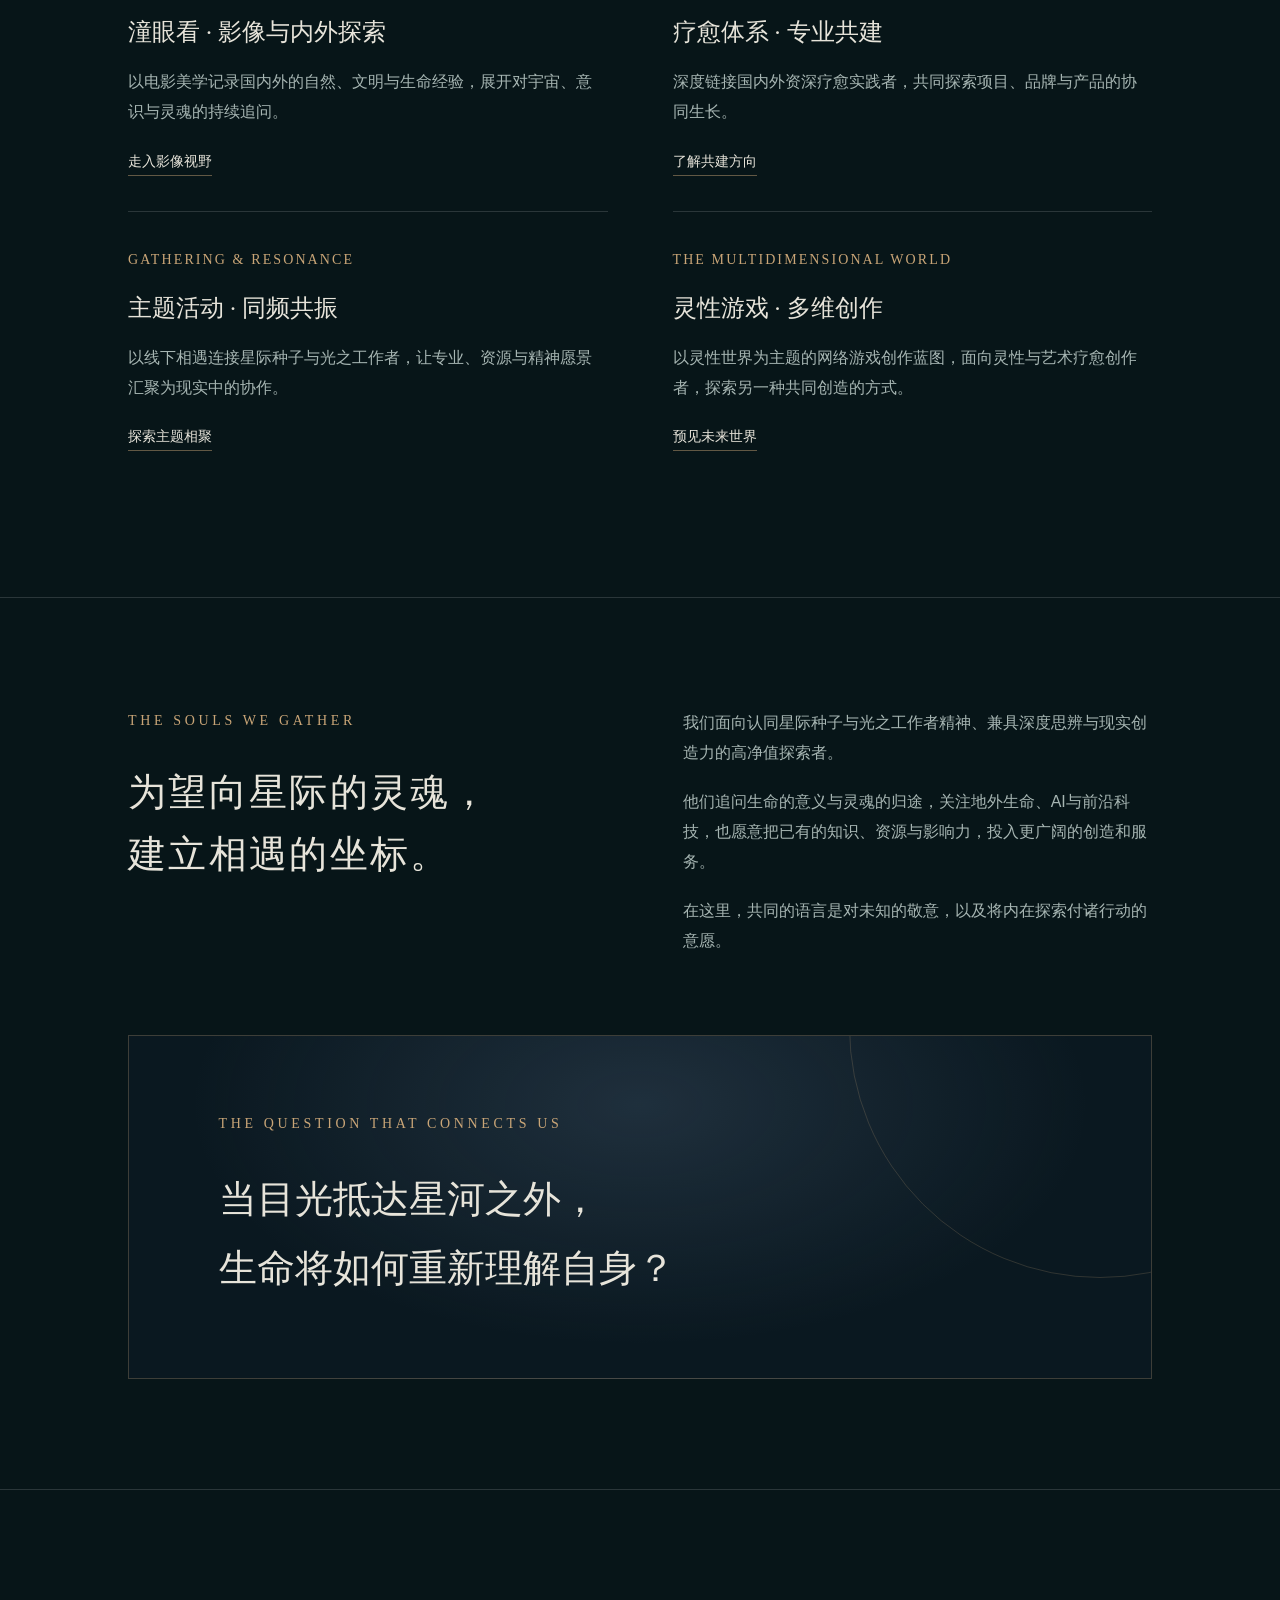
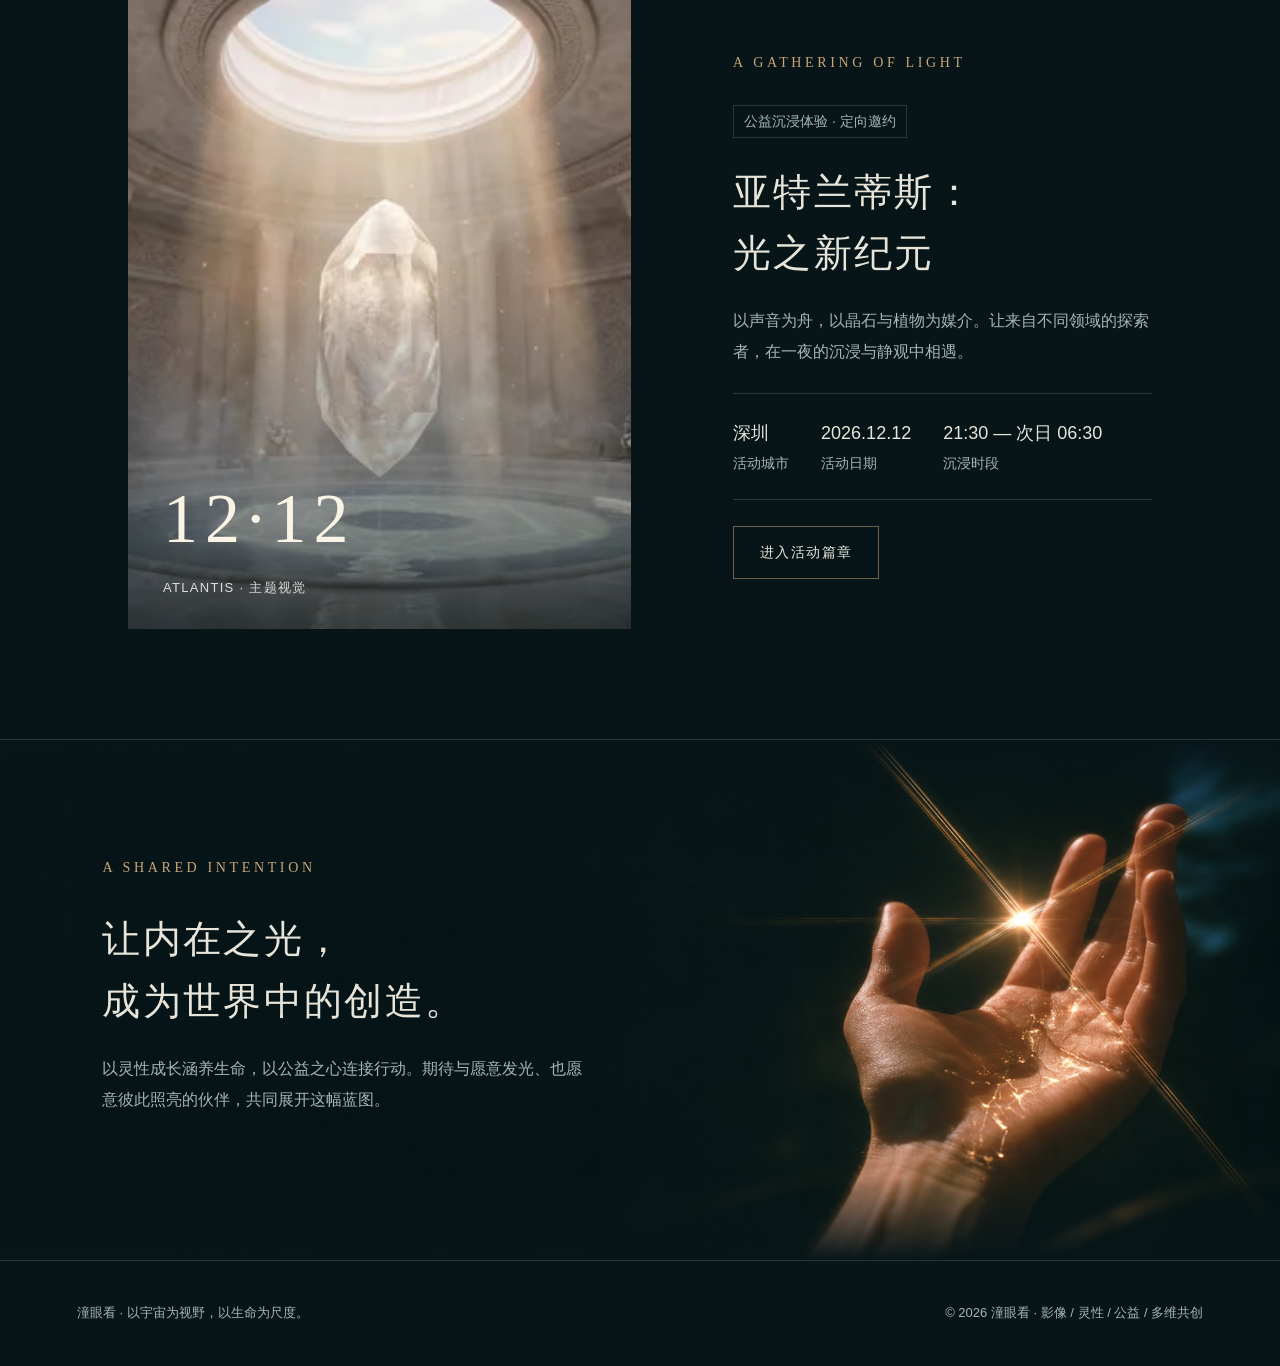
==== commit 0e3c3b29: "Use a panoramic palm of light and remove the homepage closing button" ====
--- a/index.html
+++ b/index.html
@@ -1,6 +1,6 @@
 <!DOCTYPE html>
 
-<html lang="zh-CN"><head><meta charset="utf-8"/><meta content="width=device-width,initial-scale=1" name="viewport"/><meta content="#071518" name="theme-color"/><meta content="潼眼看，以宇宙为视野，以生命为尺度。连接电影美学、灵性成长、疗愈共建与多维创作。" name="description"/><title>以星海为镜，让生命的光抵达｜潼眼看</title><link href="style.css?v=soft-i-am" rel="stylesheet"/><meta content="https://mengl6669-dotcom.github.io/tongyankan/assets/i-am.jpg" property="og:image"/><link href="assets/brand/tonggaze-icon-32.png" rel="icon" sizes="32x32" type="image/png"/><link href="assets/brand/tonggaze-icon-180.png" rel="apple-touch-icon" sizes="180x180"/><style>
+<html lang="zh-CN"><head><meta charset="utf-8"/><meta content="width=device-width,initial-scale=1" name="viewport"/><meta content="#071518" name="theme-color"/><meta content="潼眼看，以宇宙为视野，以生命为尺度。连接电影美学、灵性成长、疗愈共建与多维创作。" name="description"/><title>以星海为镜，让生命的光抵达｜潼眼看</title><link href="style.css?v=palm-panorama" rel="stylesheet"/><meta content="https://mengl6669-dotcom.github.io/tongyankan/assets/i-am.jpg" property="og:image"/><link href="assets/brand/tonggaze-icon-32.png" rel="icon" sizes="32x32" type="image/png"/><link href="assets/brand/tonggaze-icon-180.png" rel="apple-touch-icon" sizes="180x180"/><style>
 #philosophy { scroll-margin-top: 6rem; }
 .philosophy-heading { container-type: inline-size; min-width: 0; }
 #philosophy h2 {
@@ -30,4 +30,4 @@
 <section class="section" id="creation-fields"><div class="section-head creation-fields-head"><div><div class="eyebrow">A constellation of creation</div><h2>四重领域，<br/>同一束光。</h2></div><p class="muted">影像赋予感知形态，疗愈连接内在探索，<br/>相聚凝聚共同愿景，数字世界延展创作边界。</p></div><div class="orbit-grid"><article class="orbit-item"><div class="starword">VISION &amp; EXPLORATION</div><h3>潼眼看 · 影像与内外探索</h3><p>以电影美学记录国内外的自然、文明与生命经验，展开对宇宙、意识与灵魂的持续追问。</p><a class="textlink" href="about.html#vision">走入影像视野</a></article><article class="orbit-item"><div class="starword">HEALING &amp; CO-CREATION</div><h3>疗愈体系 · 专业共建</h3><p>深度链接国内外资深疗愈实践者，共同探索项目、品牌与产品的协同生长。</p><a class="textlink" href="healing.html">了解共建方向</a></article><article class="orbit-item"><div class="starword">GATHERING &amp; RESONANCE</div><h3>主题活动 · 同频共振</h3><p>以线下相遇连接星际种子与光之工作者，让专业、资源与精神愿景汇聚为现实中的协作。</p><a class="textlink" href="experience.html">探索主题相聚</a></article><article class="orbit-item"><div class="starword">THE MULTIDIMENSIONAL WORLD</div><h3>灵性游戏 · 多维创作</h3><p>以灵性世界为主题的网络游戏创作蓝图，面向灵性与艺术疗愈创作者，探索另一种共同创造的方式。</p><a class="textlink" href="world.html">预见未来世界</a></article></div></section>
 <section class="section"><div class="section-head"><div><div class="eyebrow">The souls we gather</div><h2>为望向星际的灵魂，<br/>建立相遇的坐标。</h2></div><div class="muted"><p>我们面向认同星际种子与光之工作者精神、兼具深度思辨与现实创造力的高净值探索者。</p><p>他们追问生命的意义与灵魂的归途，关注地外生命、AI与前沿科技，也愿意把已有的知识、资源与影响力，投入更广阔的创造和服务。</p><p>在这里，共同的语言是对未知的敬意，以及将内在探索付诸行动的意愿。</p></div></div><div class="constellation"><div class="eyebrow">The question that connects us</div><p class="quote">当目光抵达星河之外，<br/>生命将如何重新理解自身？</p></div></section>
 <section class="section event-panel"><div aria-label="亚特兰蒂斯光之门主题视觉" class="event-art photo-event" role="img"><img alt="亚特兰蒂斯主题视觉：穹顶下的水晶与光" decoding="async" height="768" loading="lazy" sizes="(max-width: 760px) 100vw, 50vw" src="assets/atlantis-sanctum.webp" srcset="assets/atlantis-sanctum-small.webp 640w, assets/atlantis-sanctum.webp 1376w" width="1376"/><span class="event-date">12·12</span><small class="art-note">ATLANTIS · 主题视觉</small></div><div><div class="eyebrow">A gathering of light</div><span class="tag">公益沉浸体验 · 定向邀约</span><h2>亚特兰蒂斯：<br/>光之新纪元</h2><p class="muted">以声音为舟，以晶石与植物为媒介。让来自不同领域的探索者，在一夜的沉浸与静观中相遇。</p><div class="facts"><div><strong>深圳</strong>活动城市</div><div><strong>2026.12.12</strong>活动日期</div><div><strong>21:30 — 次日 06:30</strong>沉浸时段</div></div><a class="button" href="experience.html">进入活动篇章</a></div></section>
-<section class="closing brand-closing"><div class="eyebrow">A shared intention</div><h2>让内在之光，<br/>成为世界中的创造。</h2><p>以灵性成长涵养生命，以公益之心连接行动。期待与愿意发光、也愿意彼此照亮的伙伴，共同展开这幅蓝图。</p><a class="button" href="collaborate.html">回应共创邀约</a></section></main><footer><span>潼眼看 · 以宇宙为视野，以生命为尺度。</span><span>© 2026 潼眼看 · 影像 / 灵性 / 公益 / 多维共创</span></footer><script src="app.js"></script></body></html>+<section class="closing reach-scene palm-scene" id="shared-intention"><div class="eyebrow">A shared intention</div><h2>让内在之光，<br/>成为世界中的创造。</h2><p>以灵性成长涵养生命，以公益之心连接行动。期待与愿意发光、也愿意彼此照亮的伙伴，共同展开这幅蓝图。</p></section></main><footer><span>潼眼看 · 以宇宙为视野，以生命为尺度。</span><span>© 2026 潼眼看 · 影像 / 灵性 / 公益 / 多维共创</span></footer><script src="app.js"></script></body></html>
--- a/style.css
+++ b/style.css
@@ -154,3 +154,78 @@
   .creation-fields-head::before { width: 150px; }
   .hero.has-photograph::after { background: linear-gradient(90deg, #071518d9, #07151844), linear-gradient(0deg, var(--bg), transparent 25%); }
 }
+
+/* Panoramic scenes for the world invitation, audience and healing sections. */
+.reach-scene, .salon-scene {
+  --edge: linear-gradient(0deg, var(--bg), transparent 16%, transparent 85%, var(--bg));
+  background: var(--edge), var(--shade), var(--scene) var(--focus) / cover no-repeat;
+}
+.closing.reach-scene {
+  --scene: url("assets/reach-wide.jpg");
+  --focus: 68% center;
+  --shade: linear-gradient(90deg, #071518ab, transparent 73%);
+  text-align: left;
+  min-height: clamp(390px, 38vw, 700px);
+  align-content: center;
+}
+.reach-scene p { margin-left: 0; max-width: min(45%, 36rem); }
+.reach-scene .button { margin-left: 0; }
+.salon-scene {
+  --scene: url("assets/salon-wide.jpg");
+  --focus: center;
+  --shade: linear-gradient(90deg, #071518dc, #07151880 27%, transparent 44%, transparent 54%, #071518d9 70%, #071518ec);
+}
+.salon-scene .section-head {
+  grid-template-columns: 1fr 1fr;
+  gap: 26%;
+  align-items: center;
+  margin-bottom: 0;
+}
+.salon-scene .muted { color: #dae1dc; }
+.sanctum-scene .pagehero-art { inset: 0; }
+.sanctum-scene .pagehero-art img { object-position: 74% center; opacity: .95; }
+.sanctum-scene .pagehero-art:after {
+  background: linear-gradient(90deg,#071518b3,transparent 71%), linear-gradient(0deg,var(--bg),transparent 20%);
+}
+@media (max-width: 760px) {
+  .closing.reach-scene, .section.salon-scene {
+    background: var(--bg);
+    padding-top: 0;
+  }
+  .reach-scene::before, .salon-scene::before {
+    content: ""; display: block; height: clamp(210px, 60vw, 350px);
+    margin: 0 -8vw 24px;
+    background: var(--edge), var(--scene) var(--focus) / cover no-repeat;
+  }
+  .salon-scene::before { margin-inline: -10vw; }
+  .reach-scene p { max-width: 100%; }
+  .salon-scene .section-head { grid-template-columns: 1fr; gap: 20px; }
+  .salon-scene, .reach-scene { overflow: hidden; }
+  .sanctum-scene { padding-bottom: min(65vw, 330px); }
+  .sanctum-scene .pagehero-art { inset: auto 0 0; height: min(65vw, 330px); }
+  .sanctum-scene .pagehero-art:after { background: linear-gradient(var(--bg),transparent 22%,transparent 85%,var(--bg)); }
+}
+
+.origin-section .section-head, #inner-philanthropy .section-head { margin-bottom: 0; }
+#inner-philanthropy .giving-reflection {
+  margin: 1.1em 0 0;
+  padding-left: .85em;
+  border-left: 1px solid var(--gold);
+  color: var(--paper);
+  font: normal clamp(17px, 1.35vw, 21px)/1.7 'Songti SC', 'Noto Serif CJK SC', serif;
+}
+.giving-reflection span { display: inline-block; }
+.closing.shared-light-scene {
+  --scene: url("assets/shared-light-wide.jpg");
+  --focus: 72% center;
+}
+
+.closing.intention-scene {
+  --scene: url("assets/intention-panorama.jpg");
+  --focus: 85% 80%;
+}
+
+.closing.palm-scene {
+  --scene: url("assets/palm-panorama.jpg");
+  --focus: 90% center;
+}
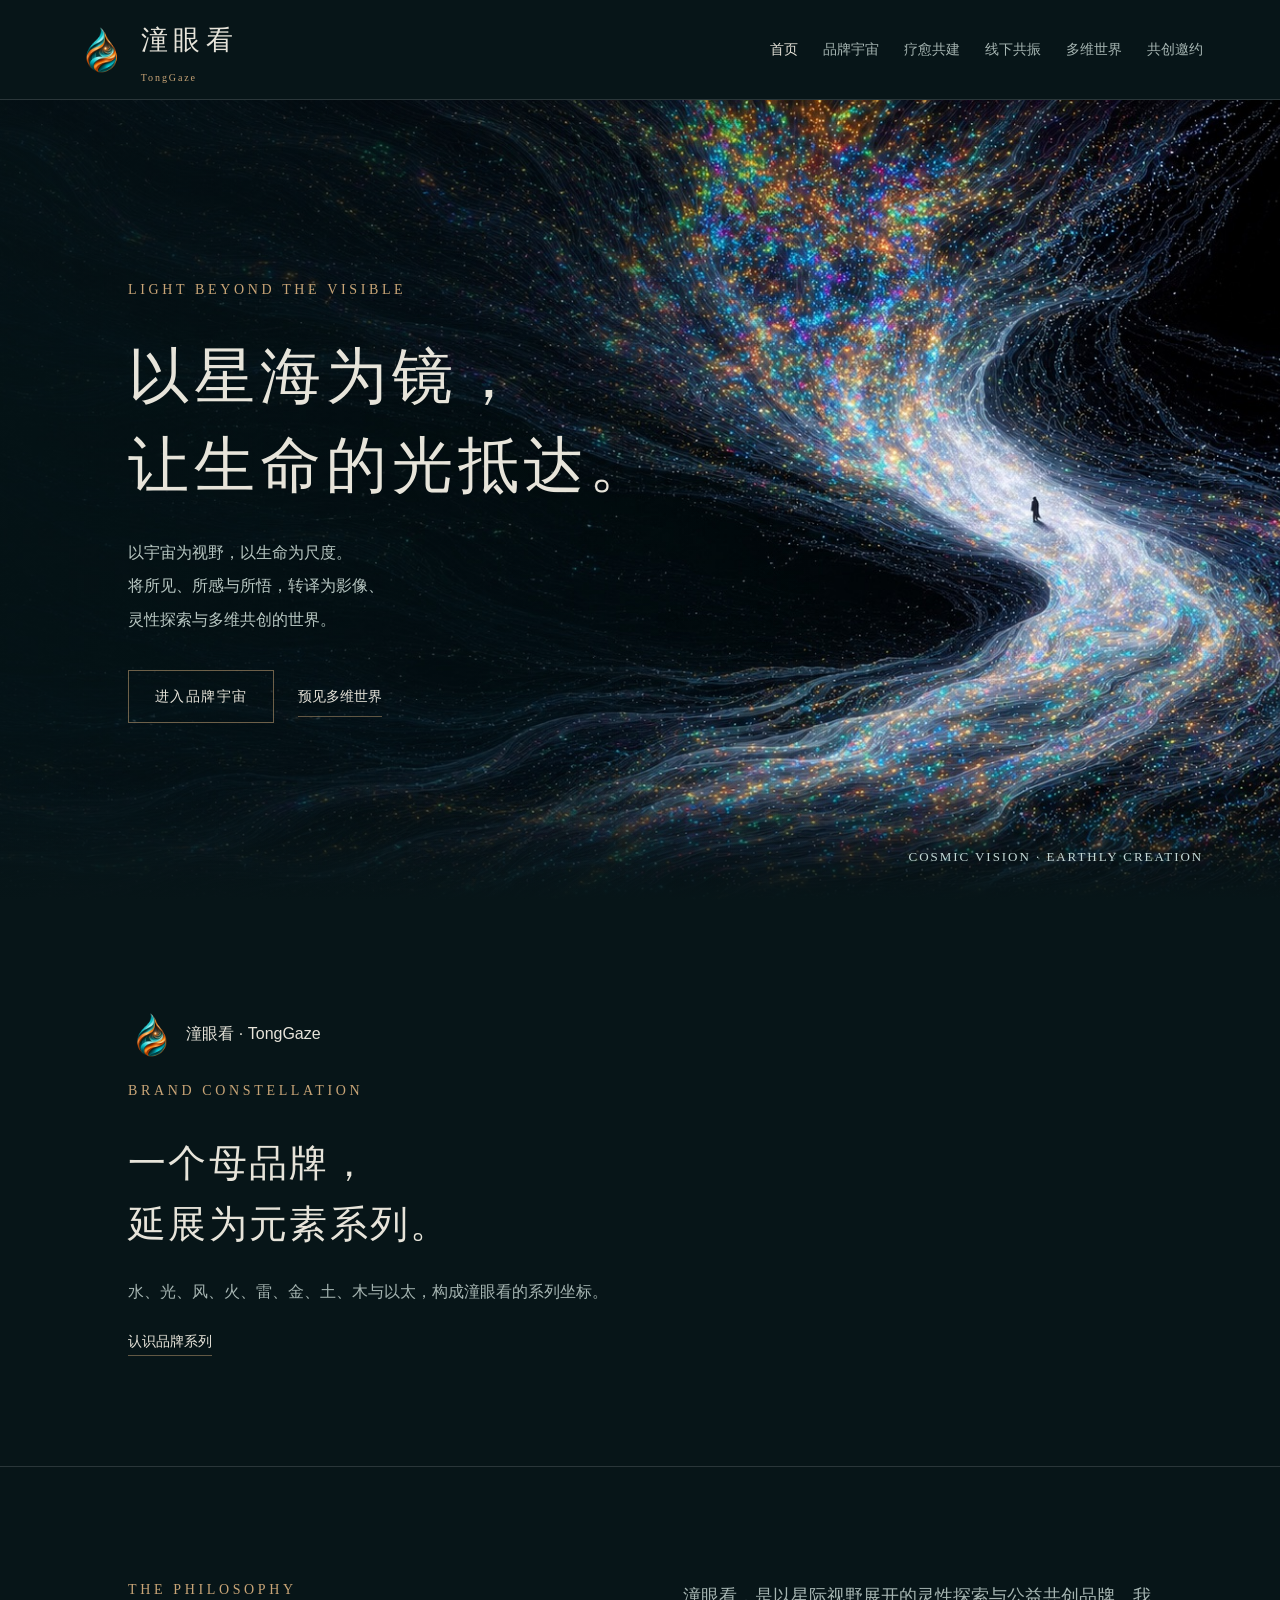
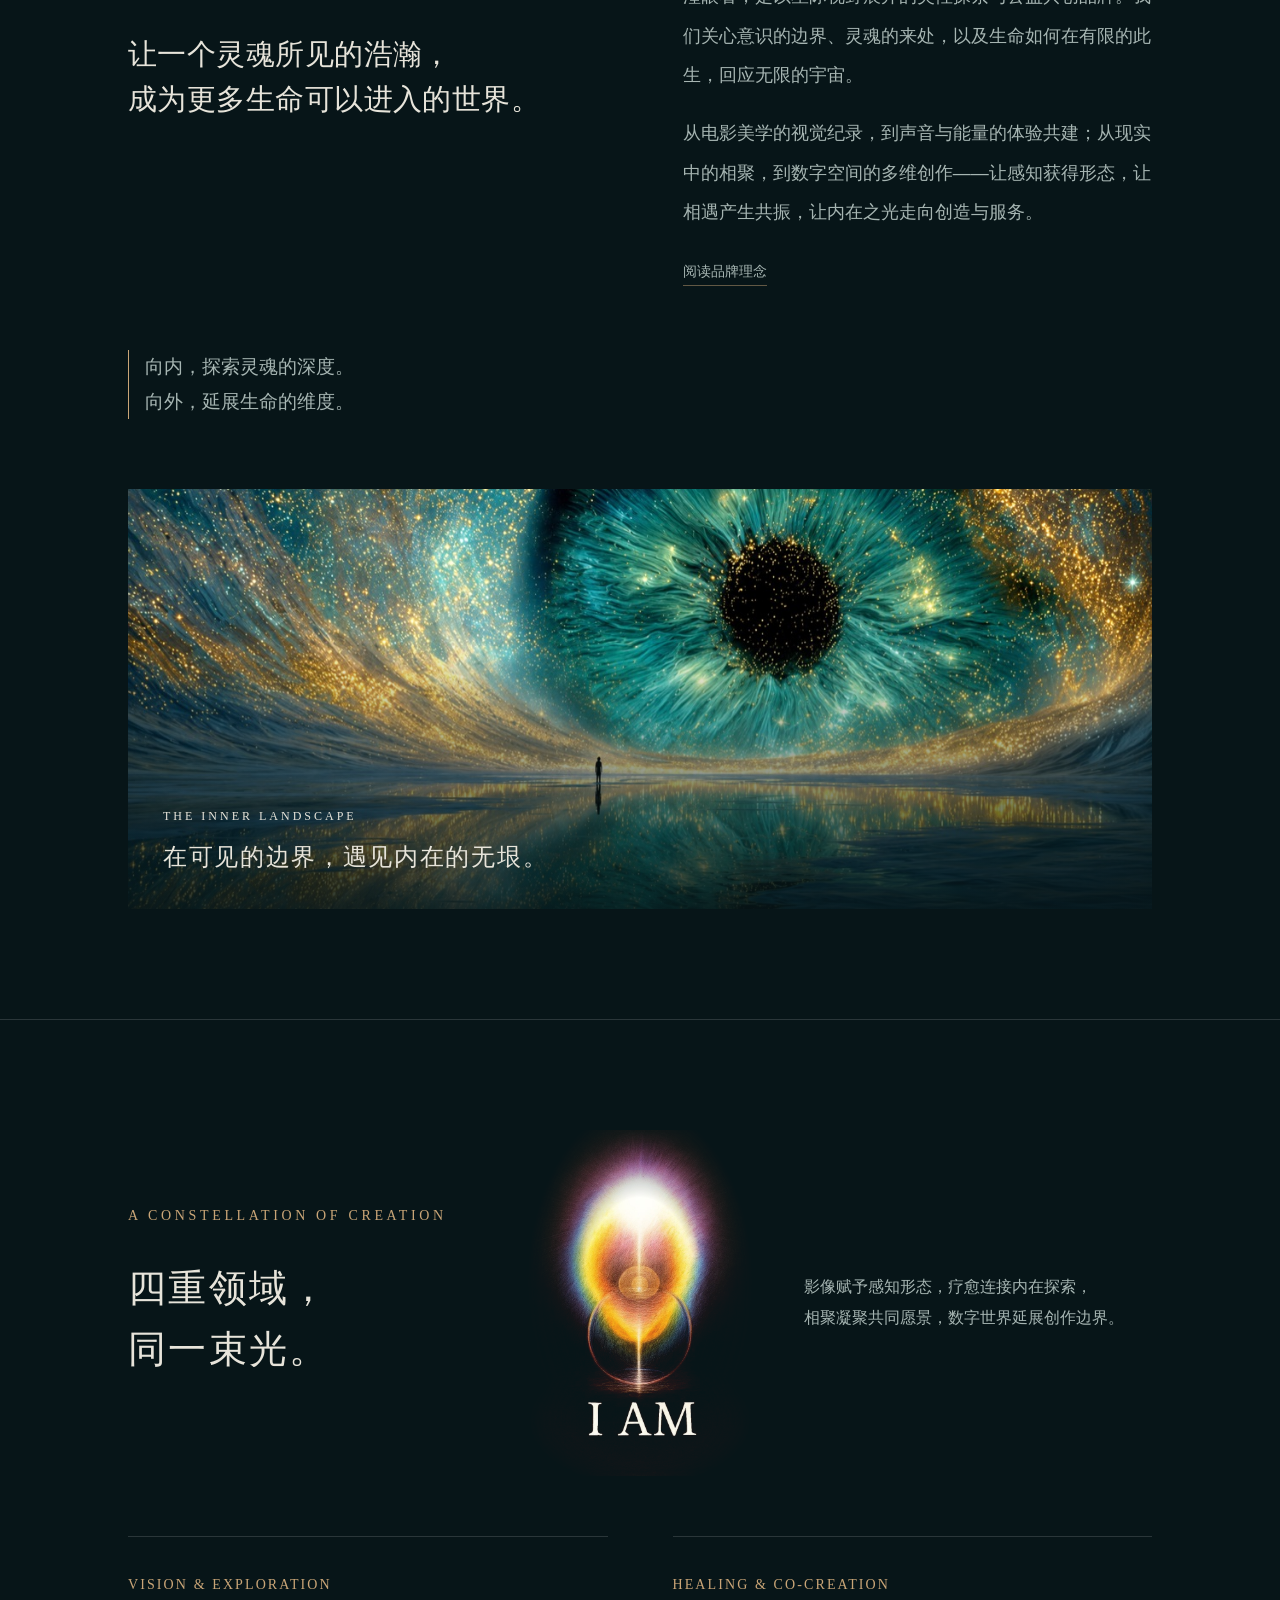
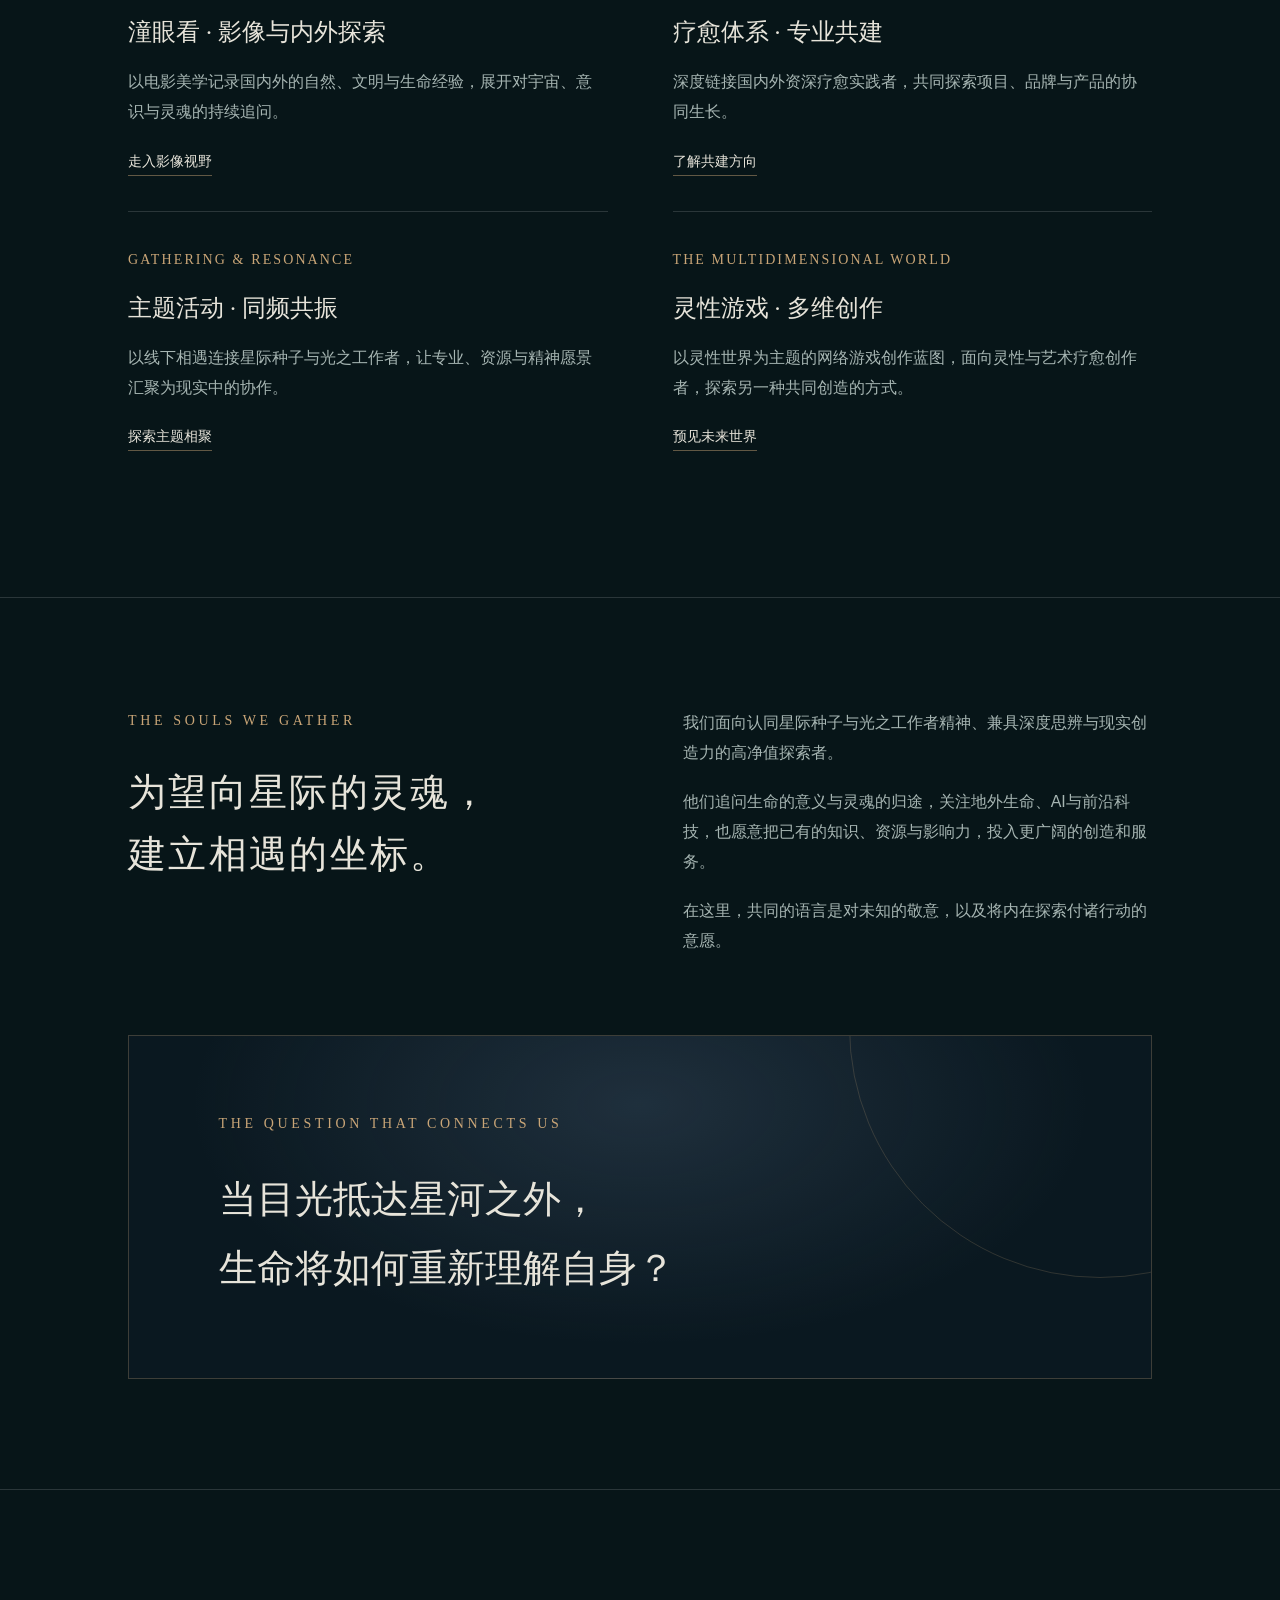
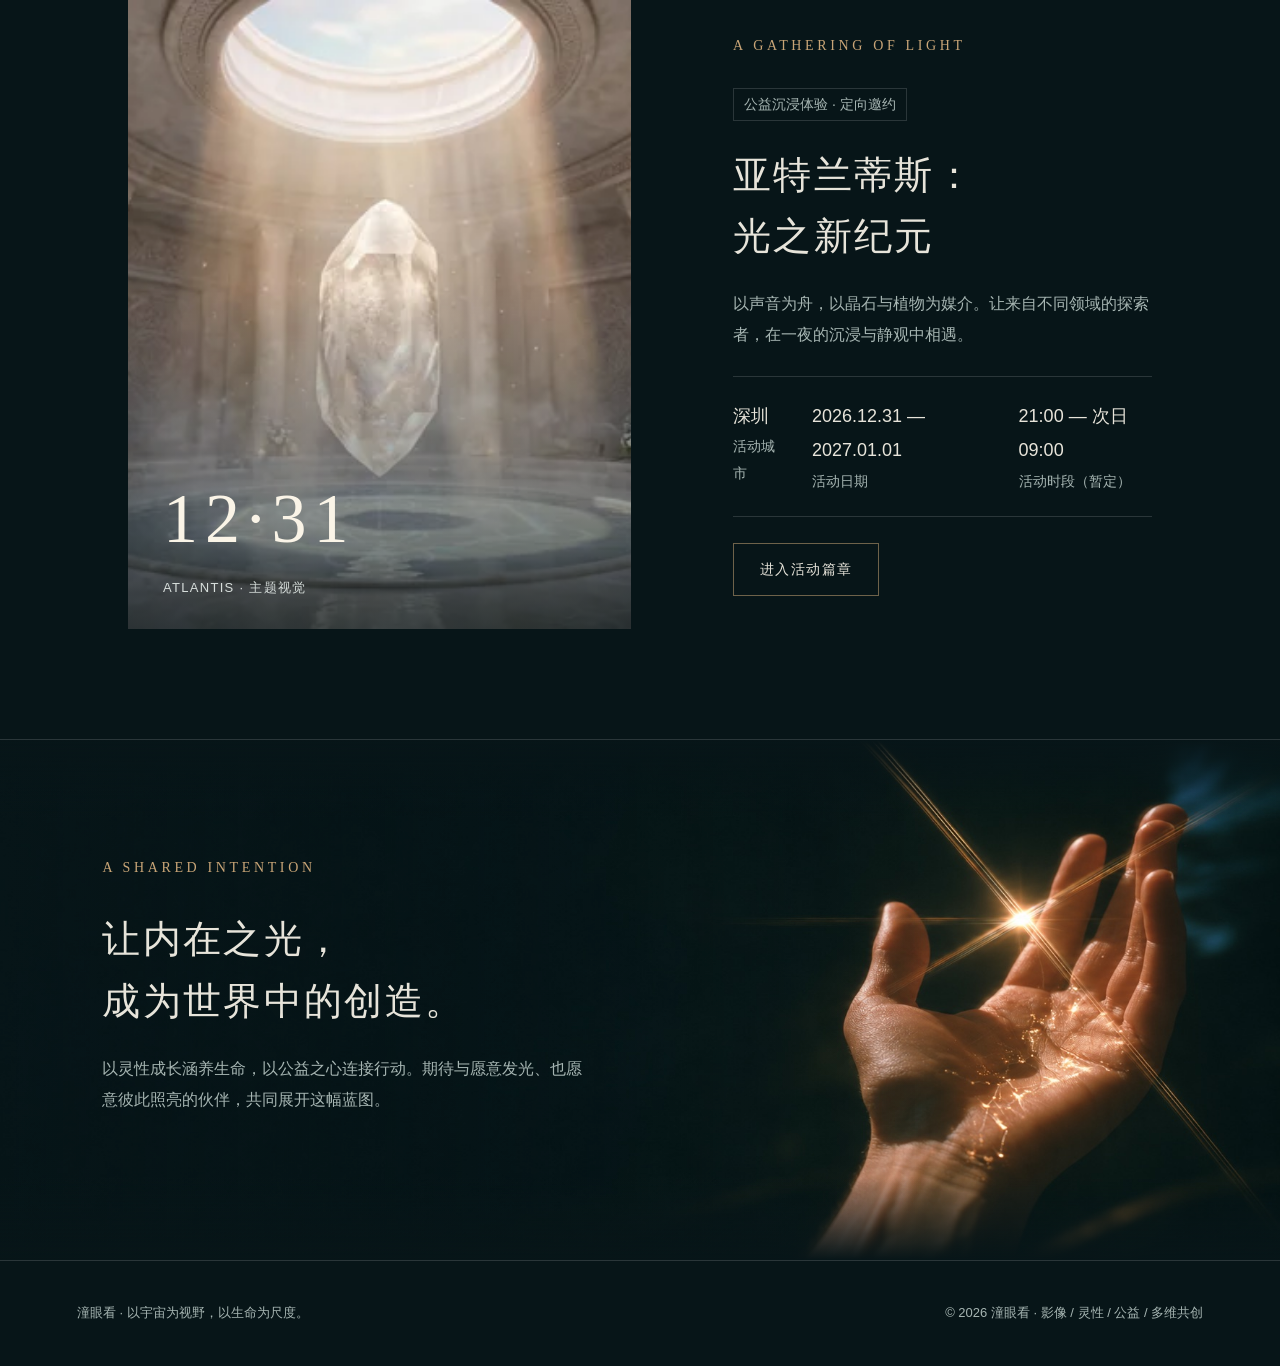
==== commit 0ceb8368: "Update Atlantis gathering for New Year’s Eve and its revised overnight program" ====
--- a/index.html
+++ b/index.html
@@ -29,5 +29,5 @@
 <section class="section" id="philosophy"><div class="section-head"><div class="philosophy-heading"><div class="eyebrow">The philosophy</div><h2>让一个灵魂所见的浩瀚，<br/>成为更多生命<wbr/>可以进入的世界。</h2></div><div class="intro muted"><p>潼眼看，是以星际视野展开的灵性探索与公益共创品牌。我们关心意识的边界、灵魂的来处，以及生命如何在有限的此生，回应无限的宇宙。</p><p>从电影美学的视觉纪录，到声音与能量的体验共建；从现实中的相聚，到数字空间的多维创作——让感知获得形态，让相遇产生共振，让内在之光走向创造与服务。</p><a class="textlink" href="about.html">阅读品牌理念</a></div></div><div class="manifesto"><p class="quote">向内，探索灵魂的深度。<br/>向外，延展生命的维度。</p></div><figure class="landscape-window"><img alt="星辰汇聚成宇宙之眼，映照在静谧水面上" class="" decoding="async" height="900" loading="lazy" sizes="(max-width: 760px) 100vw, 55vw" src="assets/cosmic-eye.jpg" width="1600"/><figcaption><span>THE INNER LANDSCAPE</span>在可见的边界，遇见内在的无垠。</figcaption></figure></section>
 <section class="section" id="creation-fields"><div class="section-head creation-fields-head"><div><div class="eyebrow">A constellation of creation</div><h2>四重领域，<br/>同一束光。</h2></div><p class="muted">影像赋予感知形态，疗愈连接内在探索，<br/>相聚凝聚共同愿景，数字世界延展创作边界。</p></div><div class="orbit-grid"><article class="orbit-item"><div class="starword">VISION &amp; EXPLORATION</div><h3>潼眼看 · 影像与内外探索</h3><p>以电影美学记录国内外的自然、文明与生命经验，展开对宇宙、意识与灵魂的持续追问。</p><a class="textlink" href="about.html#vision">走入影像视野</a></article><article class="orbit-item"><div class="starword">HEALING &amp; CO-CREATION</div><h3>疗愈体系 · 专业共建</h3><p>深度链接国内外资深疗愈实践者，共同探索项目、品牌与产品的协同生长。</p><a class="textlink" href="healing.html">了解共建方向</a></article><article class="orbit-item"><div class="starword">GATHERING &amp; RESONANCE</div><h3>主题活动 · 同频共振</h3><p>以线下相遇连接星际种子与光之工作者，让专业、资源与精神愿景汇聚为现实中的协作。</p><a class="textlink" href="experience.html">探索主题相聚</a></article><article class="orbit-item"><div class="starword">THE MULTIDIMENSIONAL WORLD</div><h3>灵性游戏 · 多维创作</h3><p>以灵性世界为主题的网络游戏创作蓝图，面向灵性与艺术疗愈创作者，探索另一种共同创造的方式。</p><a class="textlink" href="world.html">预见未来世界</a></article></div></section>
 <section class="section"><div class="section-head"><div><div class="eyebrow">The souls we gather</div><h2>为望向星际的灵魂，<br/>建立相遇的坐标。</h2></div><div class="muted"><p>我们面向认同星际种子与光之工作者精神、兼具深度思辨与现实创造力的高净值探索者。</p><p>他们追问生命的意义与灵魂的归途，关注地外生命、AI与前沿科技，也愿意把已有的知识、资源与影响力，投入更广阔的创造和服务。</p><p>在这里，共同的语言是对未知的敬意，以及将内在探索付诸行动的意愿。</p></div></div><div class="constellation"><div class="eyebrow">The question that connects us</div><p class="quote">当目光抵达星河之外，<br/>生命将如何重新理解自身？</p></div></section>
-<section class="section event-panel"><div aria-label="亚特兰蒂斯光之门主题视觉" class="event-art photo-event" role="img"><img alt="亚特兰蒂斯主题视觉：穹顶下的水晶与光" decoding="async" height="768" loading="lazy" sizes="(max-width: 760px) 100vw, 50vw" src="assets/atlantis-sanctum.webp" srcset="assets/atlantis-sanctum-small.webp 640w, assets/atlantis-sanctum.webp 1376w" width="1376"/><span class="event-date">12·12</span><small class="art-note">ATLANTIS · 主题视觉</small></div><div><div class="eyebrow">A gathering of light</div><span class="tag">公益沉浸体验 · 定向邀约</span><h2>亚特兰蒂斯：<br/>光之新纪元</h2><p class="muted">以声音为舟，以晶石与植物为媒介。让来自不同领域的探索者，在一夜的沉浸与静观中相遇。</p><div class="facts"><div><strong>深圳</strong>活动城市</div><div><strong>2026.12.12</strong>活动日期</div><div><strong>21:30 — 次日 06:30</strong>沉浸时段</div></div><a class="button" href="experience.html">进入活动篇章</a></div></section>
+<section class="section event-panel"><div aria-label="亚特兰蒂斯光之门主题视觉" class="event-art photo-event" role="img"><img alt="亚特兰蒂斯主题视觉：穹顶下的水晶与光" decoding="async" height="768" loading="lazy" sizes="(max-width: 760px) 100vw, 50vw" src="assets/atlantis-sanctum.webp" srcset="assets/atlantis-sanctum-small.webp 640w, assets/atlantis-sanctum.webp 1376w" width="1376"/><span class="event-date">12·31</span><small class="art-note">ATLANTIS · 主题视觉</small></div><div><div class="eyebrow">A gathering of light</div><span class="tag">公益沉浸体验 · 定向邀约</span><h2>亚特兰蒂斯：<br/>光之新纪元</h2><p class="muted">以声音为舟，以晶石与植物为媒介。让来自不同领域的探索者，在一夜的沉浸与静观中相遇。</p><div class="facts"><div><strong>深圳</strong>活动城市</div><div><strong>2026.12.31 — 2027.01.01</strong>活动日期</div><div><strong>21:00 — 次日 09:00</strong>活动时段（暂定）</div></div><a class="button" href="experience.html">进入活动篇章</a></div></section>
 <section class="closing reach-scene palm-scene" id="shared-intention"><div class="eyebrow">A shared intention</div><h2>让内在之光，<br/>成为世界中的创造。</h2><p>以灵性成长涵养生命，以公益之心连接行动。期待与愿意发光、也愿意彼此照亮的伙伴，共同展开这幅蓝图。</p></section></main><footer><span>潼眼看 · 以宇宙为视野，以生命为尺度。</span><span>© 2026 潼眼看 · 影像 / 灵性 / 公益 / 多维共创</span></footer><script src="app.js"></script></body></html>
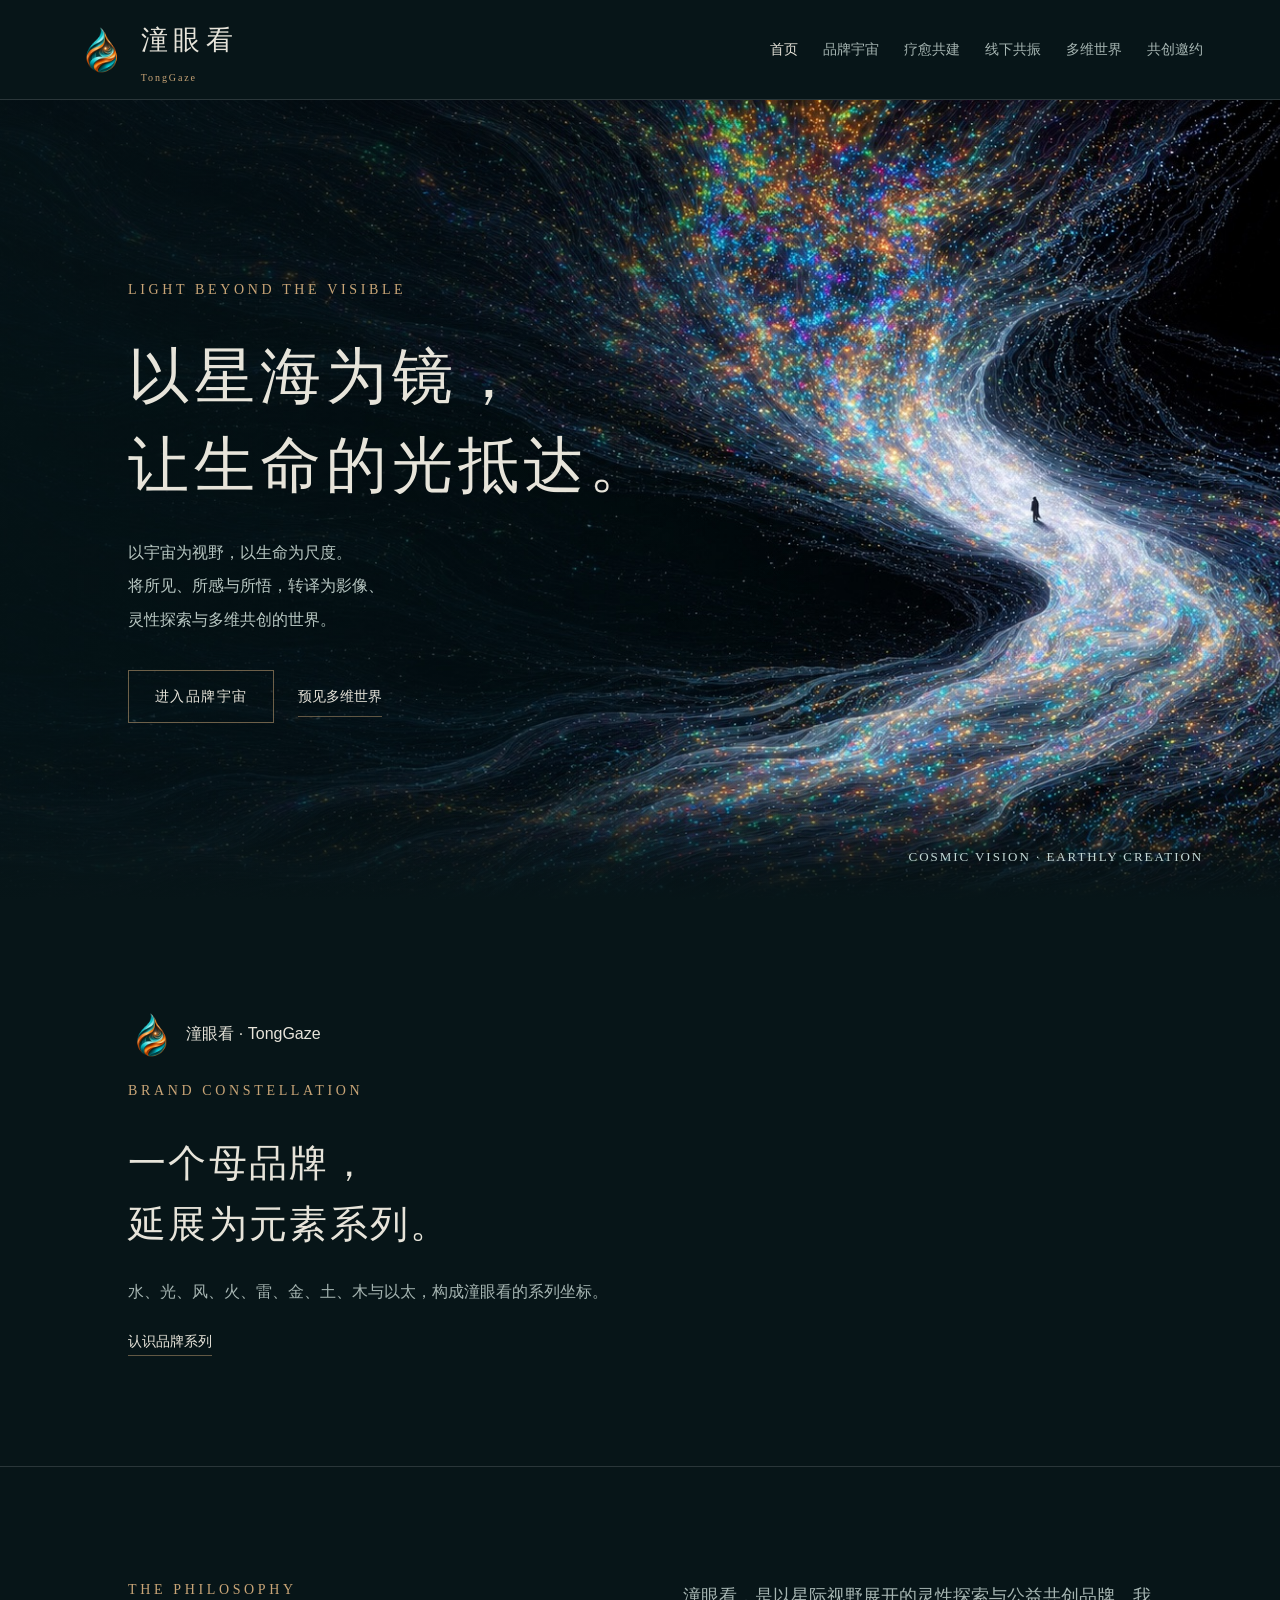
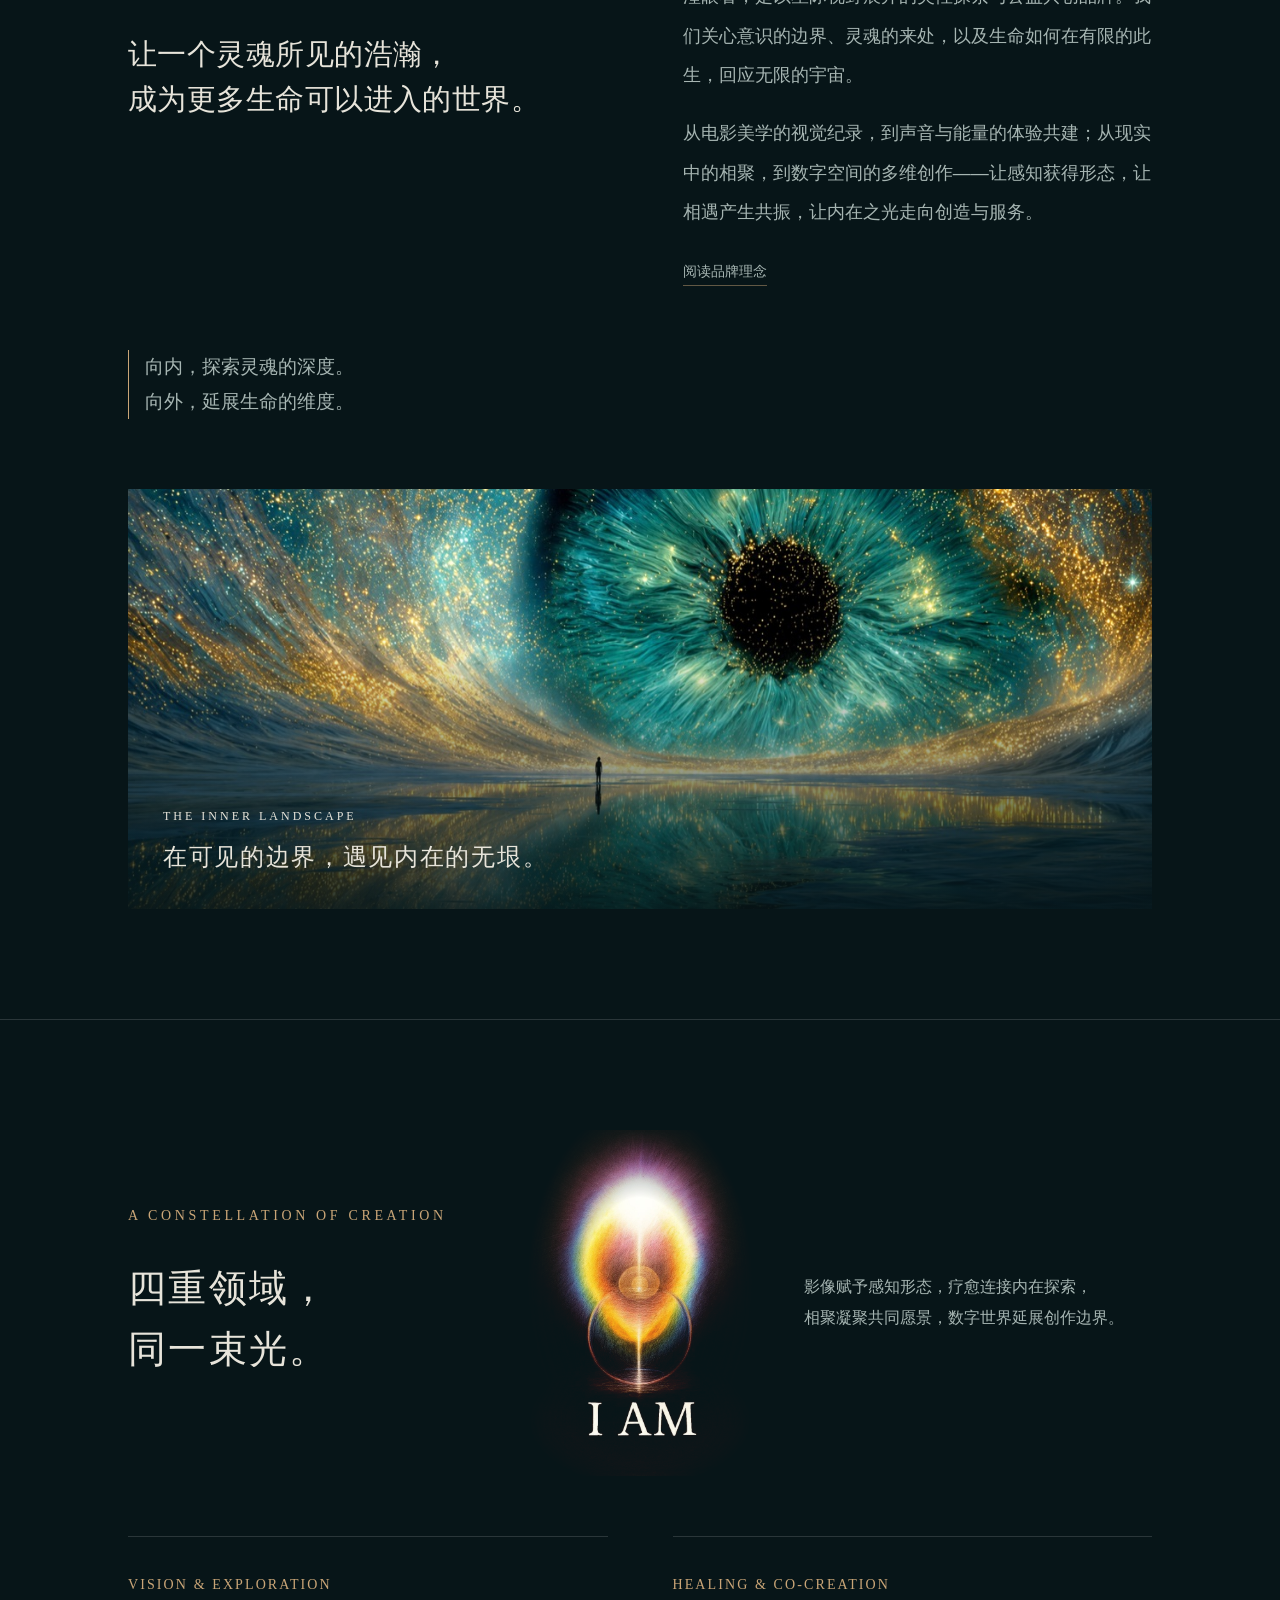
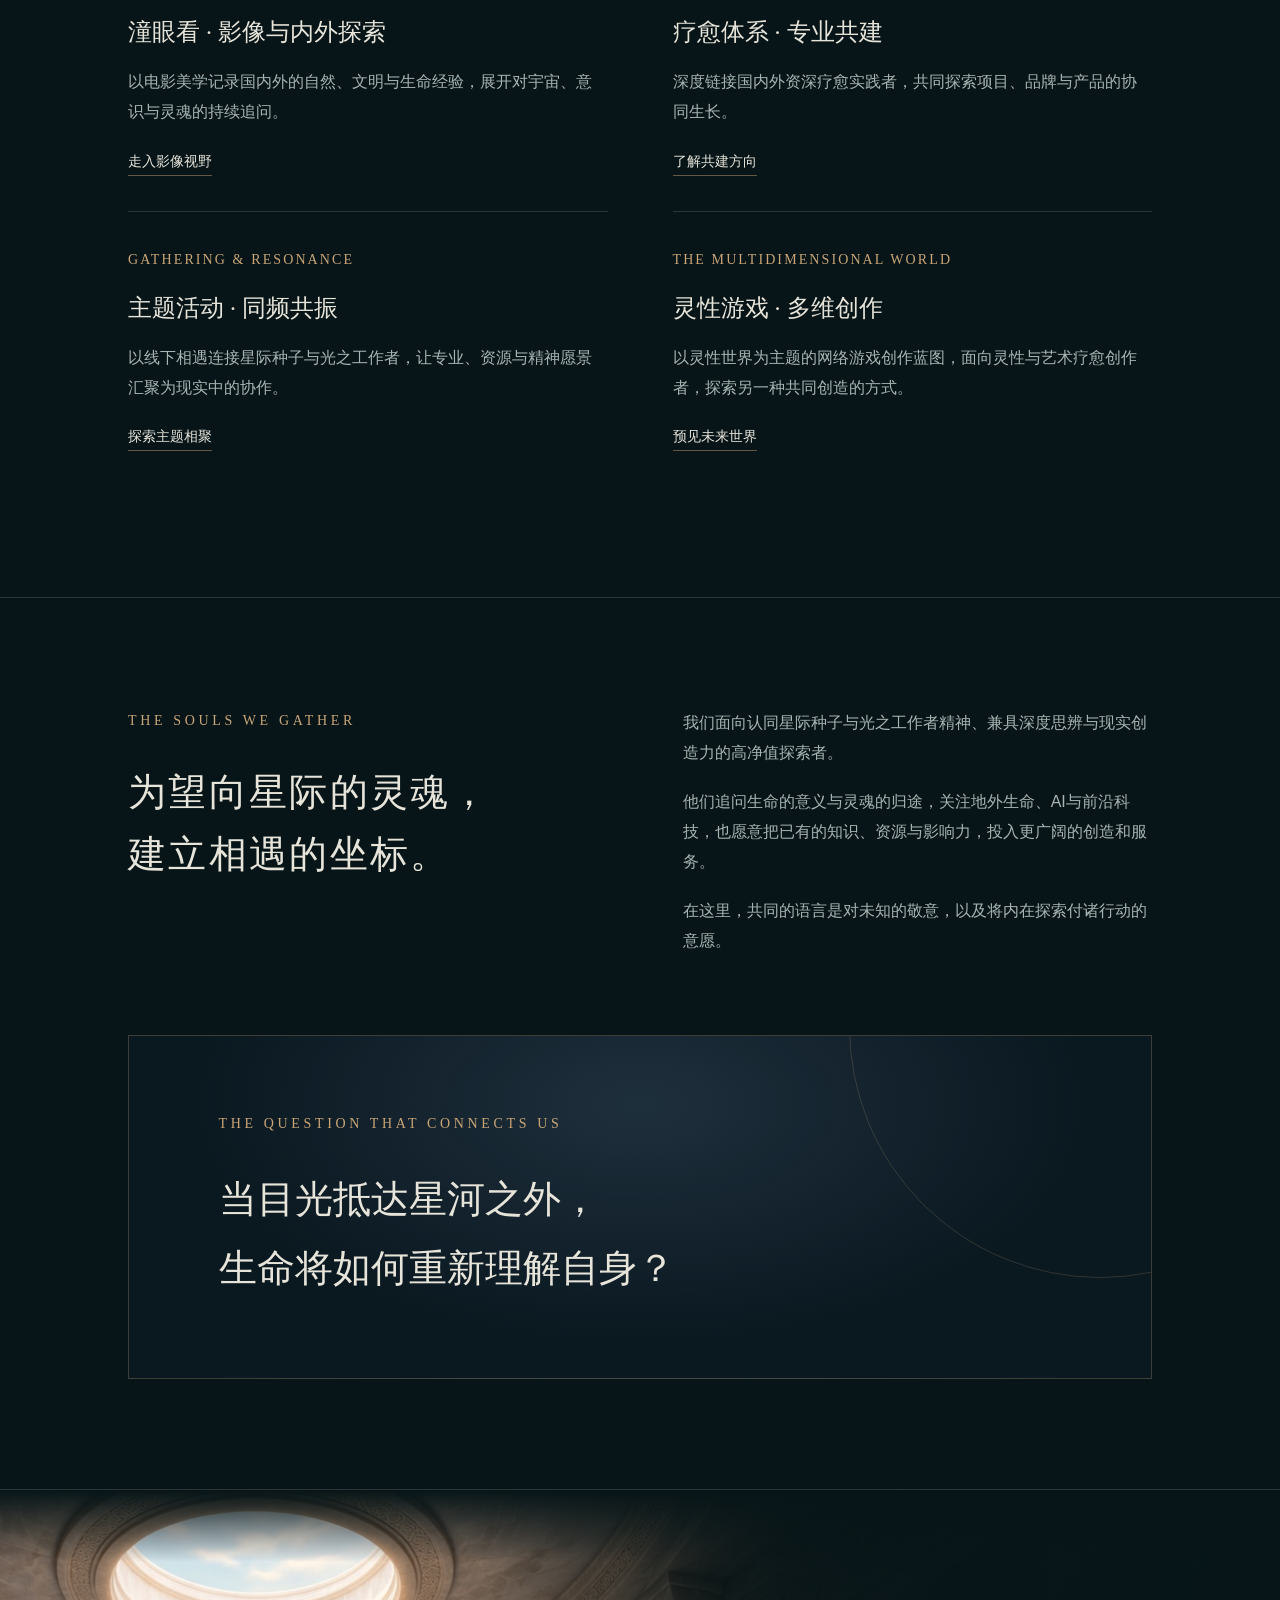
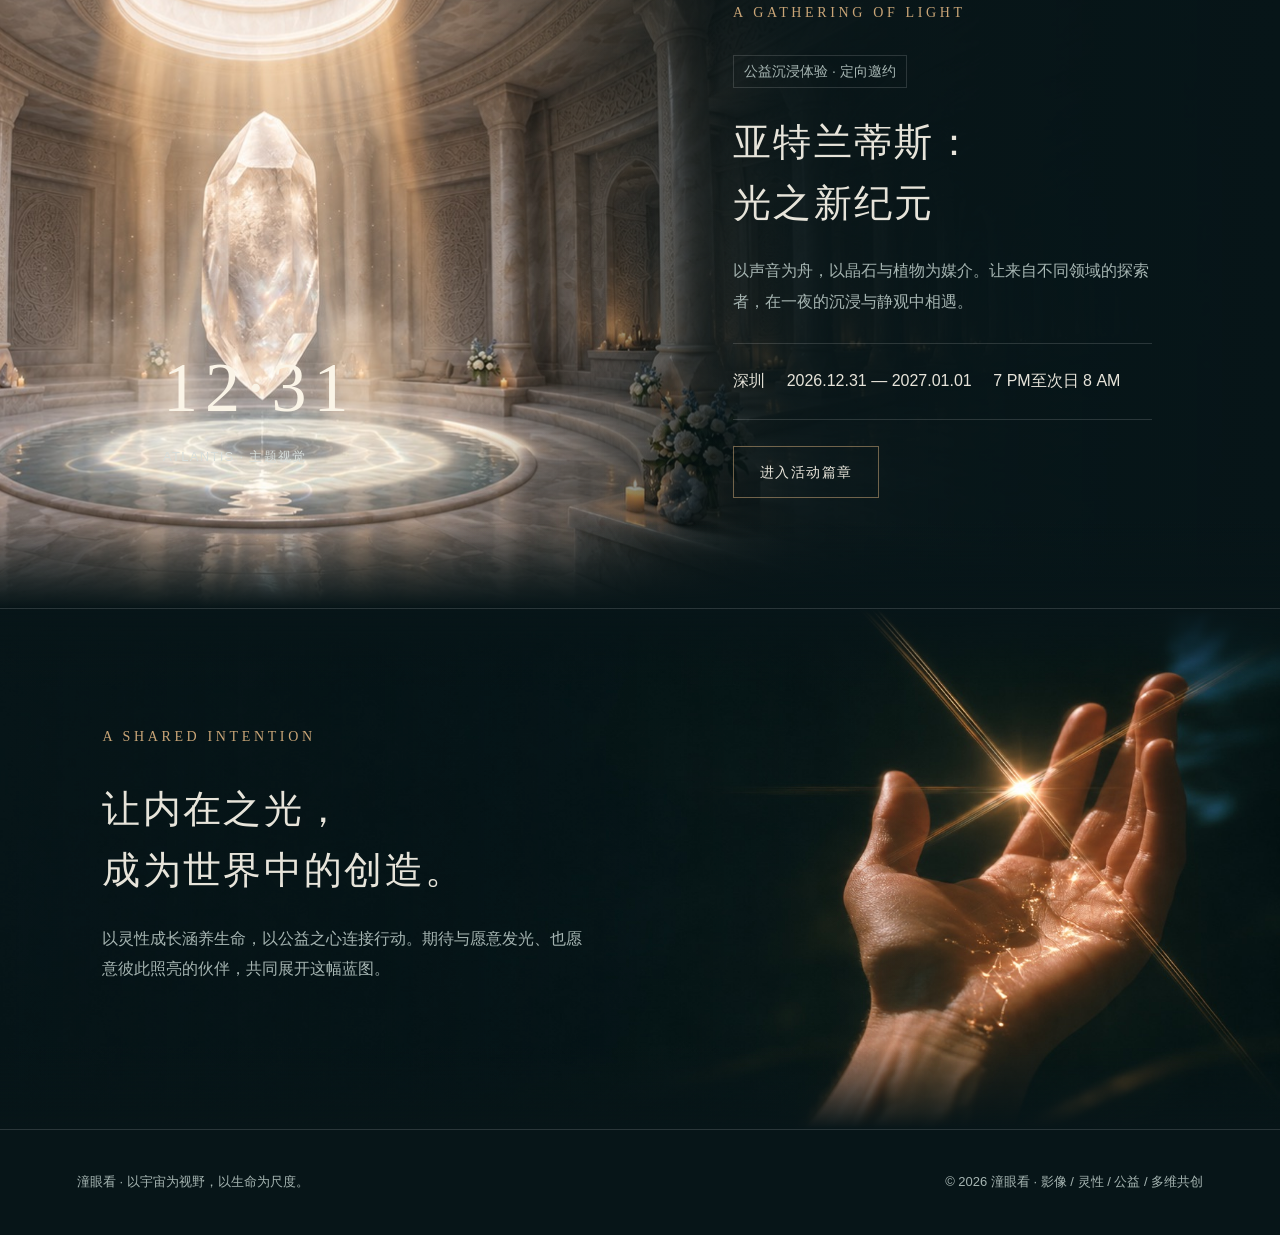
==== commit 038bafc9: "Blend the crystal panorama into the event preview and update overnight hours" ====
--- a/index.html
+++ b/index.html
@@ -1,6 +1,6 @@
 <!DOCTYPE html>
 
-<html lang="zh-CN"><head><meta charset="utf-8"/><meta content="width=device-width,initial-scale=1" name="viewport"/><meta content="#071518" name="theme-color"/><meta content="潼眼看，以宇宙为视野，以生命为尺度。连接电影美学、灵性成长、疗愈共建与多维创作。" name="description"/><title>以星海为镜，让生命的光抵达｜潼眼看</title><link href="style.css?v=palm-panorama" rel="stylesheet"/><meta content="https://mengl6669-dotcom.github.io/tongyankan/assets/i-am.jpg" property="og:image"/><link href="assets/brand/tonggaze-icon-32.png" rel="icon" sizes="32x32" type="image/png"/><link href="assets/brand/tonggaze-icon-180.png" rel="apple-touch-icon" sizes="180x180"/><style>
+<html lang="zh-CN"><head><meta charset="utf-8"/><meta content="width=device-width,initial-scale=1" name="viewport"/><meta content="#071518" name="theme-color"/><meta content="潼眼看，以宇宙为视野，以生命为尺度。连接电影美学、灵性成长、疗愈共建与多维创作。" name="description"/><title>以星海为镜，让生命的光抵达｜潼眼看</title><link href="style.css?v=crystal-panorama" rel="stylesheet"/><meta content="https://mengl6669-dotcom.github.io/tongyankan/assets/i-am.jpg" property="og:image"/><link href="assets/brand/tonggaze-icon-32.png" rel="icon" sizes="32x32" type="image/png"/><link href="assets/brand/tonggaze-icon-180.png" rel="apple-touch-icon" sizes="180x180"/><style>
 #philosophy { scroll-margin-top: 6rem; }
 .philosophy-heading { container-type: inline-size; min-width: 0; }
 #philosophy h2 {
@@ -29,5 +29,5 @@
 <section class="section" id="philosophy"><div class="section-head"><div class="philosophy-heading"><div class="eyebrow">The philosophy</div><h2>让一个灵魂所见的浩瀚，<br/>成为更多生命<wbr/>可以进入的世界。</h2></div><div class="intro muted"><p>潼眼看，是以星际视野展开的灵性探索与公益共创品牌。我们关心意识的边界、灵魂的来处，以及生命如何在有限的此生，回应无限的宇宙。</p><p>从电影美学的视觉纪录，到声音与能量的体验共建；从现实中的相聚，到数字空间的多维创作——让感知获得形态，让相遇产生共振，让内在之光走向创造与服务。</p><a class="textlink" href="about.html">阅读品牌理念</a></div></div><div class="manifesto"><p class="quote">向内，探索灵魂的深度。<br/>向外，延展生命的维度。</p></div><figure class="landscape-window"><img alt="星辰汇聚成宇宙之眼，映照在静谧水面上" class="" decoding="async" height="900" loading="lazy" sizes="(max-width: 760px) 100vw, 55vw" src="assets/cosmic-eye.jpg" width="1600"/><figcaption><span>THE INNER LANDSCAPE</span>在可见的边界，遇见内在的无垠。</figcaption></figure></section>
 <section class="section" id="creation-fields"><div class="section-head creation-fields-head"><div><div class="eyebrow">A constellation of creation</div><h2>四重领域，<br/>同一束光。</h2></div><p class="muted">影像赋予感知形态，疗愈连接内在探索，<br/>相聚凝聚共同愿景，数字世界延展创作边界。</p></div><div class="orbit-grid"><article class="orbit-item"><div class="starword">VISION &amp; EXPLORATION</div><h3>潼眼看 · 影像与内外探索</h3><p>以电影美学记录国内外的自然、文明与生命经验，展开对宇宙、意识与灵魂的持续追问。</p><a class="textlink" href="about.html#vision">走入影像视野</a></article><article class="orbit-item"><div class="starword">HEALING &amp; CO-CREATION</div><h3>疗愈体系 · 专业共建</h3><p>深度链接国内外资深疗愈实践者，共同探索项目、品牌与产品的协同生长。</p><a class="textlink" href="healing.html">了解共建方向</a></article><article class="orbit-item"><div class="starword">GATHERING &amp; RESONANCE</div><h3>主题活动 · 同频共振</h3><p>以线下相遇连接星际种子与光之工作者，让专业、资源与精神愿景汇聚为现实中的协作。</p><a class="textlink" href="experience.html">探索主题相聚</a></article><article class="orbit-item"><div class="starword">THE MULTIDIMENSIONAL WORLD</div><h3>灵性游戏 · 多维创作</h3><p>以灵性世界为主题的网络游戏创作蓝图，面向灵性与艺术疗愈创作者，探索另一种共同创造的方式。</p><a class="textlink" href="world.html">预见未来世界</a></article></div></section>
 <section class="section"><div class="section-head"><div><div class="eyebrow">The souls we gather</div><h2>为望向星际的灵魂，<br/>建立相遇的坐标。</h2></div><div class="muted"><p>我们面向认同星际种子与光之工作者精神、兼具深度思辨与现实创造力的高净值探索者。</p><p>他们追问生命的意义与灵魂的归途，关注地外生命、AI与前沿科技，也愿意把已有的知识、资源与影响力，投入更广阔的创造和服务。</p><p>在这里，共同的语言是对未知的敬意，以及将内在探索付诸行动的意愿。</p></div></div><div class="constellation"><div class="eyebrow">The question that connects us</div><p class="quote">当目光抵达星河之外，<br/>生命将如何重新理解自身？</p></div></section>
-<section class="section event-panel"><div aria-label="亚特兰蒂斯光之门主题视觉" class="event-art photo-event" role="img"><img alt="亚特兰蒂斯主题视觉：穹顶下的水晶与光" decoding="async" height="768" loading="lazy" sizes="(max-width: 760px) 100vw, 50vw" src="assets/atlantis-sanctum.webp" srcset="assets/atlantis-sanctum-small.webp 640w, assets/atlantis-sanctum.webp 1376w" width="1376"/><span class="event-date">12·31</span><small class="art-note">ATLANTIS · 主题视觉</small></div><div><div class="eyebrow">A gathering of light</div><span class="tag">公益沉浸体验 · 定向邀约</span><h2>亚特兰蒂斯：<br/>光之新纪元</h2><p class="muted">以声音为舟，以晶石与植物为媒介。让来自不同领域的探索者，在一夜的沉浸与静观中相遇。</p><div class="facts"><div><strong>深圳</strong>活动城市</div><div><strong>2026.12.31 — 2027.01.01</strong>活动日期</div><div><strong>21:00 — 次日 09:00</strong>活动时段（暂定）</div></div><a class="button" href="experience.html">进入活动篇章</a></div></section>
+<section class="section event-panel crystal-panel" id="atlantis"><div aria-label="亚特兰蒂斯光之门主题视觉" class="event-art photo-event" role="img"><span class="event-date">12·31</span><small class="art-note">ATLANTIS · 主题视觉</small></div><div><div class="eyebrow">A gathering of light</div><span class="tag">公益沉浸体验 · 定向邀约</span><h2>亚特兰蒂斯：<br/>光之新纪元</h2><p class="muted">以声音为舟，以晶石与植物为媒介。让来自不同领域的探索者，在一夜的沉浸与静观中相遇。</p><div class="facts"><div><strong>深圳</strong></div><div><strong>2026.12.31 — 2027.01.01</strong></div><div><strong>7 PM至次日 8 AM</strong></div></div><a class="button" href="experience.html">进入活动篇章</a></div></section>
 <section class="closing reach-scene palm-scene" id="shared-intention"><div class="eyebrow">A shared intention</div><h2>让内在之光，<br/>成为世界中的创造。</h2><p>以灵性成长涵养生命，以公益之心连接行动。期待与愿意发光、也愿意彼此照亮的伙伴，共同展开这幅蓝图。</p></section></main><footer><span>潼眼看 · 以宇宙为视野，以生命为尺度。</span><span>© 2026 潼眼看 · 影像 / 灵性 / 公益 / 多维共创</span></footer><script src="app.js"></script></body></html>
--- a/style.css
+++ b/style.css
@@ -229,3 +229,19 @@
   --scene: url("assets/palm-panorama.jpg");
   --focus: 90% center;
 }
+
+.crystal-panel {
+  background: linear-gradient(0deg,var(--bg),transparent 12%,transparent 90%,var(--bg)), linear-gradient(90deg,transparent 36%,#071518d9 62%,var(--bg)), url("assets/crystal-panorama.jpg") center / cover no-repeat;
+}
+.crystal-panel .photo-event { background: transparent; min-height: 320px; aspect-ratio: auto; align-self: stretch; }
+.crystal-panel .photo-event::after { display: none; }
+.crystal-panel .facts { flex-wrap: wrap; gap: .4rem 1.35rem; }
+.crystal-panel .facts strong { white-space: nowrap; font-size: 1rem; }
+@media (max-width: 760px) {
+  .crystal-panel { background: var(--bg); }
+  .crystal-panel .photo-event {
+    margin-inline: -5vw;
+    min-height: clamp(240px, 66vw, 400px);
+    background: linear-gradient(0deg,var(--bg),transparent 25%,transparent 92%,var(--bg)), url("assets/crystal-panorama.jpg") 18% center / cover no-repeat;
+  }
+}
